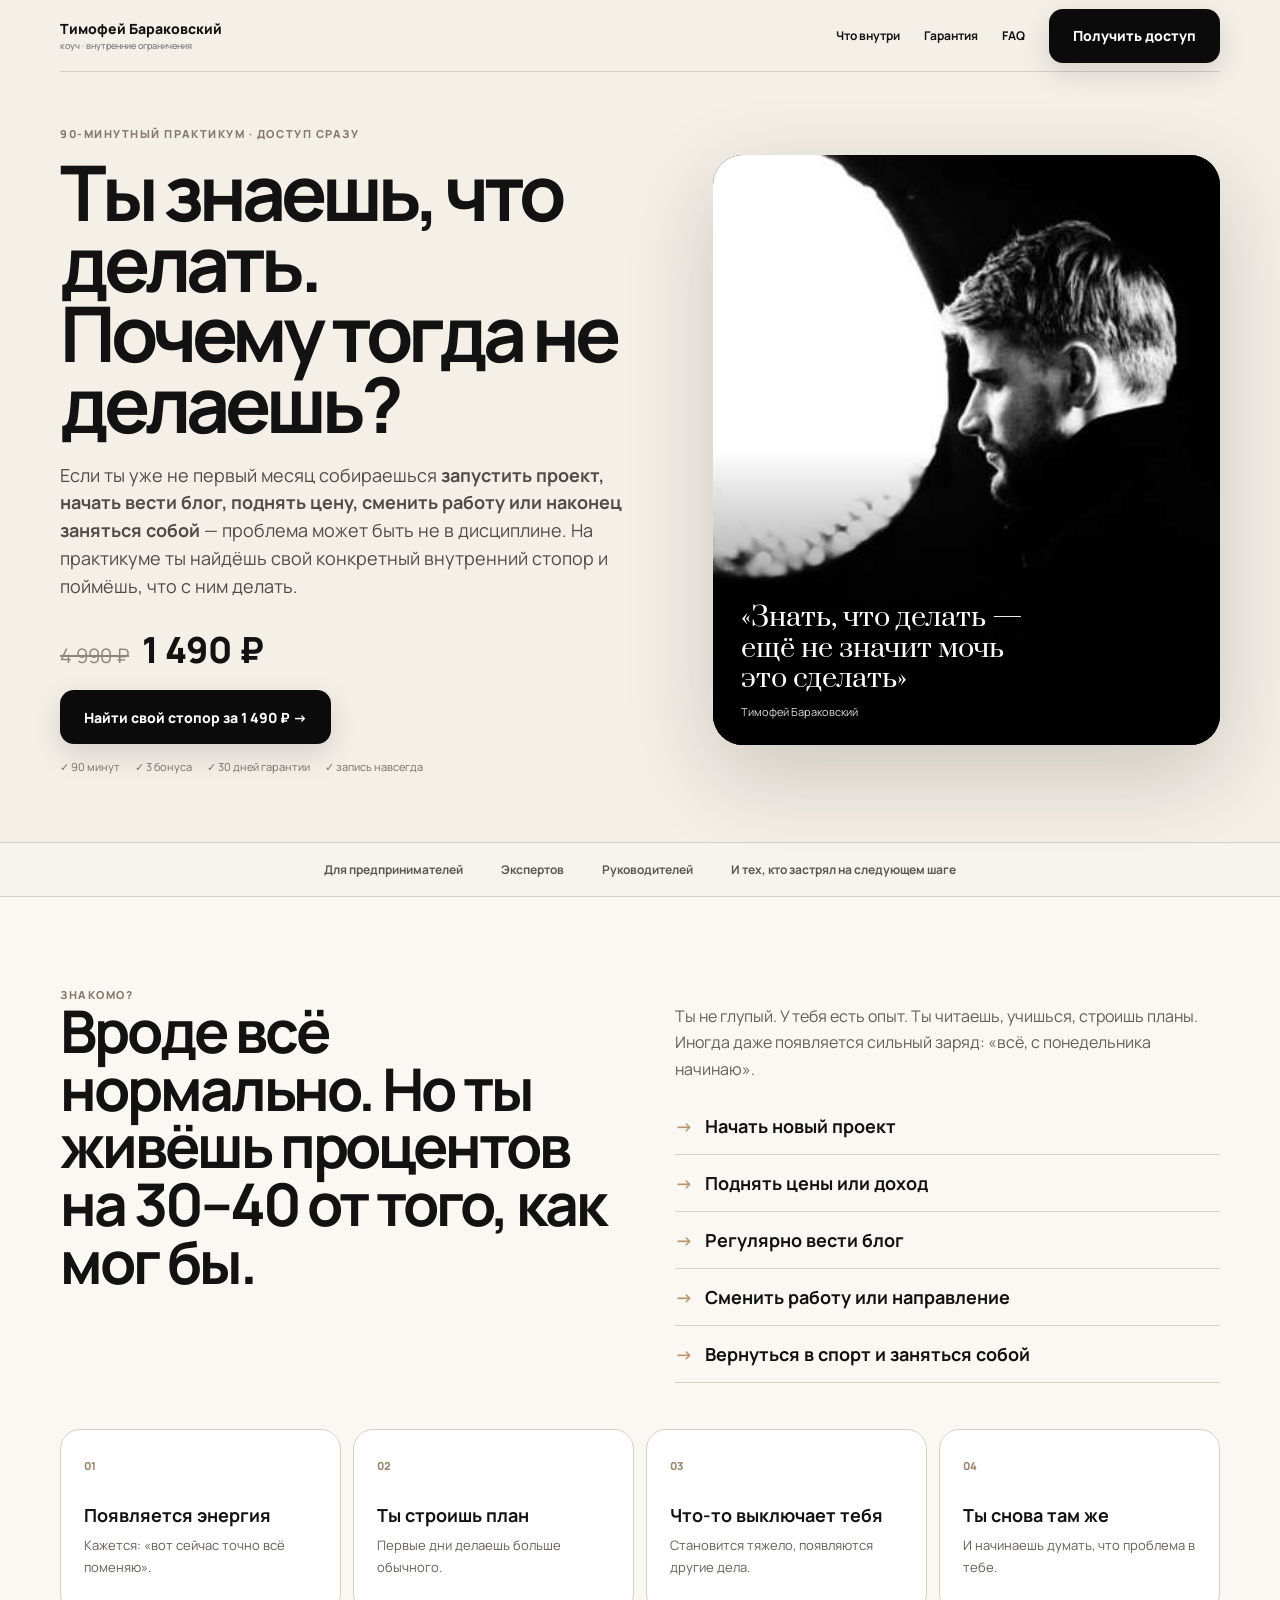
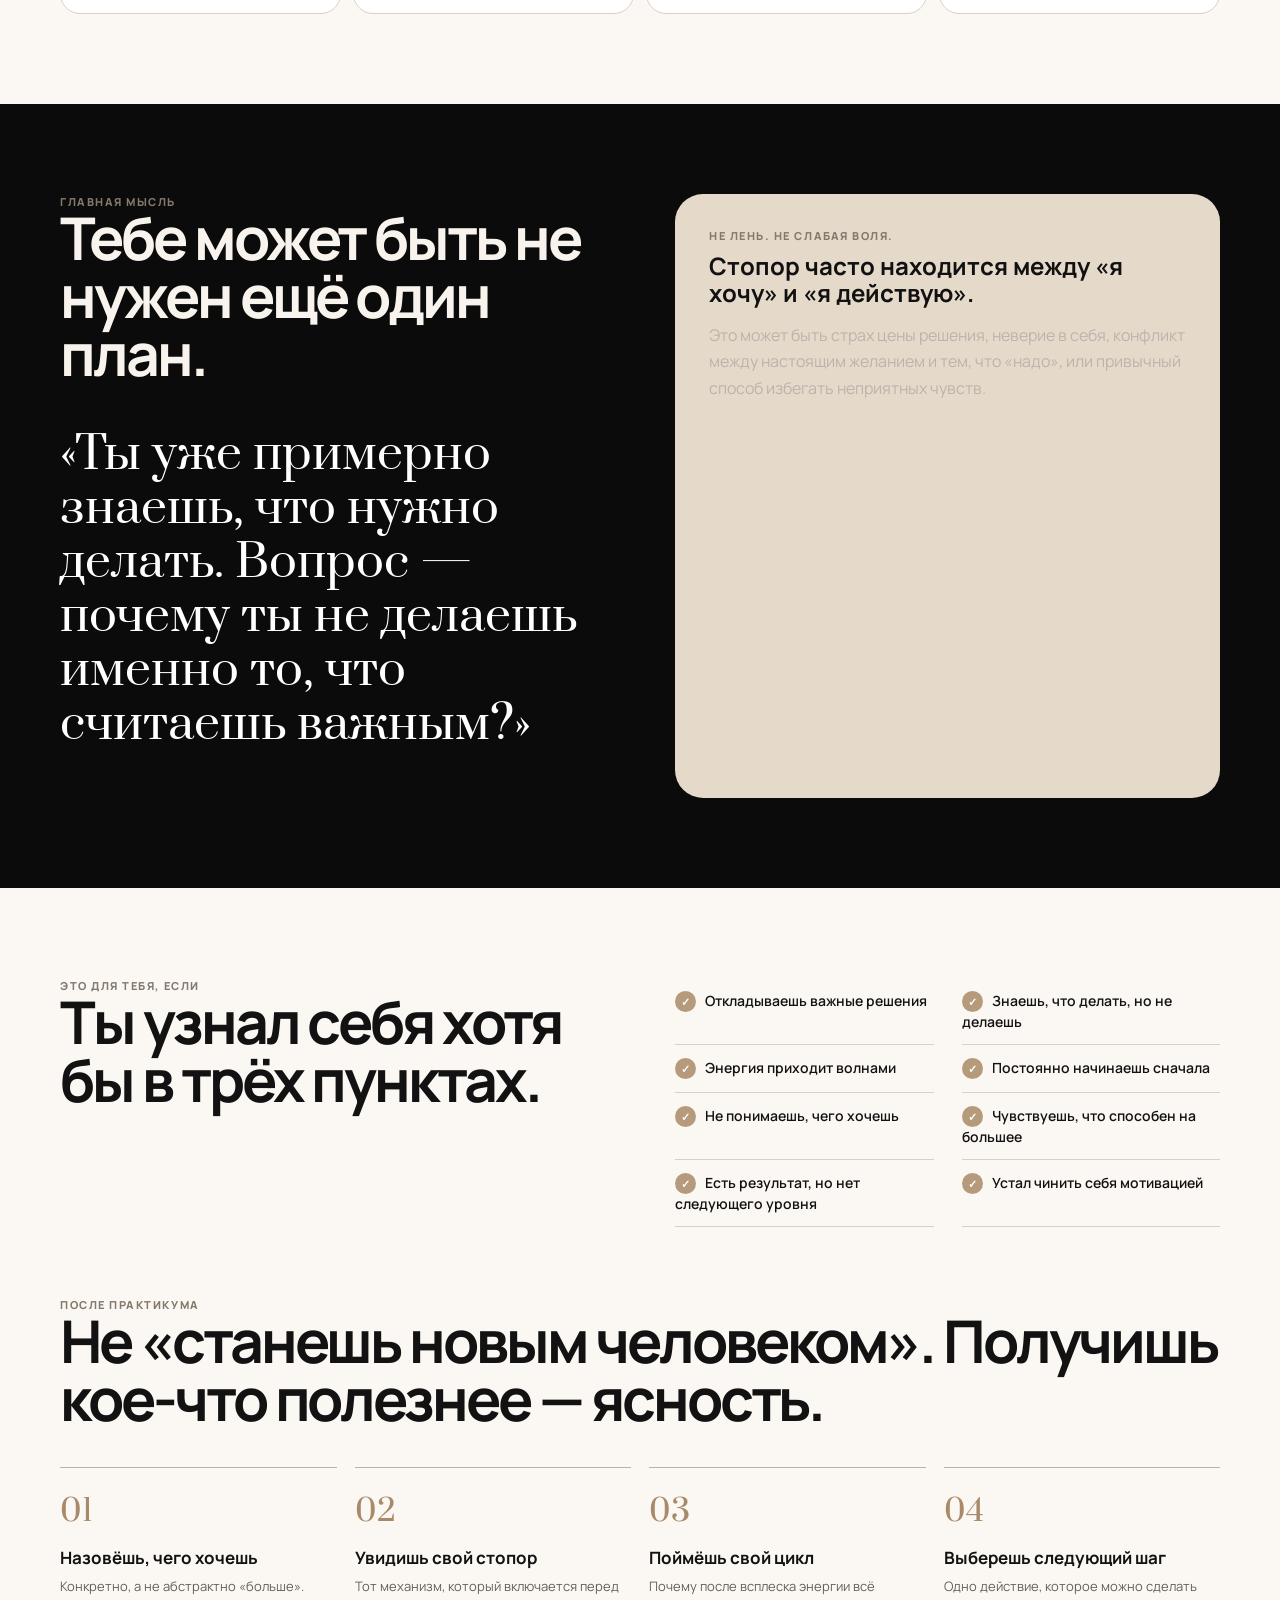
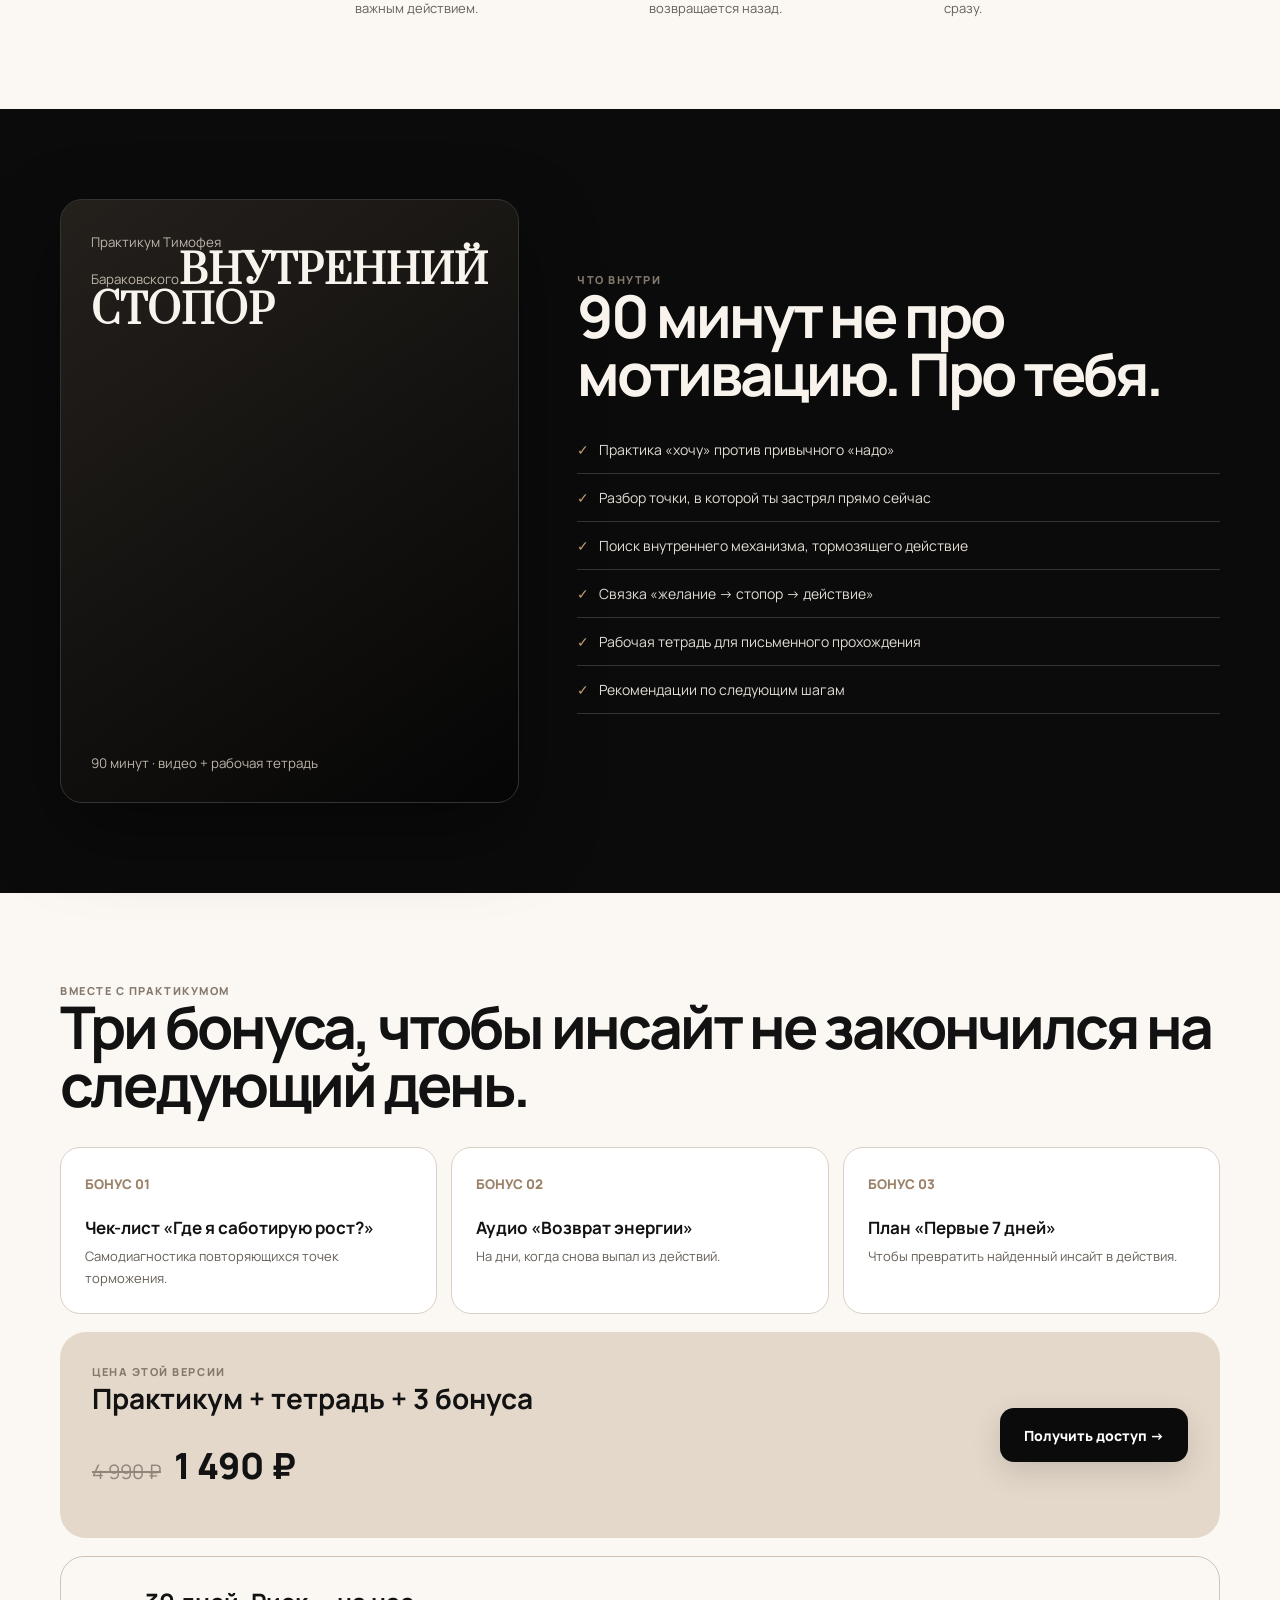
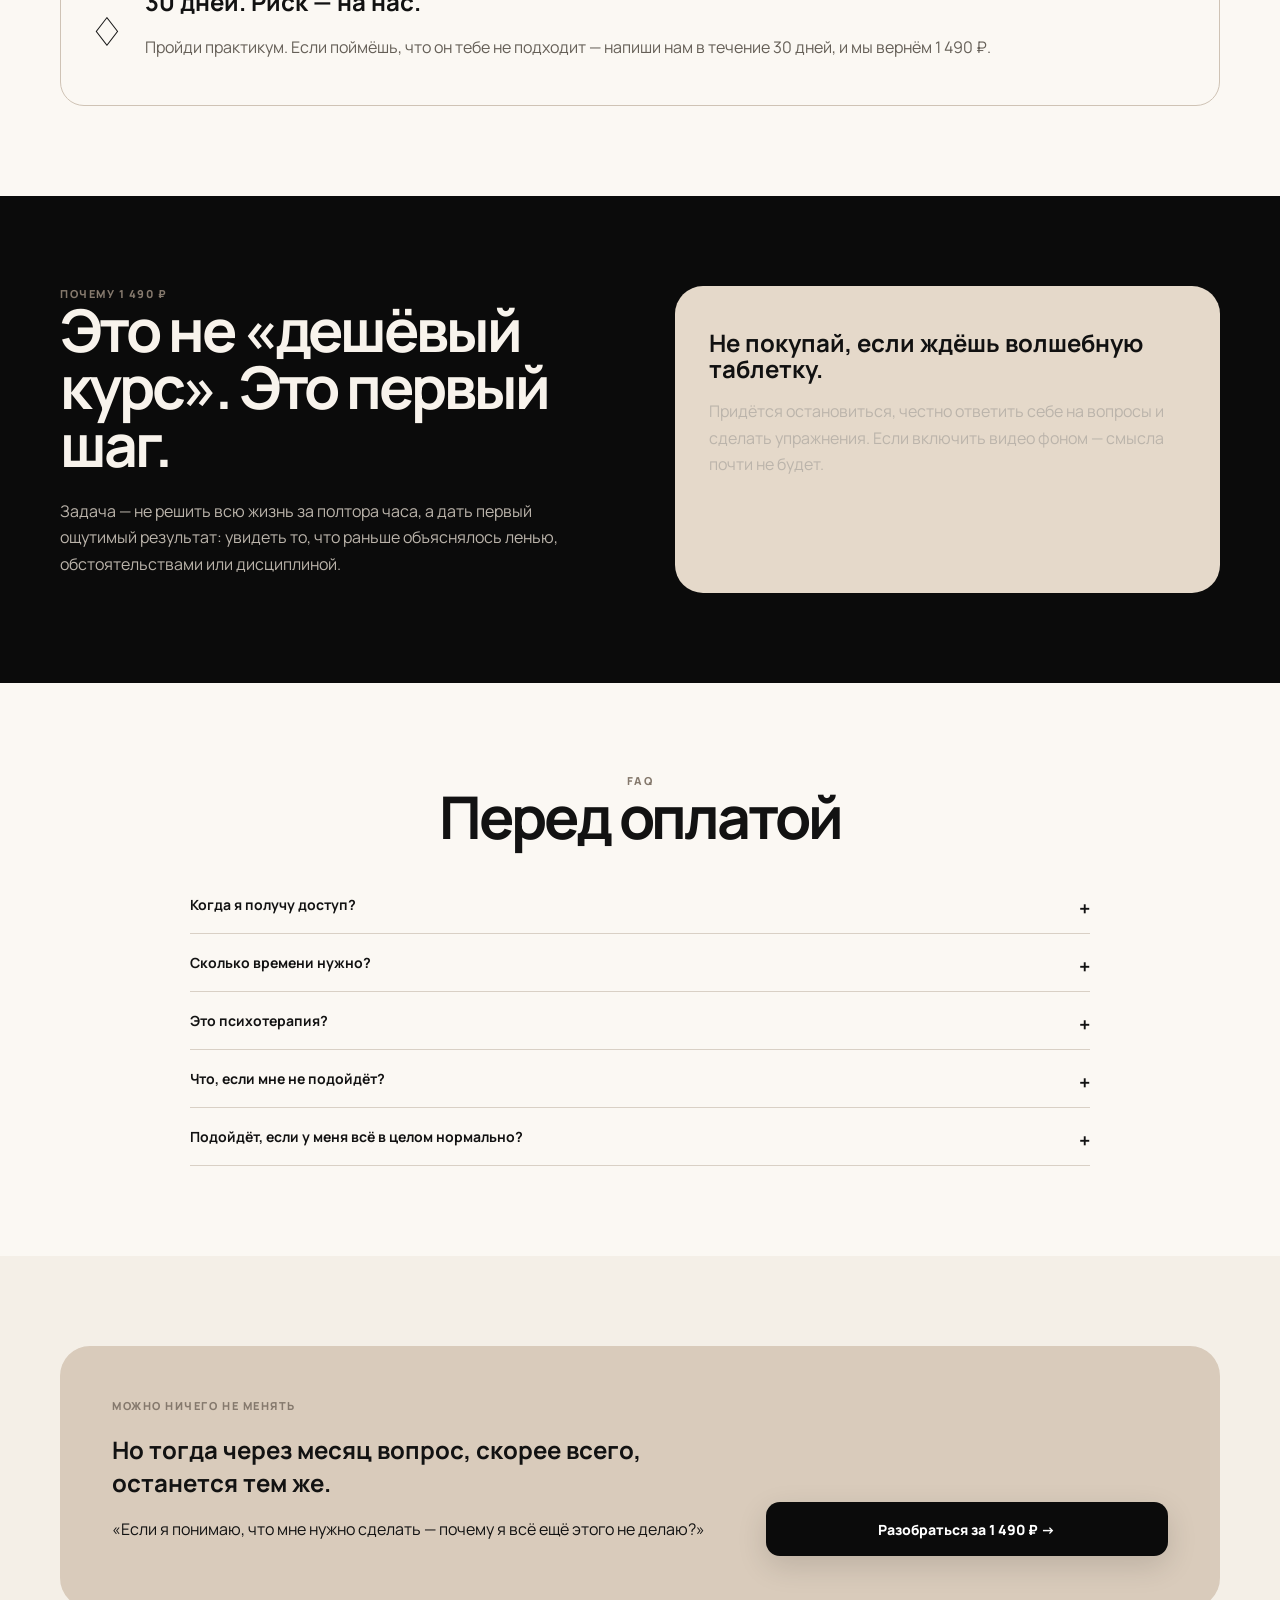
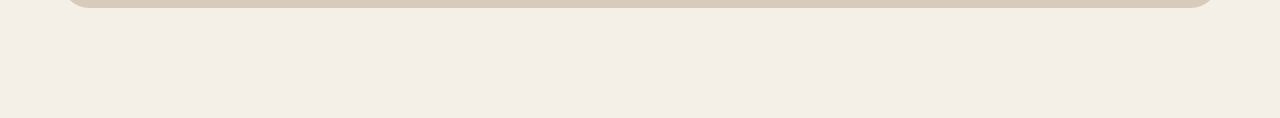
==== timofey_v1/index.html @ ac67e517 "Добавить отдельный путь timofey_v1" ====
<!doctype html><html lang="ru"><head><meta charset="utf-8"><meta name="viewport" content="width=device-width,initial-scale=1"><meta http-equiv="refresh" content="0; url=../../"><title>Тимофей V1</title></head><body><p>Загрузка...</p><script>location.replace('../../')</script></body></html>
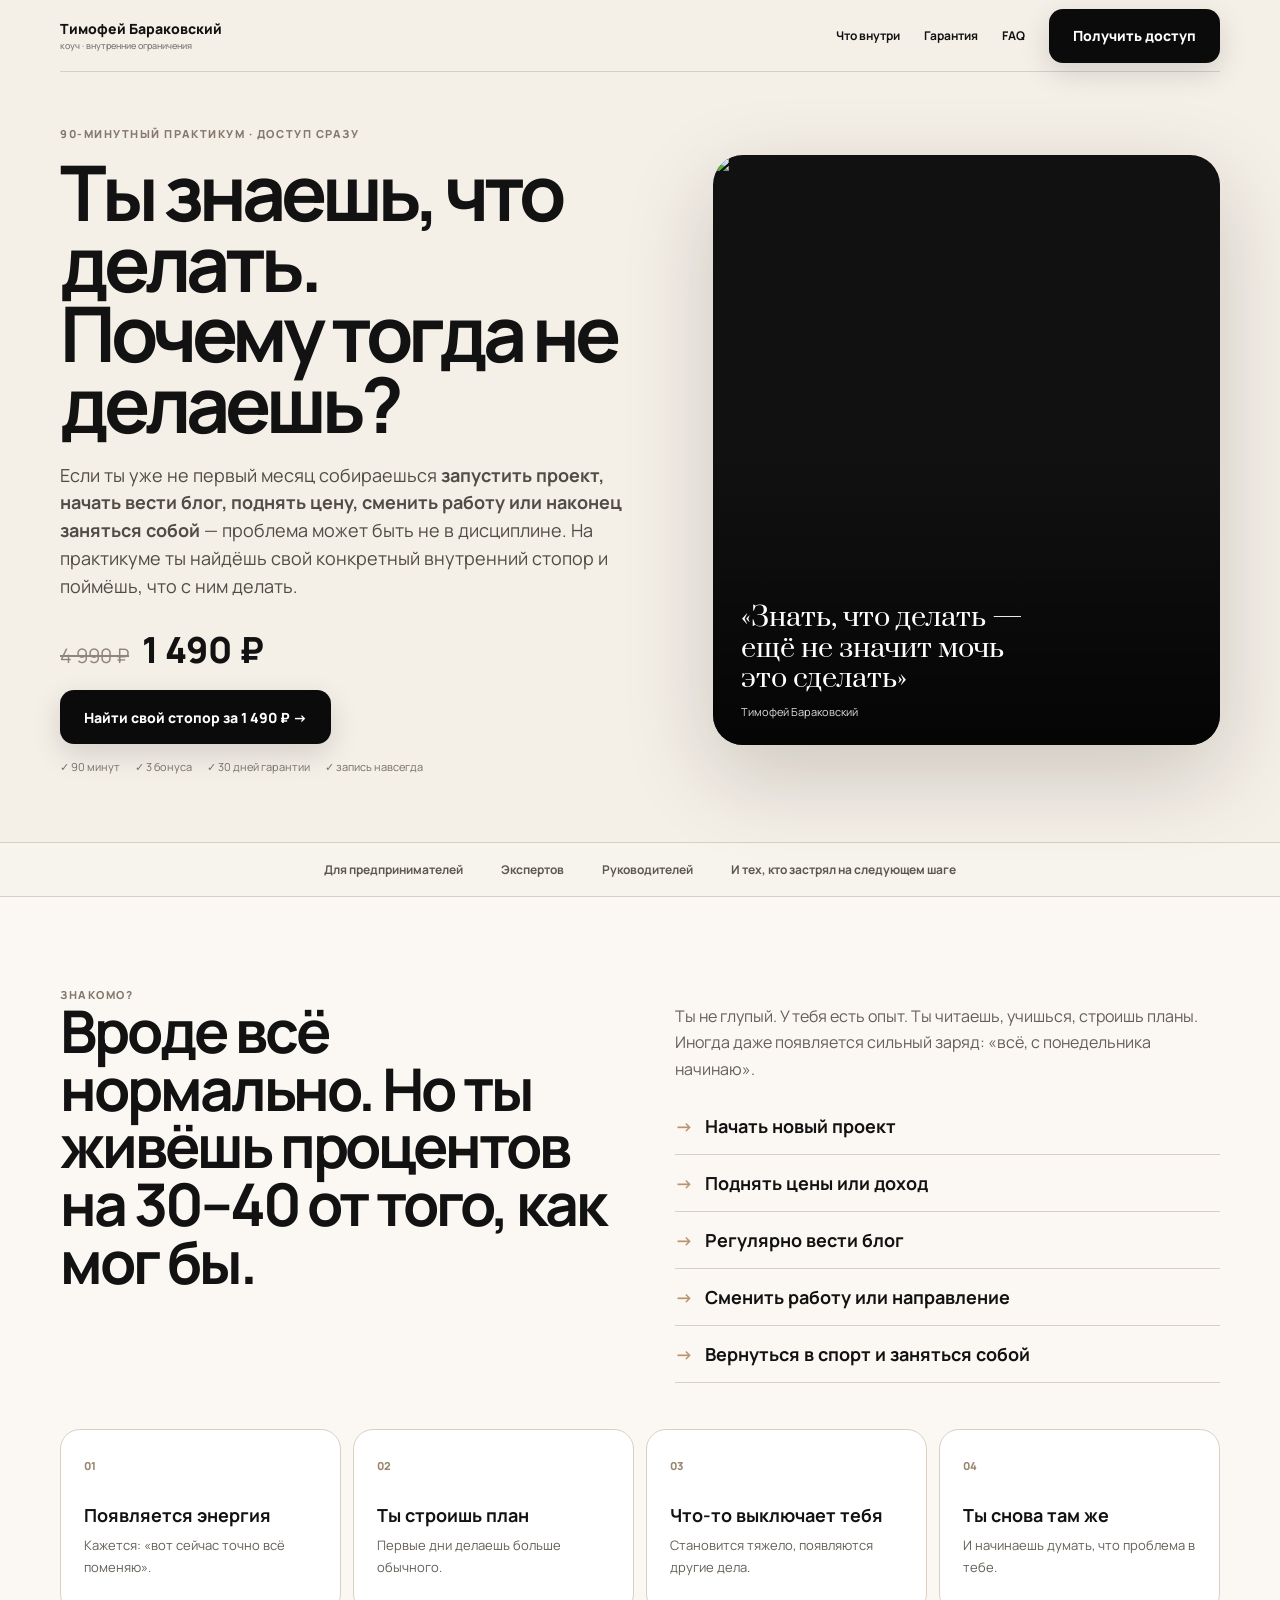
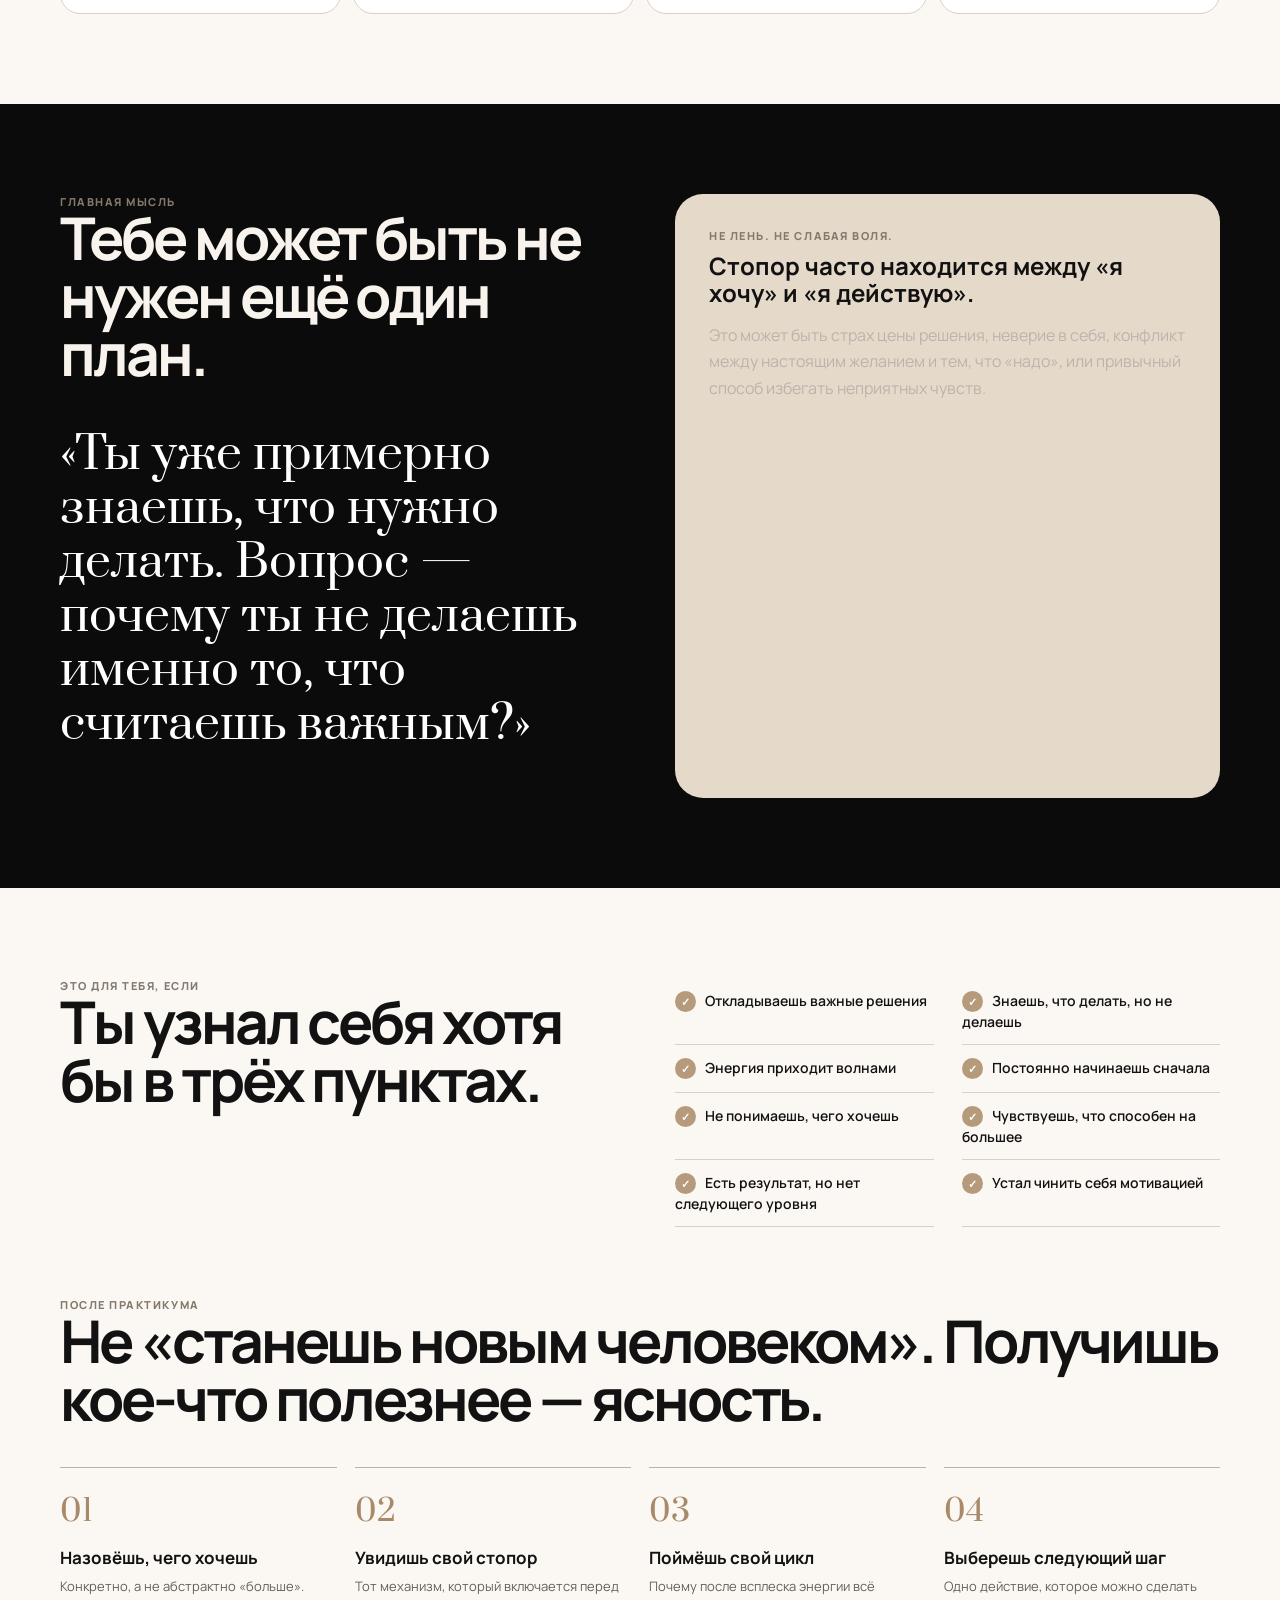
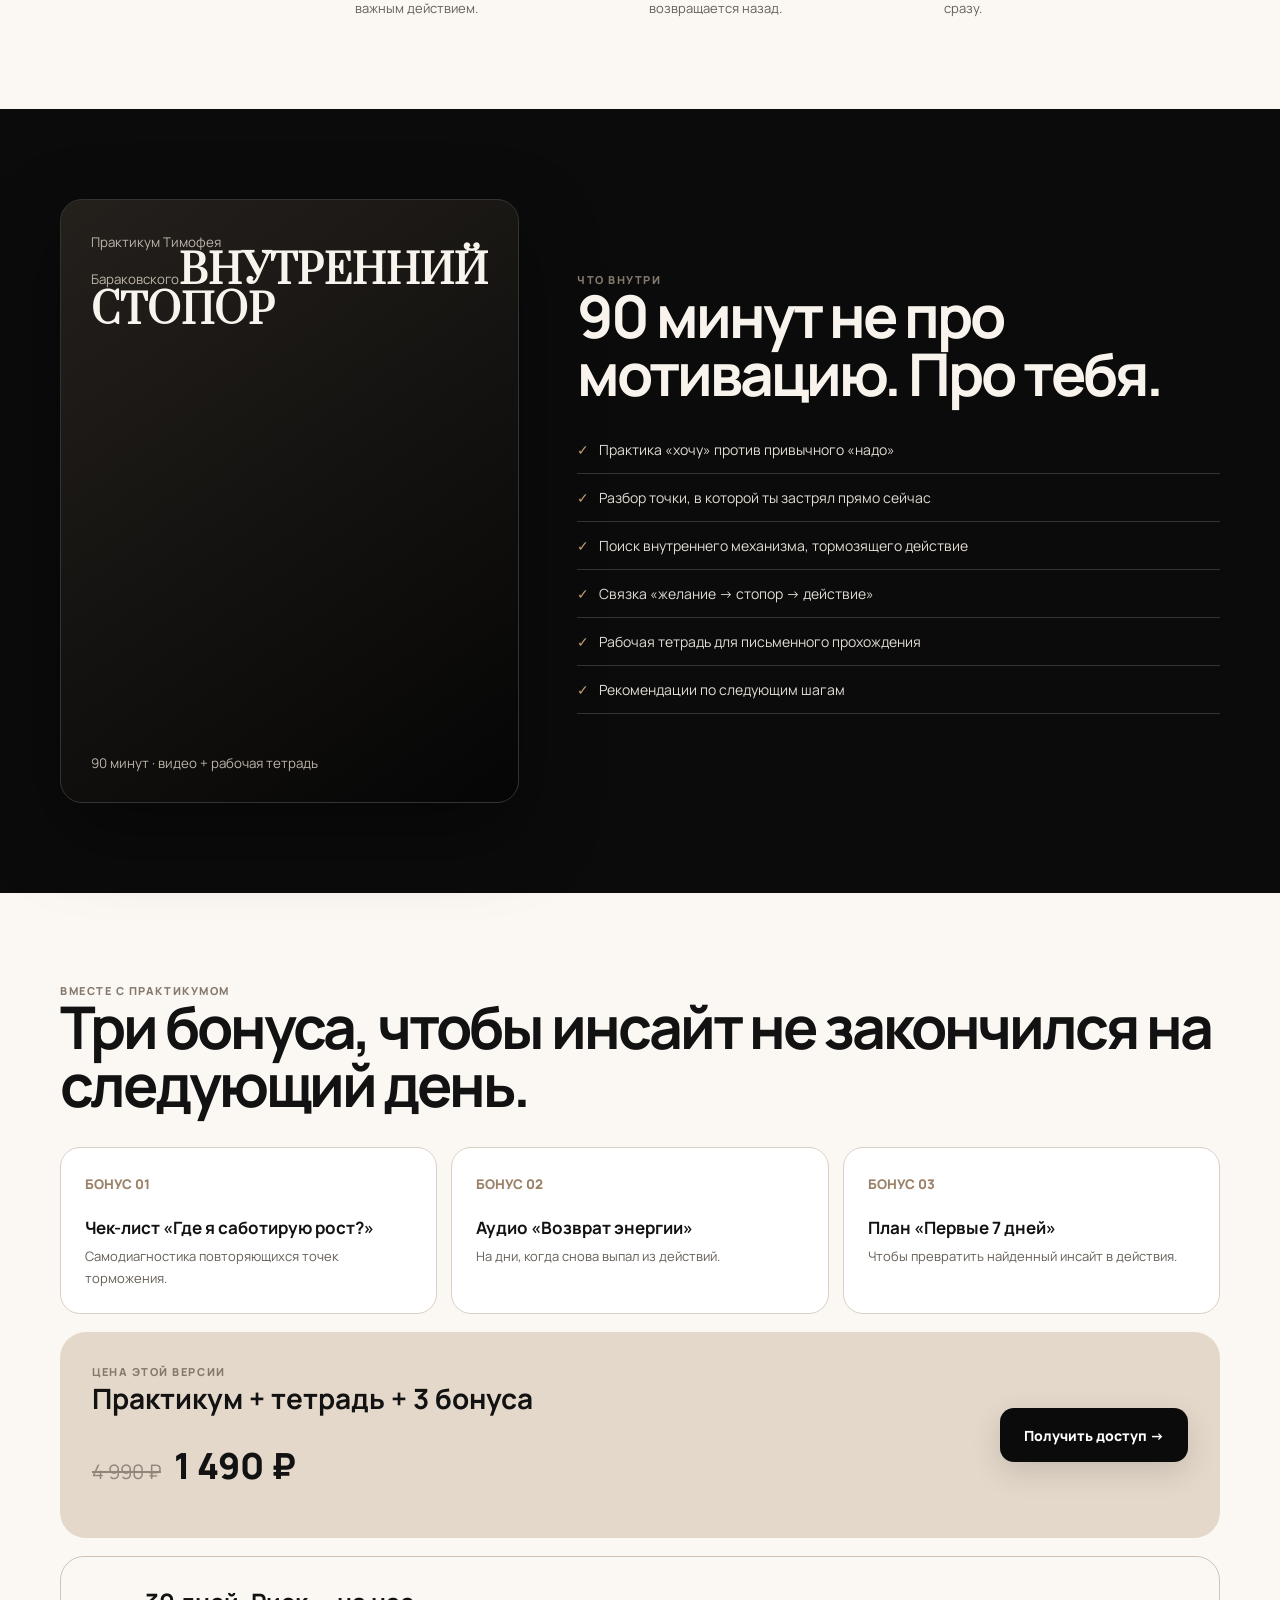
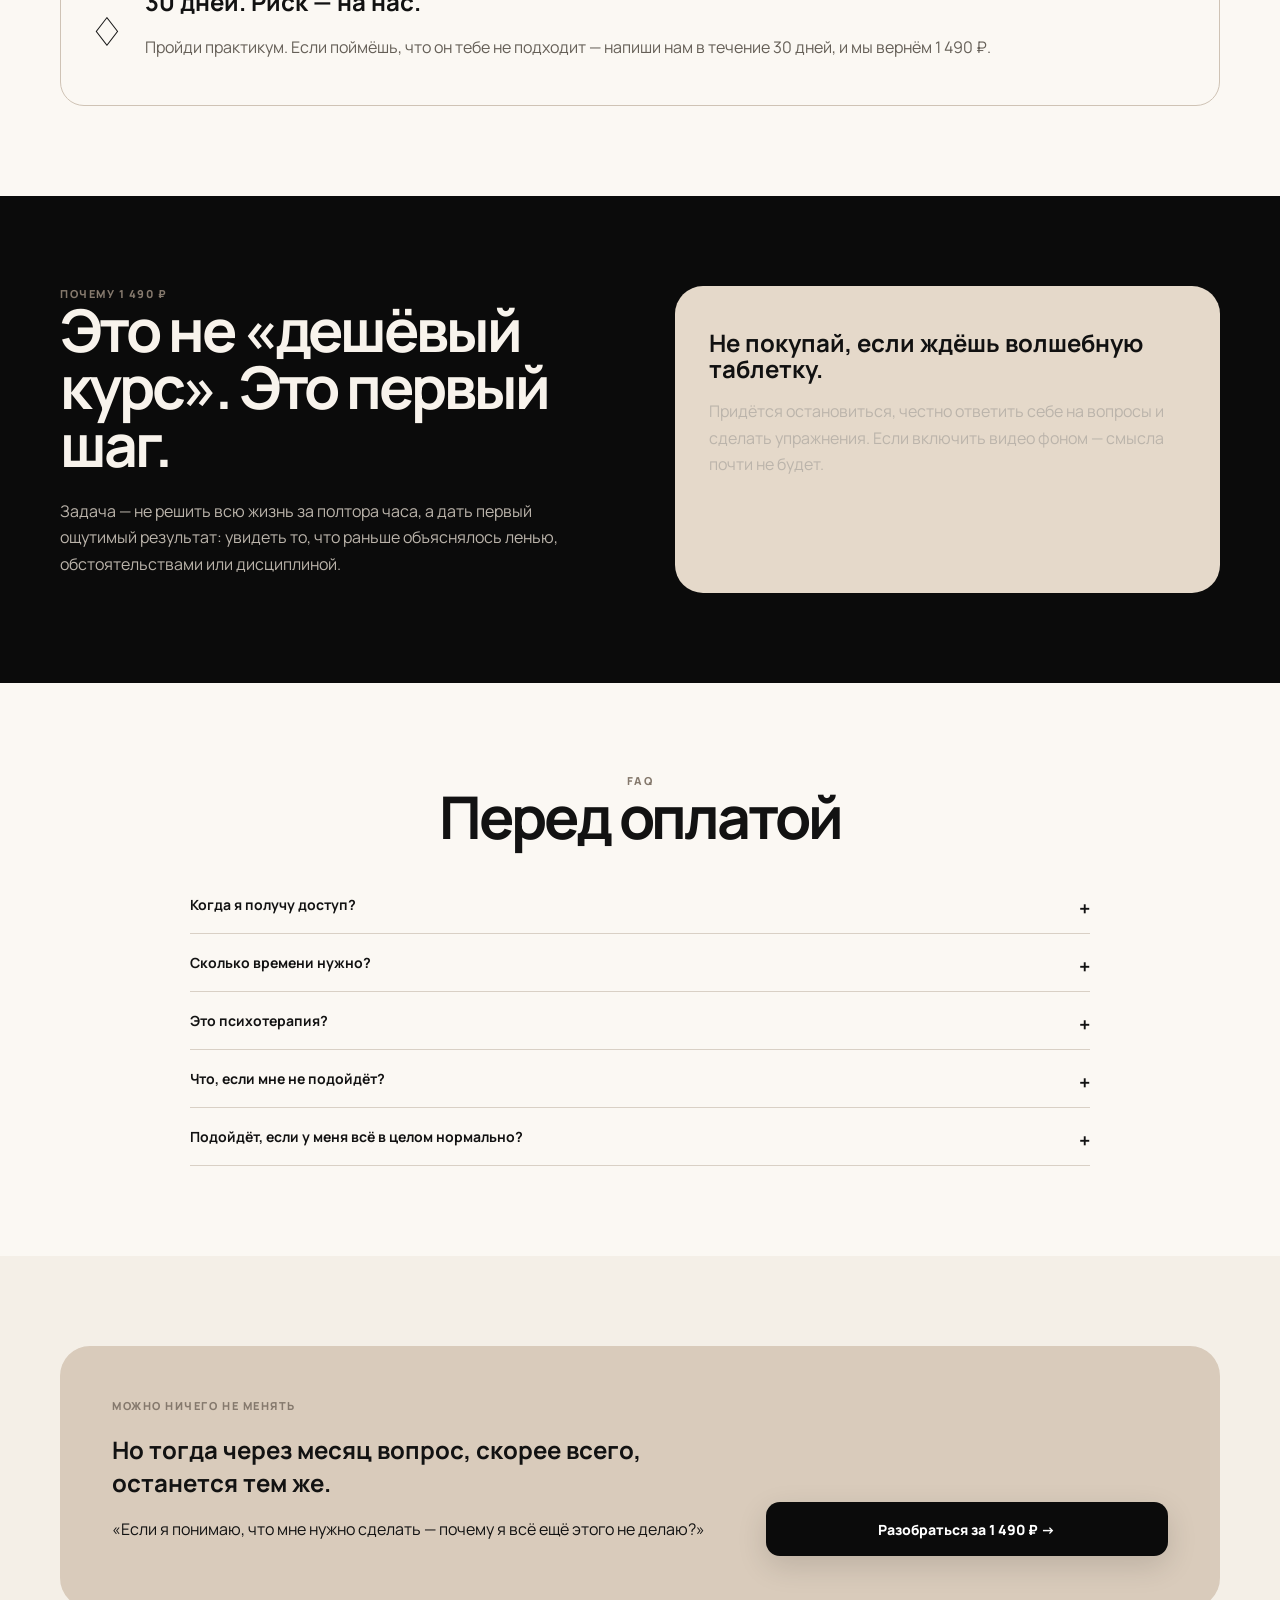
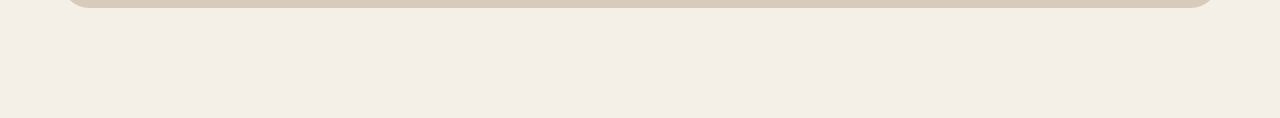
==== commit 30275d6d: "Опубликовать лендинг Тимофея V1 по отдельному пути" ====
--- a/timofey_v1/index.html
+++ b/timofey_v1/index.html
@@ -1 +1 @@
-<!doctype html><html lang="ru"><head><meta charset="utf-8"><meta name="viewport" content="width=device-width,initial-scale=1"><meta http-equiv="refresh" content="0; url=../../"><title>Тимофей V1</title></head><body><p>Загрузка...</p><script>location.replace('../../')</script></body></html>+<!doctype html><html lang="ru"><head><meta charset="utf-8"><meta name="viewport" content="width=device-width,initial-scale=1,viewport-fit=cover"><title>Внутренний стопор — Тимофей Бараковский</title><meta name="description" content="90-минутный практикум: почему ты знаешь, что делать, но снова откладываешь главное."><style>@import url('https://fonts.googleapis.com/css2?family=Manrope:wght@400;500;600;700;800&family=Prata&display=swap');:root{--b:#0b0b0b;--c:#f4efe7;--p:#fbf8f3;--l:#d9d0c5;--a:#b9956f}*{box-sizing:border-box}html{scroll-behavior:smooth}body{margin:0;background:var(--c);color:#121212;font-family:Manrope,Arial,sans-serif;-webkit-font-smoothing:antialiased}.w{width:min(1160px,calc(100% - 40px));margin:auto}.e{font-size:11px;letter-spacing:.14em;text-transform:uppercase;font-weight:800;color:#85796d}.nav{height:72px;display:flex;align-items:center;justify-content:space-between;border-bottom:1px solid #0002}.brand{font-size:14px;font-weight:800;line-height:1}.brand span{display:block;font-size:9px;color:#777;font-weight:500;margin-top:5px}.links{display:flex;gap:24px;align-items:center;font-size:12px;font-weight:700}.links a{text-decoration:none;color:inherit}.btn{display:inline-flex;align-items:center;justify-content:center;min-height:54px;padding:0 24px;border-radius:14px;background:var(--b);color:#fff!important;text-decoration:none;font-weight:800;font-size:14px;box-shadow:0 10px 30px #0002}.hero{display:grid;grid-template-columns:1.08fr .92fr;gap:58px;align-items:center;padding:54px 0 68px}h1{font-size:clamp(54px,6vw,86px);line-height:.92;letter-spacing:-.065em;margin:16px 0 22px}.lead{font-size:18px;line-height:1.55;color:#514c46}.price{display:flex;align-items:baseline;gap:13px;margin:24px 0 16px}.old{text-decoration:line-through;color:#8e857b;font-size:20px}.new{font-size:36px;font-weight:800}.micro{display:flex;gap:15px;flex-wrap:wrap;margin-top:15px;color:#756f67;font-size:11px}.photo{position:relative;overflow:hidden;border-radius:30px;background:#111;min-height:590px;box-shadow:0 30px 90px #221b1430}.photo img{position:absolute;inset:0;width:100%;height:100%;object-fit:cover}.photo:after{content:'';position:absolute;inset:0;background:linear-gradient(to top,#000b,transparent 50%)}.note{position:absolute;z-index:2;left:28px;bottom:26px;color:#fff;max-width:300px}.note b{font-family:Prata,serif;font-size:27px;font-weight:400;line-height:1.12}.note span{display:block;margin-top:10px;font-size:11px;color:#ddd}.trust{padding:18px 0;border-block:1px solid var(--l);background:#fff4}.trust .w{display:flex;justify-content:center;gap:38px;flex-wrap:wrap;font-size:12px;font-weight:700;color:#5d5750}.s{padding:90px 0}.paper{background:var(--p)}.dark{background:var(--b);color:#f8f3ec}.g2{display:grid;grid-template-columns:1fr 1fr;gap:70px}.s h2{font-size:clamp(38px,4.6vw,62px);line-height:.98;letter-spacing:-.052em;margin:0 0 24px}.s p{font-size:16px;line-height:1.65;color:#655f57}.dark p{color:#bbb4ab}.pain{font-size:18px;font-weight:700;padding:16px 0;border-bottom:1px solid var(--l)}.pain:before{content:'→';color:var(--a);margin-right:12px}.cycle{display:grid;grid-template-columns:repeat(4,1fr);gap:12px;margin-top:46px}.card{background:#fff;border:1px solid var(--l);border-radius:20px;padding:23px;min-height:185px}.card i{font-style:normal;font-size:11px;color:#9a856f;font-weight:800}.card h3{font-size:18px;margin:28px 0 8px}.card p{font-size:13px;margin:0}.quote{font-family:Prata,serif;font-size:clamp(28px,3.6vw,48px)!important;line-height:1.17!important;color:#fff!important}.box{background:#e5d9ca;color:#111;border-radius:28px;padding:34px}.box b{display:block;font-size:24px;line-height:1.1;margin:10px 0}.checks{display:grid;grid-template-columns:1fr 1fr;gap:0 28px}.check{padding:13px 0;border-bottom:1px solid var(--l);font-size:14px;font-weight:600}.check:before{content:'✓';display:inline-grid;place-items:center;width:21px;height:21px;border-radius:50%;background:#b59a7c;color:#fff;margin-right:9px;font-size:11px}.results{display:grid;grid-template-columns:repeat(4,1fr);gap:18px;margin-top:40px}.result{padding-top:22px;border-top:1px solid #bdb2a5}.result i{font-family:Prata,serif;font-style:normal;font-size:31px;color:#a88a69}.result b{display:block;font-size:17px;margin:14px 0 7px}.result p{font-size:13px;margin:0}.product{display:grid;grid-template-columns:.75fr 1.25fr;gap:58px;align-items:center}.cover{aspect-ratio:.76;background:linear-gradient(145deg,#24201c,#050505);border:1px solid #333;border-radius:22px;padding:30px;box-shadow:0 30px 80px #0006;display:flex;flex-direction:column;justify-content:space-between}.cover strong{font-family:Prata,serif;font-size:39px;line-height:1.02}.cover small{color:#bdb4a9}.inside{list-style:none;padding:0}.inside li{padding:14px 0;border-bottom:1px solid #333;color:#e2dbd2;font-size:14px}.inside li:before{content:'✓';color:#c2a17d;margin-right:10px}.bonusgrid{display:grid;grid-template-columns:repeat(3,1fr);gap:14px;margin-top:34px}.bonus{background:#fff;border:1px solid var(--l);border-radius:20px;padding:24px}.bonus small{font-weight:800;color:#9a8167}.bonus h3{font-size:17px;margin:22px 0 7px}.bonus p{font-size:13px;margin:0}.offer{display:grid;grid-template-columns:1fr auto;gap:30px;align-items:center;background:#e4d8ca;border-radius:26px;padding:32px;margin-top:18px}.offer h3{font-size:28px;margin:0}.guar{display:grid;grid-template-columns:auto 1fr;gap:20px;align-items:center;border:1px solid #cfc3b5;border-radius:24px;padding:28px;margin-top:18px}.guar strong{font-size:24px}.faq{max-width:900px;margin:30px auto 0}details{padding:19px 0;border-bottom:1px solid var(--l)}summary{font-weight:700;cursor:pointer;list-style:none;font-size:14px}summary:after{content:'+';float:right;font-size:20px}details[open] summary:after{content:'−'}details p{font-size:13px}.final{padding:90px 0 110px}.finalbox{background:#d9cbbb;border-radius:30px;padding:52px;display:grid;grid-template-columns:1.2fr .8fr;gap:50px;align-items:end}.sticky{display:none}@media(max-width:800px){.w{width:min(100% - 28px,620px)}.nav{height:62px}.links a:not(.btn){display:none}.links .btn{min-height:40px;padding:0 13px;font-size:10px}.hero{display:flex;flex-direction:column;padding:34px 0 48px;gap:28px}h1{font-size:46px}.lead{font-size:15px}.hero .btn{width:100%}.photo{width:100%;min-height:auto;aspect-ratio:1;border-radius:22px}.s{padding:62px 0}.g2,.product{grid-template-columns:1fr;gap:32px}.s h2{font-size:38px}.cycle{grid-template-columns:1fr 1fr}.card{min-height:165px}.checks{grid-template-columns:1fr}.results{grid-template-columns:1fr 1fr}.cover{width:min(76%,330px);margin:auto}.bonusgrid{grid-template-columns:1fr}.offer{grid-template-columns:1fr;padding:25px 20px}.offer .btn{width:100%}.finalbox{grid-template-columns:1fr;padding:32px 22px}.sticky{display:flex;position:fixed;z-index:99;left:10px;right:10px;bottom:calc(10px + env(safe-area-inset-bottom));background:#0b0b0bf5;color:#fff;border-radius:16px;padding:10px 10px 10px 14px;align-items:center;justify-content:space-between;box-shadow:0 16px 50px #0005}.sticky small{display:block;color:#bbb}.sticky b{font-size:17px}.sticky a{background:#fff;color:#111;text-decoration:none;font-weight:800;font-size:11px;padding:12px 14px;border-radius:10px}body{padding-bottom:78px}}@media(max-width:430px){h1{font-size:41px}.s h2{font-size:35px}.cycle,.results{grid-template-columns:1fr}.card{min-height:0}}</style></head><body><div class="w nav"><div class="brand">Тимофей Бараковский<span>коуч · внутренние ограничения</span></div><div class="links"><a href="#inside">Что внутри</a><a href="#guarantee">Гарантия</a><a href="#faq">FAQ</a><a class="btn" href="#buy">Получить доступ</a></div></div><main><section class="w hero"><div><div class="e">90-минутный практикум · доступ сразу</div><h1>Ты знаешь, что делать.<br>Почему тогда не делаешь?</h1><p class="lead">Если ты уже не первый месяц собираешься <b>запустить проект, начать вести блог, поднять цену, сменить работу или наконец заняться собой</b> — проблема может быть не в дисциплине. На практикуме ты найдёшь свой конкретный внутренний стопор и поймёшь, что с ним делать.</p><div class="price"><span class="old">4 990 ₽</span><span class="new">1 490 ₽</span></div><a class="btn" href="#buy">Найти свой стопор за 1 490 ₽ →</a><div class="micro"><span>✓ 90 минут</span><span>✓ 3 бонуса</span><span>✓ 30 дней гарантии</span><span>✓ запись навсегда</span></div></div><div class="photo"><img src="timofey.jpg" alt="Тимофей Бараковский"><div class="note"><b>«Знать, что делать — ещё не значит мочь это сделать»</b><span>Тимофей Бараковский</span></div></div></section><div class="trust"><div class="w"><span>Для предпринимателей</span><span>Экспертов</span><span>Руководителей</span><span>И тех, кто застрял на следующем шаге</span></div></div><section class="s paper"><div class="w"><div class="g2"><div><div class="e">Знакомо?</div><h2>Вроде всё нормально. Но ты живёшь процентов на 30–40 от того, как мог бы.</h2></div><div><p>Ты не глупый. У тебя есть опыт. Ты читаешь, учишься, строишь планы. Иногда даже появляется сильный заряд: «всё, с понедельника начинаю».</p><div class="pain">Начать новый проект</div><div class="pain">Поднять цены или доход</div><div class="pain">Регулярно вести блог</div><div class="pain">Сменить работу или направление</div><div class="pain">Вернуться в спорт и заняться собой</div></div></div><div class="cycle"><div class="card"><i>01</i><h3>Появляется энергия</h3><p>Кажется: «вот сейчас точно всё поменяю».</p></div><div class="card"><i>02</i><h3>Ты строишь план</h3><p>Первые дни делаешь больше обычного.</p></div><div class="card"><i>03</i><h3>Что-то выключает тебя</h3><p>Становится тяжело, появляются другие дела.</p></div><div class="card"><i>04</i><h3>Ты снова там же</h3><p>И начинаешь думать, что проблема в тебе.</p></div></div></div></section><section class="s dark"><div class="w g2"><div><div class="e">Главная мысль</div><h2>Тебе может быть не нужен ещё один план.</h2><p class="quote">«Ты уже примерно знаешь, что нужно делать. Вопрос — почему ты не делаешь именно то, что считаешь важным?»</p></div><div class="box"><div class="e">Не лень. Не слабая воля.</div><b>Стопор часто находится между «я хочу» и «я действую».</b><p>Это может быть страх цены решения, неверие в себя, конфликт между настоящим желанием и тем, что «надо», или привычный способ избегать неприятных чувств.</p></div></div></section><section class="s paper"><div class="w"><div class="g2"><div><div class="e">Это для тебя, если</div><h2>Ты узнал себя хотя бы в трёх пунктах.</h2></div><div class="checks"><div class="check">Откладываешь важные решения</div><div class="check">Знаешь, что делать, но не делаешь</div><div class="check">Энергия приходит волнами</div><div class="check">Постоянно начинаешь сначала</div><div class="check">Не понимаешь, чего хочешь</div><div class="check">Чувствуешь, что способен на большее</div><div class="check">Есть результат, но нет следующего уровня</div><div class="check">Устал чинить себя мотивацией</div></div></div><div style="margin-top:70px"><div class="e">После практикума</div><h2>Не «станешь новым человеком». Получишь кое-что полезнее — ясность.</h2><div class="results"><div class="result"><i>01</i><b>Назовёшь, чего хочешь</b><p>Конкретно, а не абстрактно «больше».</p></div><div class="result"><i>02</i><b>Увидишь свой стопор</b><p>Тот механизм, который включается перед важным действием.</p></div><div class="result"><i>03</i><b>Поймёшь свой цикл</b><p>Почему после всплеска энергии всё возвращается назад.</p></div><div class="result"><i>04</i><b>Выберешь следующий шаг</b><p>Одно действие, которое можно сделать сразу.</p></div></div></div></div></section><section id="inside" class="s dark"><div class="w product"><div class="cover"><div><small>Практикум Тимофея Бараковского</small><strong>ВНУТРЕННИЙ<br>СТОПОР</strong></div><small>90 минут · видео + рабочая тетрадь</small></div><div><div class="e">Что внутри</div><h2>90 минут не про мотивацию. Про тебя.</h2><ul class="inside"><li>Практика «хочу» против привычного «надо»</li><li>Разбор точки, в которой ты застрял прямо сейчас</li><li>Поиск внутреннего механизма, тормозящего действие</li><li>Связка «желание → стопор → действие»</li><li>Рабочая тетрадь для письменного прохождения</li><li>Рекомендации по следующим шагам</li></ul></div></div></section><section class="s paper"><div class="w"><div class="e">Вместе с практикумом</div><h2>Три бонуса, чтобы инсайт не закончился на следующий день.</h2><div class="bonusgrid"><div class="bonus"><small>БОНУС 01</small><h3>Чек-лист «Где я саботирую рост?»</h3><p>Самодиагностика повторяющихся точек торможения.</p></div><div class="bonus"><small>БОНУС 02</small><h3>Аудио «Возврат энергии»</h3><p>На дни, когда снова выпал из действий.</p></div><div class="bonus"><small>БОНУС 03</small><h3>План «Первые 7 дней»</h3><p>Чтобы превратить найденный инсайт в действия.</p></div></div><div id="buy" class="offer"><div><div class="e">Цена этой версии</div><h3>Практикум + тетрадь + 3 бонуса</h3><div class="price"><span class="old">4 990 ₽</span><span class="new">1 490 ₽</span></div></div><a class="btn" href="#checkout">Получить доступ →</a></div><div id="guarantee" class="guar"><div style="font-size:40px">♢</div><div><strong>30 дней. Риск — на нас.</strong><p>Пройди практикум. Если поймёшь, что он тебе не подходит — напиши нам в течение 30 дней, и мы вернём 1 490 ₽.</p></div></div></div></section><section class="s dark"><div class="w g2"><div><div class="e">Почему 1 490 ₽</div><h2>Это не «дешёвый курс». Это первый шаг.</h2><p>Задача — не решить всю жизнь за полтора часа, а дать первый ощутимый результат: увидеть то, что раньше объяснялось ленью, обстоятельствами или дисциплиной.</p></div><div class="box"><b>Не покупай, если ждёшь волшебную таблетку.</b><p>Придётся остановиться, честно ответить себе на вопросы и сделать упражнения. Если включить видео фоном — смысла почти не будет.</p></div></div></section><section id="faq" class="s paper"><div class="w"><div style="text-align:center"><div class="e">FAQ</div><h2>Перед оплатой</h2></div><div class="faq"><details><summary>Когда я получу доступ?</summary><p>Сразу после оплаты. Можно проходить с телефона или компьютера.</p></details><details><summary>Сколько времени нужно?</summary><p>Около 90 минут. Лучше выделить время без отвлечений и взять ручку с тетрадью.</p></details><details><summary>Это психотерапия?</summary><p>Нет. Это образовательный практикум для саморефлексии и не замена медицинской или психотерапевтической помощи.</p></details><details><summary>Что, если мне не подойдёт?</summary><p>Действует 30-дневная гарантия возврата стоимости практикума.</p></details><details><summary>Подойдёт, если у меня всё в целом нормально?</summary><p>Да. В том числе для ситуации «всё нормально, но я чувствую, что давно могу больше».</p></details></div></div></section><section class="final"><div class="w finalbox"><div><div class="e">Можно ничего не менять</div><h2>Но тогда через месяц вопрос, скорее всего, останется тем же.</h2><p>«Если я понимаю, что мне нужно сделать — почему я всё ещё этого не делаю?»</p></div><div><a id="checkout" class="btn" style="width:100%" href="#buy">Разобраться за 1 490 ₽ →</a></div></div></section></main><div class="sticky"><div><small>Практикум + 3 бонуса</small><b>1 490 ₽</b></div><a href="#buy">Получить доступ →</a></div></body></html>
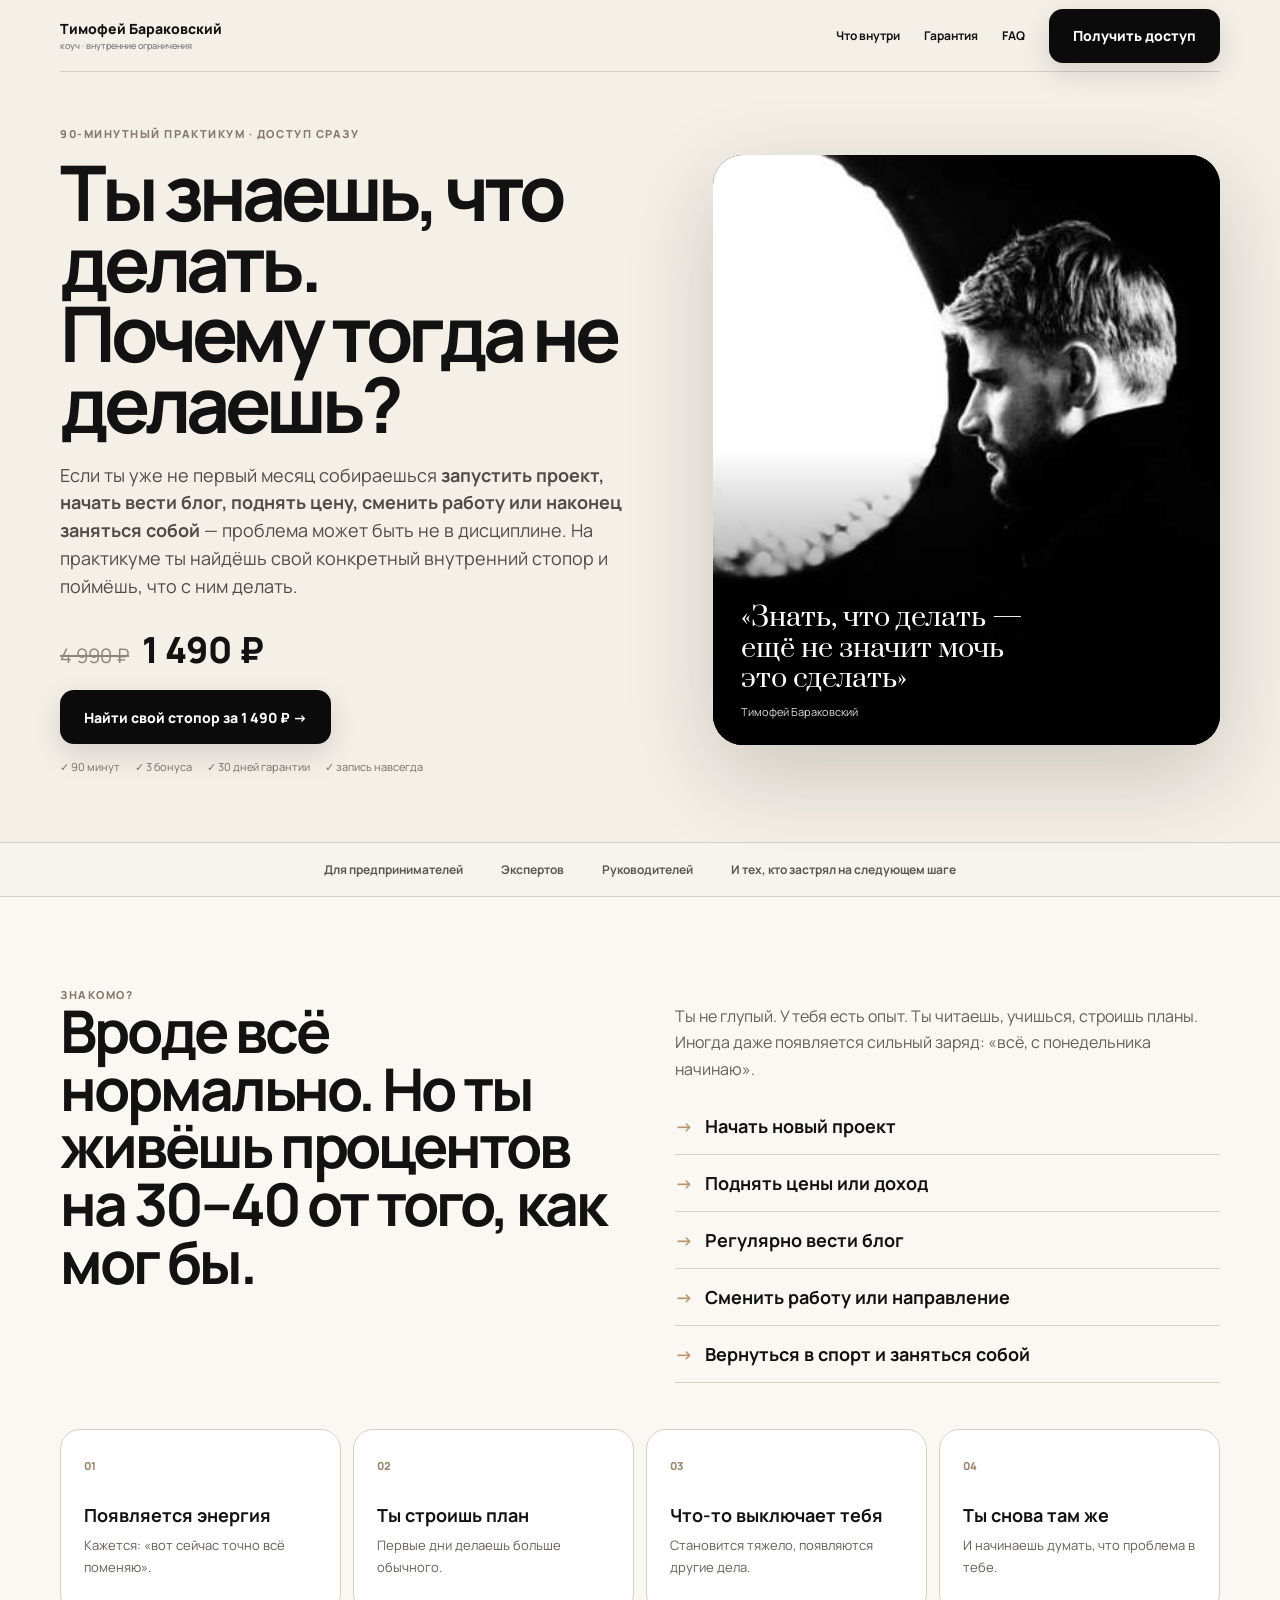
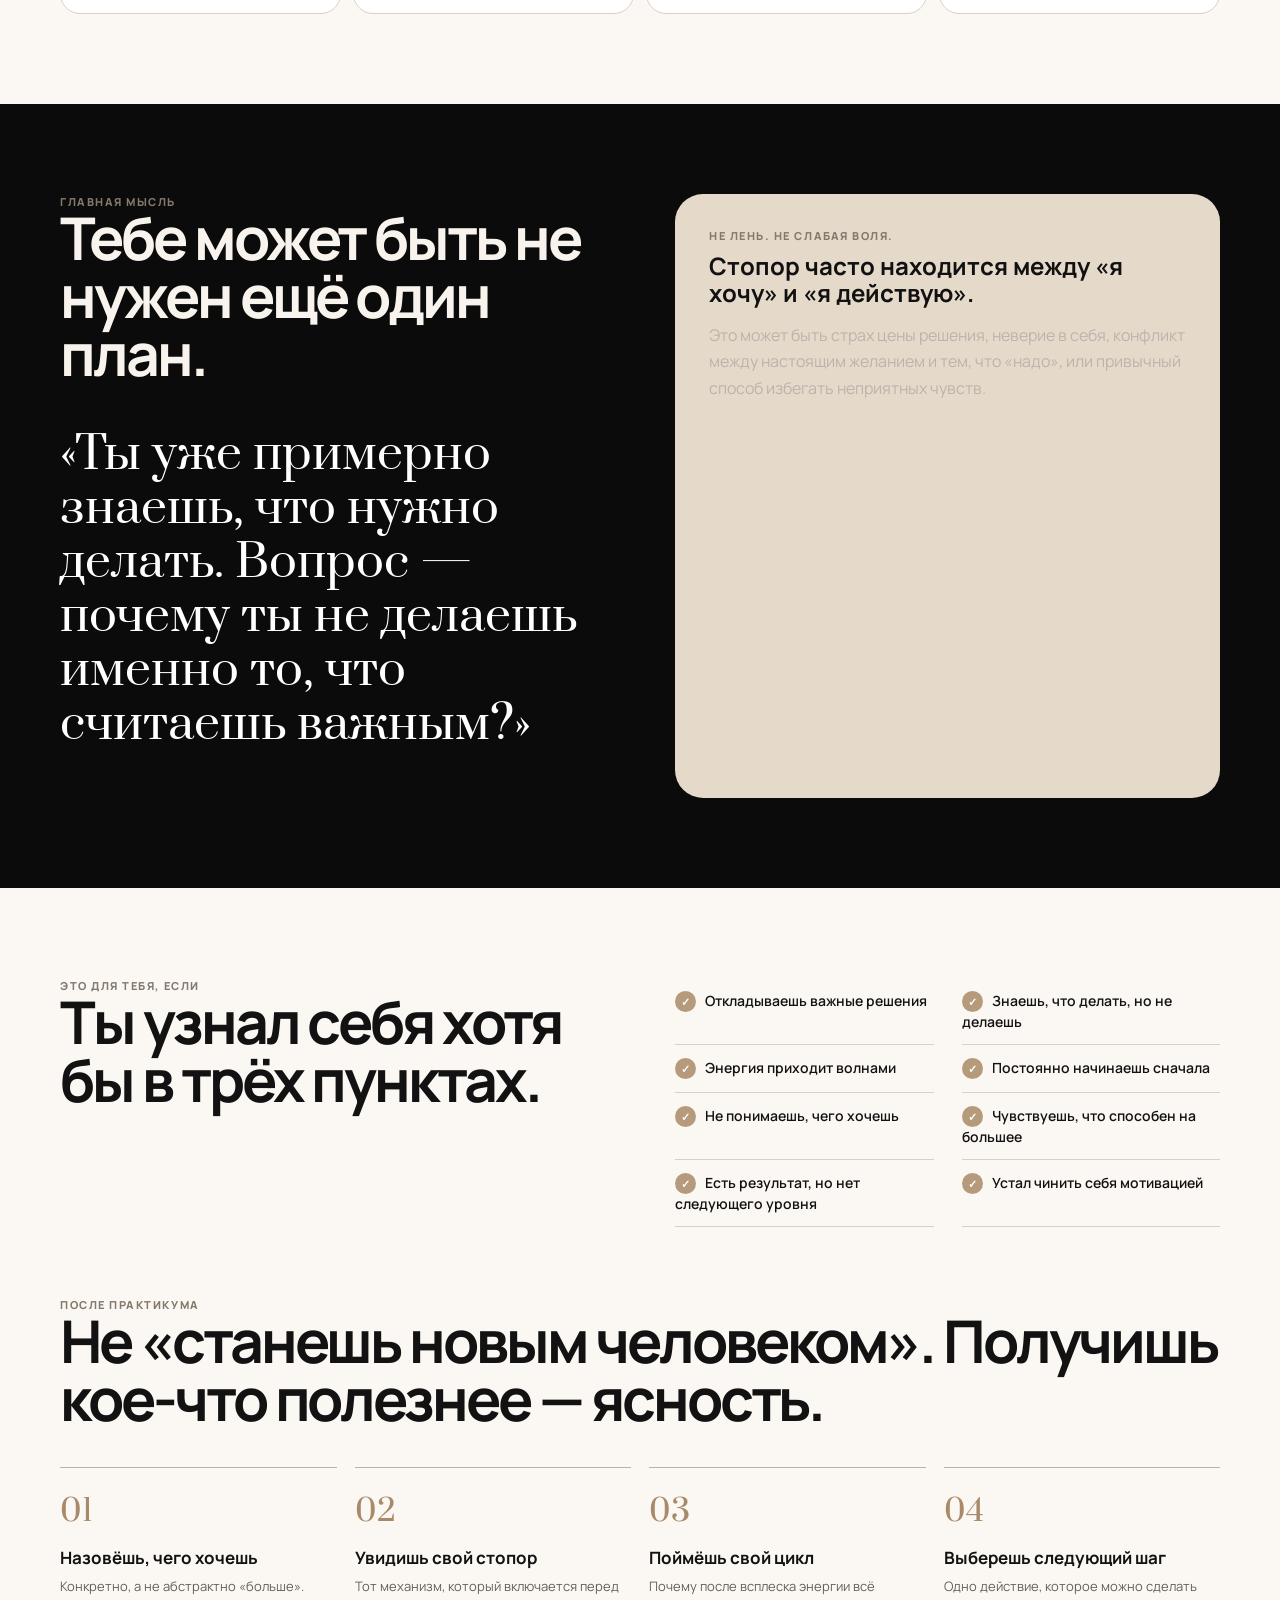
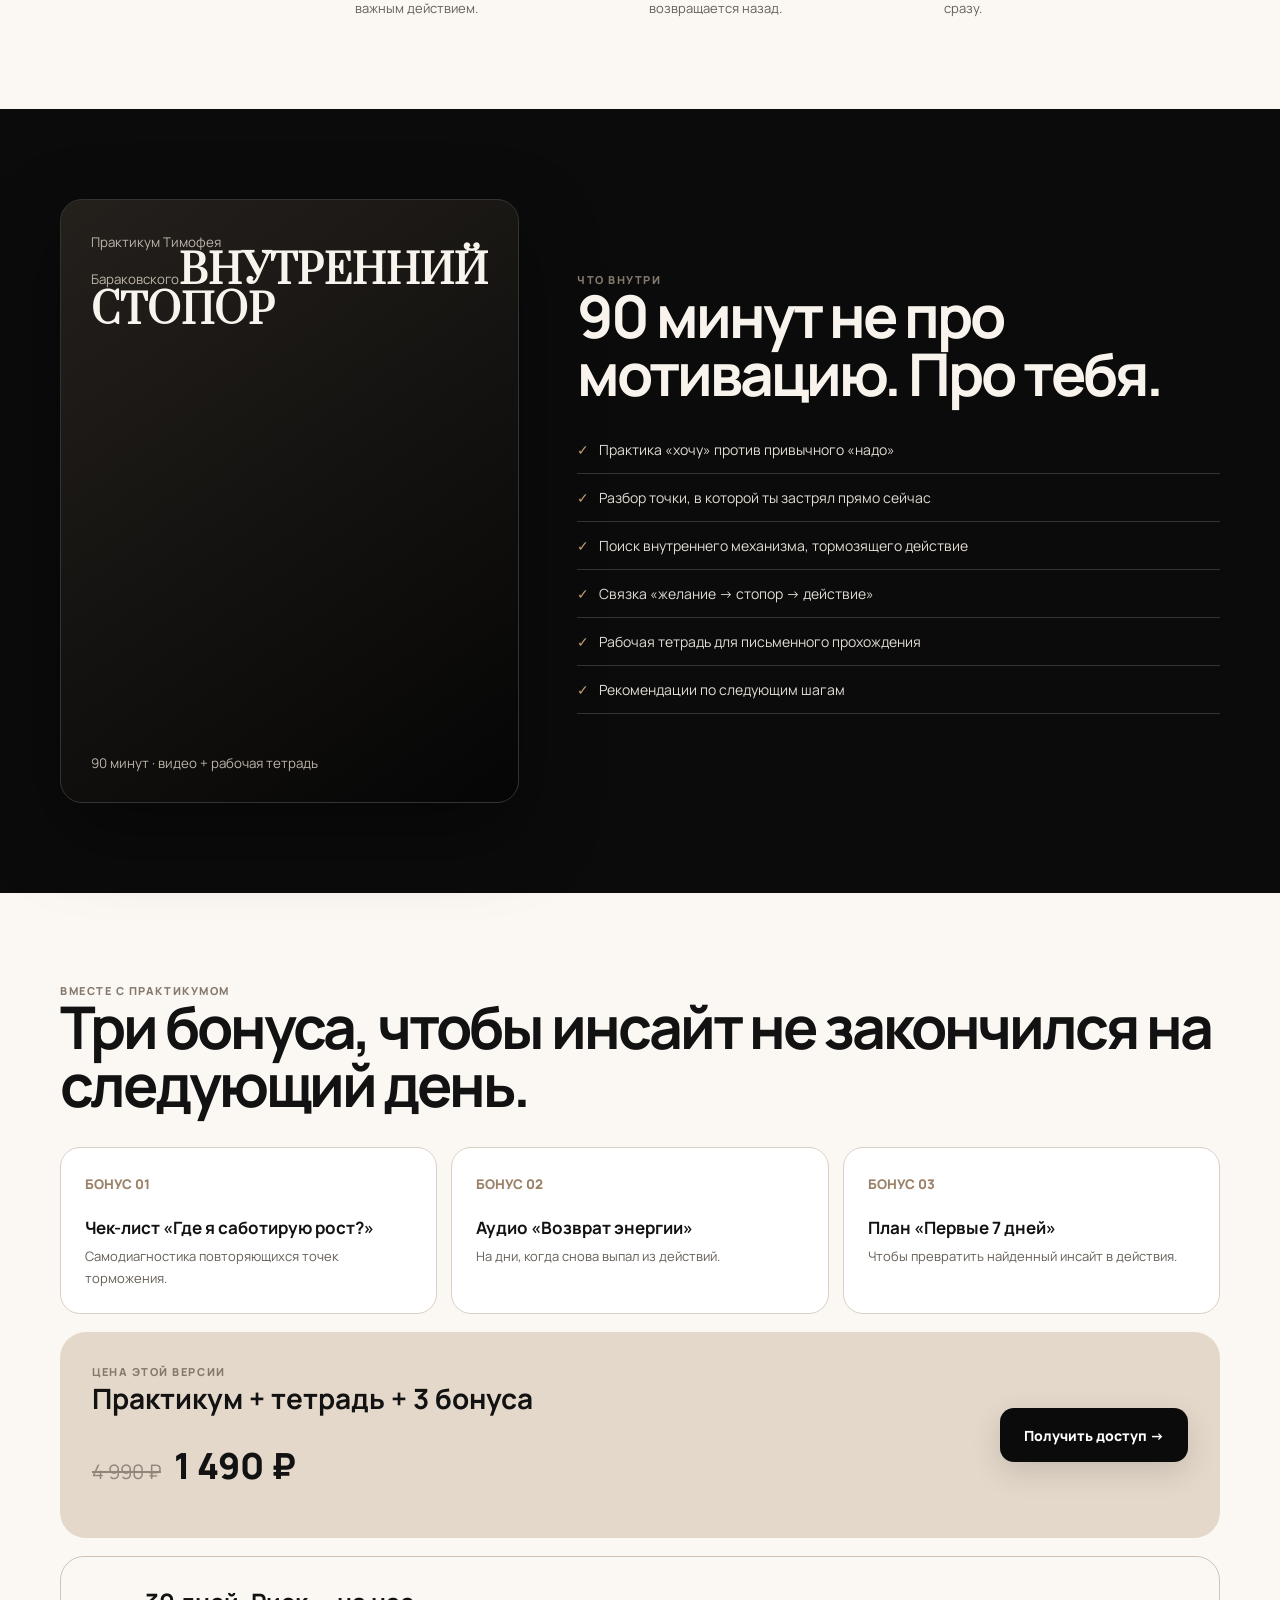
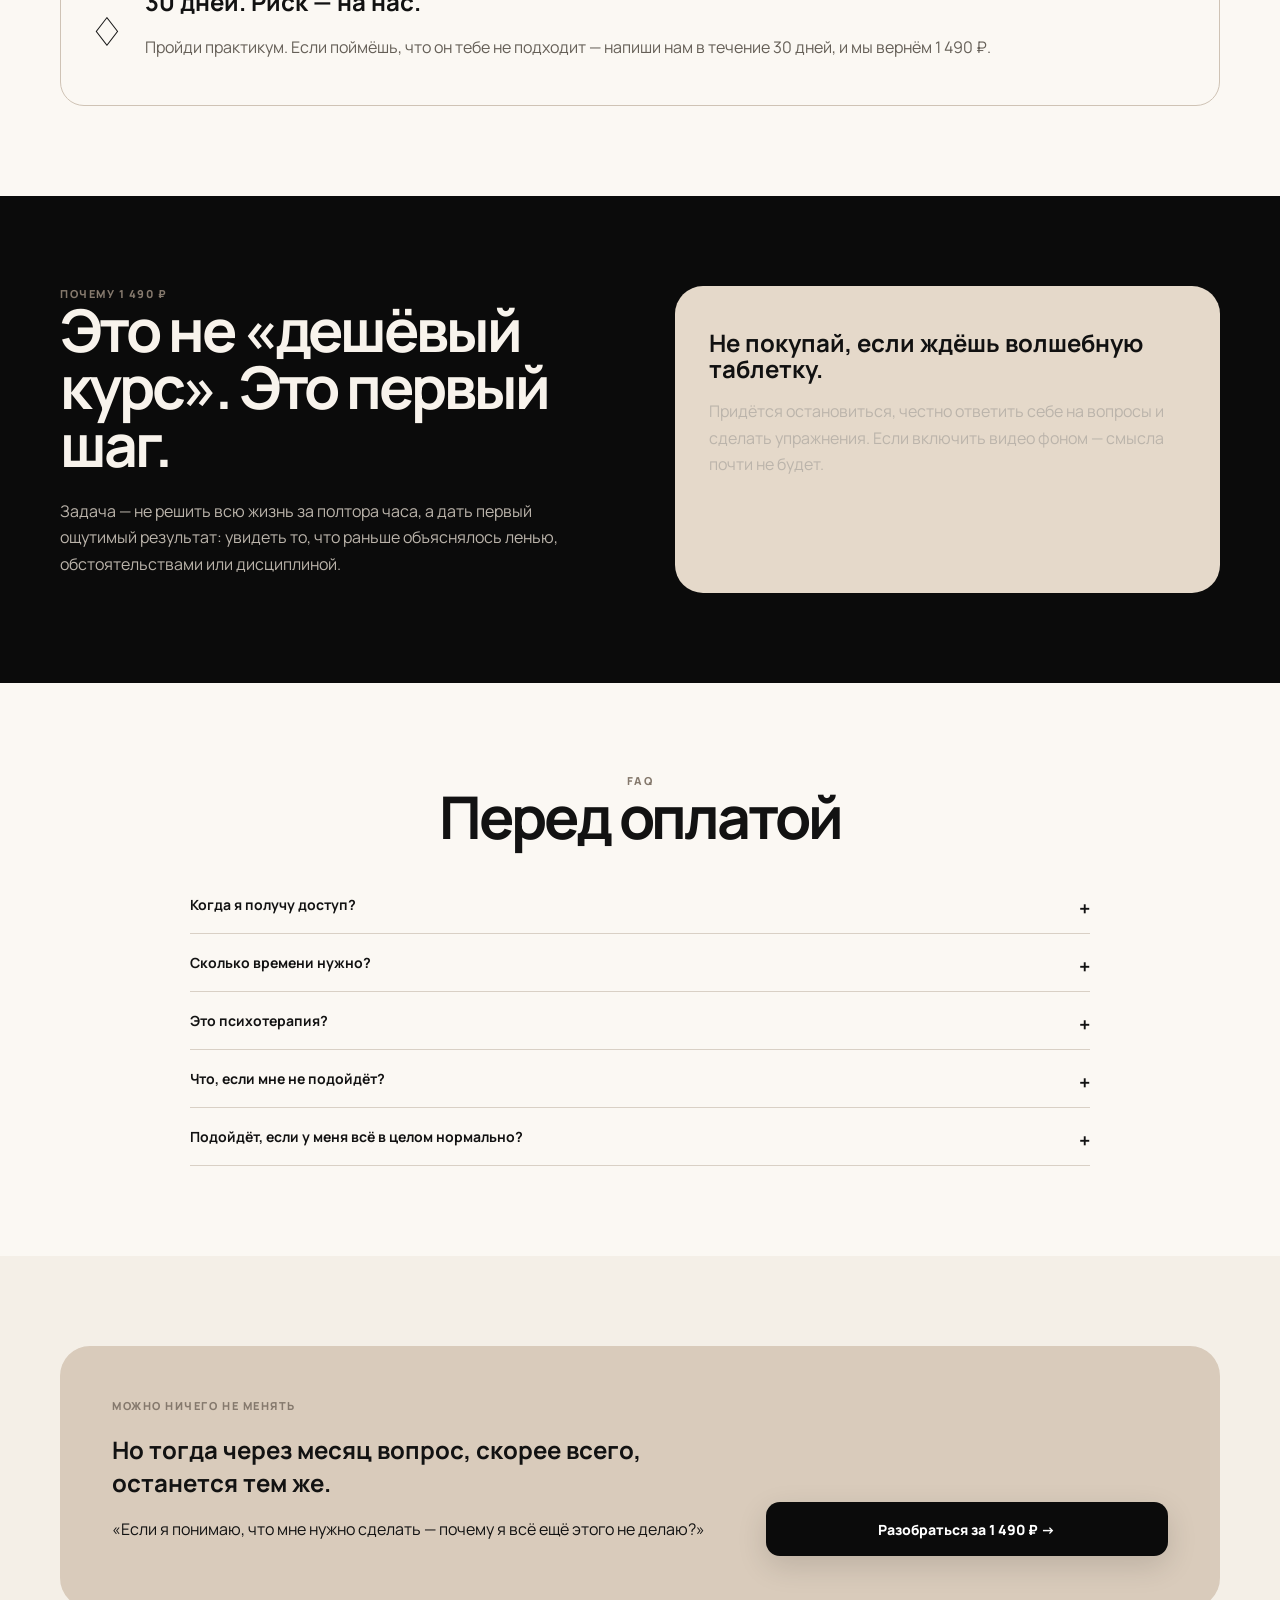
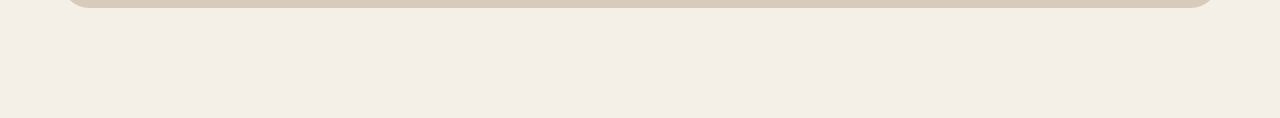
==== commit 18d1a421: "Исправить фото Тимофея на странице V1" ====
--- a/timofey_v1/index.html
+++ b/timofey_v1/index.html
@@ -1 +1 @@
-<!doctype html><html lang="ru"><head><meta charset="utf-8"><meta name="viewport" content="width=device-width,initial-scale=1,viewport-fit=cover"><title>Внутренний стопор — Тимофей Бараковский</title><meta name="description" content="90-минутный практикум: почему ты знаешь, что делать, но снова откладываешь главное."><style>@import url('https://fonts.googleapis.com/css2?family=Manrope:wght@400;500;600;700;800&family=Prata&display=swap');:root{--b:#0b0b0b;--c:#f4efe7;--p:#fbf8f3;--l:#d9d0c5;--a:#b9956f}*{box-sizing:border-box}html{scroll-behavior:smooth}body{margin:0;background:var(--c);color:#121212;font-family:Manrope,Arial,sans-serif;-webkit-font-smoothing:antialiased}.w{width:min(1160px,calc(100% - 40px));margin:auto}.e{font-size:11px;letter-spacing:.14em;text-transform:uppercase;font-weight:800;color:#85796d}.nav{height:72px;display:flex;align-items:center;justify-content:space-between;border-bottom:1px solid #0002}.brand{font-size:14px;font-weight:800;line-height:1}.brand span{display:block;font-size:9px;color:#777;font-weight:500;margin-top:5px}.links{display:flex;gap:24px;align-items:center;font-size:12px;font-weight:700}.links a{text-decoration:none;color:inherit}.btn{display:inline-flex;align-items:center;justify-content:center;min-height:54px;padding:0 24px;border-radius:14px;background:var(--b);color:#fff!important;text-decoration:none;font-weight:800;font-size:14px;box-shadow:0 10px 30px #0002}.hero{display:grid;grid-template-columns:1.08fr .92fr;gap:58px;align-items:center;padding:54px 0 68px}h1{font-size:clamp(54px,6vw,86px);line-height:.92;letter-spacing:-.065em;margin:16px 0 22px}.lead{font-size:18px;line-height:1.55;color:#514c46}.price{display:flex;align-items:baseline;gap:13px;margin:24px 0 16px}.old{text-decoration:line-through;color:#8e857b;font-size:20px}.new{font-size:36px;font-weight:800}.micro{display:flex;gap:15px;flex-wrap:wrap;margin-top:15px;color:#756f67;font-size:11px}.photo{position:relative;overflow:hidden;border-radius:30px;background:#111;min-height:590px;box-shadow:0 30px 90px #221b1430}.photo img{position:absolute;inset:0;width:100%;height:100%;object-fit:cover}.photo:after{content:'';position:absolute;inset:0;background:linear-gradient(to top,#000b,transparent 50%)}.note{position:absolute;z-index:2;left:28px;bottom:26px;color:#fff;max-width:300px}.note b{font-family:Prata,serif;font-size:27px;font-weight:400;line-height:1.12}.note span{display:block;margin-top:10px;font-size:11px;color:#ddd}.trust{padding:18px 0;border-block:1px solid var(--l);background:#fff4}.trust .w{display:flex;justify-content:center;gap:38px;flex-wrap:wrap;font-size:12px;font-weight:700;color:#5d5750}.s{padding:90px 0}.paper{background:var(--p)}.dark{background:var(--b);color:#f8f3ec}.g2{display:grid;grid-template-columns:1fr 1fr;gap:70px}.s h2{font-size:clamp(38px,4.6vw,62px);line-height:.98;letter-spacing:-.052em;margin:0 0 24px}.s p{font-size:16px;line-height:1.65;color:#655f57}.dark p{color:#bbb4ab}.pain{font-size:18px;font-weight:700;padding:16px 0;border-bottom:1px solid var(--l)}.pain:before{content:'→';color:var(--a);margin-right:12px}.cycle{display:grid;grid-template-columns:repeat(4,1fr);gap:12px;margin-top:46px}.card{background:#fff;border:1px solid var(--l);border-radius:20px;padding:23px;min-height:185px}.card i{font-style:normal;font-size:11px;color:#9a856f;font-weight:800}.card h3{font-size:18px;margin:28px 0 8px}.card p{font-size:13px;margin:0}.quote{font-family:Prata,serif;font-size:clamp(28px,3.6vw,48px)!important;line-height:1.17!important;color:#fff!important}.box{background:#e5d9ca;color:#111;border-radius:28px;padding:34px}.box b{display:block;font-size:24px;line-height:1.1;margin:10px 0}.checks{display:grid;grid-template-columns:1fr 1fr;gap:0 28px}.check{padding:13px 0;border-bottom:1px solid var(--l);font-size:14px;font-weight:600}.check:before{content:'✓';display:inline-grid;place-items:center;width:21px;height:21px;border-radius:50%;background:#b59a7c;color:#fff;margin-right:9px;font-size:11px}.results{display:grid;grid-template-columns:repeat(4,1fr);gap:18px;margin-top:40px}.result{padding-top:22px;border-top:1px solid #bdb2a5}.result i{font-family:Prata,serif;font-style:normal;font-size:31px;color:#a88a69}.result b{display:block;font-size:17px;margin:14px 0 7px}.result p{font-size:13px;margin:0}.product{display:grid;grid-template-columns:.75fr 1.25fr;gap:58px;align-items:center}.cover{aspect-ratio:.76;background:linear-gradient(145deg,#24201c,#050505);border:1px solid #333;border-radius:22px;padding:30px;box-shadow:0 30px 80px #0006;display:flex;flex-direction:column;justify-content:space-between}.cover strong{font-family:Prata,serif;font-size:39px;line-height:1.02}.cover small{color:#bdb4a9}.inside{list-style:none;padding:0}.inside li{padding:14px 0;border-bottom:1px solid #333;color:#e2dbd2;font-size:14px}.inside li:before{content:'✓';color:#c2a17d;margin-right:10px}.bonusgrid{display:grid;grid-template-columns:repeat(3,1fr);gap:14px;margin-top:34px}.bonus{background:#fff;border:1px solid var(--l);border-radius:20px;padding:24px}.bonus small{font-weight:800;color:#9a8167}.bonus h3{font-size:17px;margin:22px 0 7px}.bonus p{font-size:13px;margin:0}.offer{display:grid;grid-template-columns:1fr auto;gap:30px;align-items:center;background:#e4d8ca;border-radius:26px;padding:32px;margin-top:18px}.offer h3{font-size:28px;margin:0}.guar{display:grid;grid-template-columns:auto 1fr;gap:20px;align-items:center;border:1px solid #cfc3b5;border-radius:24px;padding:28px;margin-top:18px}.guar strong{font-size:24px}.faq{max-width:900px;margin:30px auto 0}details{padding:19px 0;border-bottom:1px solid var(--l)}summary{font-weight:700;cursor:pointer;list-style:none;font-size:14px}summary:after{content:'+';float:right;font-size:20px}details[open] summary:after{content:'−'}details p{font-size:13px}.final{padding:90px 0 110px}.finalbox{background:#d9cbbb;border-radius:30px;padding:52px;display:grid;grid-template-columns:1.2fr .8fr;gap:50px;align-items:end}.sticky{display:none}@media(max-width:800px){.w{width:min(100% - 28px,620px)}.nav{height:62px}.links a:not(.btn){display:none}.links .btn{min-height:40px;padding:0 13px;font-size:10px}.hero{display:flex;flex-direction:column;padding:34px 0 48px;gap:28px}h1{font-size:46px}.lead{font-size:15px}.hero .btn{width:100%}.photo{width:100%;min-height:auto;aspect-ratio:1;border-radius:22px}.s{padding:62px 0}.g2,.product{grid-template-columns:1fr;gap:32px}.s h2{font-size:38px}.cycle{grid-template-columns:1fr 1fr}.card{min-height:165px}.checks{grid-template-columns:1fr}.results{grid-template-columns:1fr 1fr}.cover{width:min(76%,330px);margin:auto}.bonusgrid{grid-template-columns:1fr}.offer{grid-template-columns:1fr;padding:25px 20px}.offer .btn{width:100%}.finalbox{grid-template-columns:1fr;padding:32px 22px}.sticky{display:flex;position:fixed;z-index:99;left:10px;right:10px;bottom:calc(10px + env(safe-area-inset-bottom));background:#0b0b0bf5;color:#fff;border-radius:16px;padding:10px 10px 10px 14px;align-items:center;justify-content:space-between;box-shadow:0 16px 50px #0005}.sticky small{display:block;color:#bbb}.sticky b{font-size:17px}.sticky a{background:#fff;color:#111;text-decoration:none;font-weight:800;font-size:11px;padding:12px 14px;border-radius:10px}body{padding-bottom:78px}}@media(max-width:430px){h1{font-size:41px}.s h2{font-size:35px}.cycle,.results{grid-template-columns:1fr}.card{min-height:0}}</style></head><body><div class="w nav"><div class="brand">Тимофей Бараковский<span>коуч · внутренние ограничения</span></div><div class="links"><a href="#inside">Что внутри</a><a href="#guarantee">Гарантия</a><a href="#faq">FAQ</a><a class="btn" href="#buy">Получить доступ</a></div></div><main><section class="w hero"><div><div class="e">90-минутный практикум · доступ сразу</div><h1>Ты знаешь, что делать.<br>Почему тогда не делаешь?</h1><p class="lead">Если ты уже не первый месяц собираешься <b>запустить проект, начать вести блог, поднять цену, сменить работу или наконец заняться собой</b> — проблема может быть не в дисциплине. На практикуме ты найдёшь свой конкретный внутренний стопор и поймёшь, что с ним делать.</p><div class="price"><span class="old">4 990 ₽</span><span class="new">1 490 ₽</span></div><a class="btn" href="#buy">Найти свой стопор за 1 490 ₽ →</a><div class="micro"><span>✓ 90 минут</span><span>✓ 3 бонуса</span><span>✓ 30 дней гарантии</span><span>✓ запись навсегда</span></div></div><div class="photo"><img src="timofey.jpg" alt="Тимофей Бараковский"><div class="note"><b>«Знать, что делать — ещё не значит мочь это сделать»</b><span>Тимофей Бараковский</span></div></div></section><div class="trust"><div class="w"><span>Для предпринимателей</span><span>Экспертов</span><span>Руководителей</span><span>И тех, кто застрял на следующем шаге</span></div></div><section class="s paper"><div class="w"><div class="g2"><div><div class="e">Знакомо?</div><h2>Вроде всё нормально. Но ты живёшь процентов на 30–40 от того, как мог бы.</h2></div><div><p>Ты не глупый. У тебя есть опыт. Ты читаешь, учишься, строишь планы. Иногда даже появляется сильный заряд: «всё, с понедельника начинаю».</p><div class="pain">Начать новый проект</div><div class="pain">Поднять цены или доход</div><div class="pain">Регулярно вести блог</div><div class="pain">Сменить работу или направление</div><div class="pain">Вернуться в спорт и заняться собой</div></div></div><div class="cycle"><div class="card"><i>01</i><h3>Появляется энергия</h3><p>Кажется: «вот сейчас точно всё поменяю».</p></div><div class="card"><i>02</i><h3>Ты строишь план</h3><p>Первые дни делаешь больше обычного.</p></div><div class="card"><i>03</i><h3>Что-то выключает тебя</h3><p>Становится тяжело, появляются другие дела.</p></div><div class="card"><i>04</i><h3>Ты снова там же</h3><p>И начинаешь думать, что проблема в тебе.</p></div></div></div></section><section class="s dark"><div class="w g2"><div><div class="e">Главная мысль</div><h2>Тебе может быть не нужен ещё один план.</h2><p class="quote">«Ты уже примерно знаешь, что нужно делать. Вопрос — почему ты не делаешь именно то, что считаешь важным?»</p></div><div class="box"><div class="e">Не лень. Не слабая воля.</div><b>Стопор часто находится между «я хочу» и «я действую».</b><p>Это может быть страх цены решения, неверие в себя, конфликт между настоящим желанием и тем, что «надо», или привычный способ избегать неприятных чувств.</p></div></div></section><section class="s paper"><div class="w"><div class="g2"><div><div class="e">Это для тебя, если</div><h2>Ты узнал себя хотя бы в трёх пунктах.</h2></div><div class="checks"><div class="check">Откладываешь важные решения</div><div class="check">Знаешь, что делать, но не делаешь</div><div class="check">Энергия приходит волнами</div><div class="check">Постоянно начинаешь сначала</div><div class="check">Не понимаешь, чего хочешь</div><div class="check">Чувствуешь, что способен на большее</div><div class="check">Есть результат, но нет следующего уровня</div><div class="check">Устал чинить себя мотивацией</div></div></div><div style="margin-top:70px"><div class="e">После практикума</div><h2>Не «станешь новым человеком». Получишь кое-что полезнее — ясность.</h2><div class="results"><div class="result"><i>01</i><b>Назовёшь, чего хочешь</b><p>Конкретно, а не абстрактно «больше».</p></div><div class="result"><i>02</i><b>Увидишь свой стопор</b><p>Тот механизм, который включается перед важным действием.</p></div><div class="result"><i>03</i><b>Поймёшь свой цикл</b><p>Почему после всплеска энергии всё возвращается назад.</p></div><div class="result"><i>04</i><b>Выберешь следующий шаг</b><p>Одно действие, которое можно сделать сразу.</p></div></div></div></div></section><section id="inside" class="s dark"><div class="w product"><div class="cover"><div><small>Практикум Тимофея Бараковского</small><strong>ВНУТРЕННИЙ<br>СТОПОР</strong></div><small>90 минут · видео + рабочая тетрадь</small></div><div><div class="e">Что внутри</div><h2>90 минут не про мотивацию. Про тебя.</h2><ul class="inside"><li>Практика «хочу» против привычного «надо»</li><li>Разбор точки, в которой ты застрял прямо сейчас</li><li>Поиск внутреннего механизма, тормозящего действие</li><li>Связка «желание → стопор → действие»</li><li>Рабочая тетрадь для письменного прохождения</li><li>Рекомендации по следующим шагам</li></ul></div></div></section><section class="s paper"><div class="w"><div class="e">Вместе с практикумом</div><h2>Три бонуса, чтобы инсайт не закончился на следующий день.</h2><div class="bonusgrid"><div class="bonus"><small>БОНУС 01</small><h3>Чек-лист «Где я саботирую рост?»</h3><p>Самодиагностика повторяющихся точек торможения.</p></div><div class="bonus"><small>БОНУС 02</small><h3>Аудио «Возврат энергии»</h3><p>На дни, когда снова выпал из действий.</p></div><div class="bonus"><small>БОНУС 03</small><h3>План «Первые 7 дней»</h3><p>Чтобы превратить найденный инсайт в действия.</p></div></div><div id="buy" class="offer"><div><div class="e">Цена этой версии</div><h3>Практикум + тетрадь + 3 бонуса</h3><div class="price"><span class="old">4 990 ₽</span><span class="new">1 490 ₽</span></div></div><a class="btn" href="#checkout">Получить доступ →</a></div><div id="guarantee" class="guar"><div style="font-size:40px">♢</div><div><strong>30 дней. Риск — на нас.</strong><p>Пройди практикум. Если поймёшь, что он тебе не подходит — напиши нам в течение 30 дней, и мы вернём 1 490 ₽.</p></div></div></div></section><section class="s dark"><div class="w g2"><div><div class="e">Почему 1 490 ₽</div><h2>Это не «дешёвый курс». Это первый шаг.</h2><p>Задача — не решить всю жизнь за полтора часа, а дать первый ощутимый результат: увидеть то, что раньше объяснялось ленью, обстоятельствами или дисциплиной.</p></div><div class="box"><b>Не покупай, если ждёшь волшебную таблетку.</b><p>Придётся остановиться, честно ответить себе на вопросы и сделать упражнения. Если включить видео фоном — смысла почти не будет.</p></div></div></section><section id="faq" class="s paper"><div class="w"><div style="text-align:center"><div class="e">FAQ</div><h2>Перед оплатой</h2></div><div class="faq"><details><summary>Когда я получу доступ?</summary><p>Сразу после оплаты. Можно проходить с телефона или компьютера.</p></details><details><summary>Сколько времени нужно?</summary><p>Около 90 минут. Лучше выделить время без отвлечений и взять ручку с тетрадью.</p></details><details><summary>Это психотерапия?</summary><p>Нет. Это образовательный практикум для саморефлексии и не замена медицинской или психотерапевтической помощи.</p></details><details><summary>Что, если мне не подойдёт?</summary><p>Действует 30-дневная гарантия возврата стоимости практикума.</p></details><details><summary>Подойдёт, если у меня всё в целом нормально?</summary><p>Да. В том числе для ситуации «всё нормально, но я чувствую, что давно могу больше».</p></details></div></div></section><section class="final"><div class="w finalbox"><div><div class="e">Можно ничего не менять</div><h2>Но тогда через месяц вопрос, скорее всего, останется тем же.</h2><p>«Если я понимаю, что мне нужно сделать — почему я всё ещё этого не делаю?»</p></div><div><a id="checkout" class="btn" style="width:100%" href="#buy">Разобраться за 1 490 ₽ →</a></div></div></section></main><div class="sticky"><div><small>Практикум + 3 бонуса</small><b>1 490 ₽</b></div><a href="#buy">Получить доступ →</a></div></body></html>+<!doctype html><html lang="ru"><head><meta charset="utf-8"><meta name="viewport" content="width=device-width,initial-scale=1,viewport-fit=cover"><title>Внутренний стопор — Тимофей Бараковский</title><meta name="description" content="90-минутный практикум: почему ты знаешь, что делать, но снова откладываешь главное."><style>@import url('https://fonts.googleapis.com/css2?family=Manrope:wght@400;500;600;700;800&family=Prata&display=swap');:root{--b:#0b0b0b;--c:#f4efe7;--p:#fbf8f3;--l:#d9d0c5;--a:#b9956f}*{box-sizing:border-box}html{scroll-behavior:smooth}body{margin:0;background:var(--c);color:#121212;font-family:Manrope,Arial,sans-serif;-webkit-font-smoothing:antialiased}.w{width:min(1160px,calc(100% - 40px));margin:auto}.e{font-size:11px;letter-spacing:.14em;text-transform:uppercase;font-weight:800;color:#85796d}.nav{height:72px;display:flex;align-items:center;justify-content:space-between;border-bottom:1px solid #0002}.brand{font-size:14px;font-weight:800;line-height:1}.brand span{display:block;font-size:9px;color:#777;font-weight:500;margin-top:5px}.links{display:flex;gap:24px;align-items:center;font-size:12px;font-weight:700}.links a{text-decoration:none;color:inherit}.btn{display:inline-flex;align-items:center;justify-content:center;min-height:54px;padding:0 24px;border-radius:14px;background:var(--b);color:#fff!important;text-decoration:none;font-weight:800;font-size:14px;box-shadow:0 10px 30px #0002}.hero{display:grid;grid-template-columns:1.08fr .92fr;gap:58px;align-items:center;padding:54px 0 68px}h1{font-size:clamp(54px,6vw,86px);line-height:.92;letter-spacing:-.065em;margin:16px 0 22px}.lead{font-size:18px;line-height:1.55;color:#514c46}.price{display:flex;align-items:baseline;gap:13px;margin:24px 0 16px}.old{text-decoration:line-through;color:#8e857b;font-size:20px}.new{font-size:36px;font-weight:800}.micro{display:flex;gap:15px;flex-wrap:wrap;margin-top:15px;color:#756f67;font-size:11px}.photo{position:relative;overflow:hidden;border-radius:30px;background:#111;min-height:590px;box-shadow:0 30px 90px #221b1430}.photo img{position:absolute;inset:0;width:100%;height:100%;object-fit:cover}.photo:after{content:'';position:absolute;inset:0;background:linear-gradient(to top,#000b,transparent 50%)}.note{position:absolute;z-index:2;left:28px;bottom:26px;color:#fff;max-width:300px}.note b{font-family:Prata,serif;font-size:27px;font-weight:400;line-height:1.12}.note span{display:block;margin-top:10px;font-size:11px;color:#ddd}.trust{padding:18px 0;border-block:1px solid var(--l);background:#fff4}.trust .w{display:flex;justify-content:center;gap:38px;flex-wrap:wrap;font-size:12px;font-weight:700;color:#5d5750}.s{padding:90px 0}.paper{background:var(--p)}.dark{background:var(--b);color:#f8f3ec}.g2{display:grid;grid-template-columns:1fr 1fr;gap:70px}.s h2{font-size:clamp(38px,4.6vw,62px);line-height:.98;letter-spacing:-.052em;margin:0 0 24px}.s p{font-size:16px;line-height:1.65;color:#655f57}.dark p{color:#bbb4ab}.pain{font-size:18px;font-weight:700;padding:16px 0;border-bottom:1px solid var(--l)}.pain:before{content:'→';color:var(--a);margin-right:12px}.cycle{display:grid;grid-template-columns:repeat(4,1fr);gap:12px;margin-top:46px}.card{background:#fff;border:1px solid var(--l);border-radius:20px;padding:23px;min-height:185px}.card i{font-style:normal;font-size:11px;color:#9a856f;font-weight:800}.card h3{font-size:18px;margin:28px 0 8px}.card p{font-size:13px;margin:0}.quote{font-family:Prata,serif;font-size:clamp(28px,3.6vw,48px)!important;line-height:1.17!important;color:#fff!important}.box{background:#e5d9ca;color:#111;border-radius:28px;padding:34px}.box b{display:block;font-size:24px;line-height:1.1;margin:10px 0}.checks{display:grid;grid-template-columns:1fr 1fr;gap:0 28px}.check{padding:13px 0;border-bottom:1px solid var(--l);font-size:14px;font-weight:600}.check:before{content:'✓';display:inline-grid;place-items:center;width:21px;height:21px;border-radius:50%;background:#b59a7c;color:#fff;margin-right:9px;font-size:11px}.results{display:grid;grid-template-columns:repeat(4,1fr);gap:18px;margin-top:40px}.result{padding-top:22px;border-top:1px solid #bdb2a5}.result i{font-family:Prata,serif;font-style:normal;font-size:31px;color:#a88a69}.result b{display:block;font-size:17px;margin:14px 0 7px}.result p{font-size:13px;margin:0}.product{display:grid;grid-template-columns:.75fr 1.25fr;gap:58px;align-items:center}.cover{aspect-ratio:.76;background:linear-gradient(145deg,#24201c,#050505);border:1px solid #333;border-radius:22px;padding:30px;box-shadow:0 30px 80px #0006;display:flex;flex-direction:column;justify-content:space-between}.cover strong{font-family:Prata,serif;font-size:39px;line-height:1.02}.cover small{color:#bdb4a9}.inside{list-style:none;padding:0}.inside li{padding:14px 0;border-bottom:1px solid #333;color:#e2dbd2;font-size:14px}.inside li:before{content:'✓';color:#c2a17d;margin-right:10px}.bonusgrid{display:grid;grid-template-columns:repeat(3,1fr);gap:14px;margin-top:34px}.bonus{background:#fff;border:1px solid var(--l);border-radius:20px;padding:24px}.bonus small{font-weight:800;color:#9a8167}.bonus h3{font-size:17px;margin:22px 0 7px}.bonus p{font-size:13px;margin:0}.offer{display:grid;grid-template-columns:1fr auto;gap:30px;align-items:center;background:#e4d8ca;border-radius:26px;padding:32px;margin-top:18px}.offer h3{font-size:28px;margin:0}.guar{display:grid;grid-template-columns:auto 1fr;gap:20px;align-items:center;border:1px solid #cfc3b5;border-radius:24px;padding:28px;margin-top:18px}.guar strong{font-size:24px}.faq{max-width:900px;margin:30px auto 0}details{padding:19px 0;border-bottom:1px solid var(--l)}summary{font-weight:700;cursor:pointer;list-style:none;font-size:14px}summary:after{content:'+';float:right;font-size:20px}details[open] summary:after{content:'−'}details p{font-size:13px}.final{padding:90px 0 110px}.finalbox{background:#d9cbbb;border-radius:30px;padding:52px;display:grid;grid-template-columns:1.2fr .8fr;gap:50px;align-items:end}.sticky{display:none}@media(max-width:800px){.w{width:min(100% - 28px,620px)}.nav{height:62px}.links a:not(.btn){display:none}.links .btn{min-height:40px;padding:0 13px;font-size:10px}.hero{display:flex;flex-direction:column;padding:34px 0 48px;gap:28px}h1{font-size:46px}.lead{font-size:15px}.hero .btn{width:100%}.photo{width:100%;min-height:auto;aspect-ratio:1;border-radius:22px}.s{padding:62px 0}.g2,.product{grid-template-columns:1fr;gap:32px}.s h2{font-size:38px}.cycle{grid-template-columns:1fr 1fr}.card{min-height:165px}.checks{grid-template-columns:1fr}.results{grid-template-columns:1fr 1fr}.cover{width:min(76%,330px);margin:auto}.bonusgrid{grid-template-columns:1fr}.offer{grid-template-columns:1fr;padding:25px 20px}.offer .btn{width:100%}.finalbox{grid-template-columns:1fr;padding:32px 22px}.sticky{display:flex;position:fixed;z-index:99;left:10px;right:10px;bottom:calc(10px + env(safe-area-inset-bottom));background:#0b0b0bf5;color:#fff;border-radius:16px;padding:10px 10px 10px 14px;align-items:center;justify-content:space-between;box-shadow:0 16px 50px #0005}.sticky small{display:block;color:#bbb}.sticky b{font-size:17px}.sticky a{background:#fff;color:#111;text-decoration:none;font-weight:800;font-size:11px;padding:12px 14px;border-radius:10px}body{padding-bottom:78px}}@media(max-width:430px){h1{font-size:41px}.s h2{font-size:35px}.cycle,.results{grid-template-columns:1fr}.card{min-height:0}}</style></head><body><div class="w nav"><div class="brand">Тимофей Бараковский<span>коуч · внутренние ограничения</span></div><div class="links"><a href="#inside">Что внутри</a><a href="#guarantee">Гарантия</a><a href="#faq">FAQ</a><a class="btn" href="#buy">Получить доступ</a></div></div><main><section class="w hero"><div><div class="e">90-минутный практикум · доступ сразу</div><h1>Ты знаешь, что делать.<br>Почему тогда не делаешь?</h1><p class="lead">Если ты уже не первый месяц собираешься <b>запустить проект, начать вести блог, поднять цену, сменить работу или наконец заняться собой</b> — проблема может быть не в дисциплине. На практикуме ты найдёшь свой конкретный внутренний стопор и поймёшь, что с ним делать.</p><div class="price"><span class="old">4 990 ₽</span><span class="new">1 490 ₽</span></div><a class="btn" href="#buy">Найти свой стопор за 1 490 ₽ →</a><div class="micro"><span>✓ 90 минут</span><span>✓ 3 бонуса</span><span>✓ 30 дней гарантии</span><span>✓ запись навсегда</span></div></div><div class="photo"><img src="../timofey.jpg" alt="Тимофей Бараковский"><div class="note"><b>«Знать, что делать — ещё не значит мочь это сделать»</b><span>Тимофей Бараковский</span></div></div></section><div class="trust"><div class="w"><span>Для предпринимателей</span><span>Экспертов</span><span>Руководителей</span><span>И тех, кто застрял на следующем шаге</span></div></div><section class="s paper"><div class="w"><div class="g2"><div><div class="e">Знакомо?</div><h2>Вроде всё нормально. Но ты живёшь процентов на 30–40 от того, как мог бы.</h2></div><div><p>Ты не глупый. У тебя есть опыт. Ты читаешь, учишься, строишь планы. Иногда даже появляется сильный заряд: «всё, с понедельника начинаю».</p><div class="pain">Начать новый проект</div><div class="pain">Поднять цены или доход</div><div class="pain">Регулярно вести блог</div><div class="pain">Сменить работу или направление</div><div class="pain">Вернуться в спорт и заняться собой</div></div></div><div class="cycle"><div class="card"><i>01</i><h3>Появляется энергия</h3><p>Кажется: «вот сейчас точно всё поменяю».</p></div><div class="card"><i>02</i><h3>Ты строишь план</h3><p>Первые дни делаешь больше обычного.</p></div><div class="card"><i>03</i><h3>Что-то выключает тебя</h3><p>Становится тяжело, появляются другие дела.</p></div><div class="card"><i>04</i><h3>Ты снова там же</h3><p>И начинаешь думать, что проблема в тебе.</p></div></div></div></section><section class="s dark"><div class="w g2"><div><div class="e">Главная мысль</div><h2>Тебе может быть не нужен ещё один план.</h2><p class="quote">«Ты уже примерно знаешь, что нужно делать. Вопрос — почему ты не делаешь именно то, что считаешь важным?»</p></div><div class="box"><div class="e">Не лень. Не слабая воля.</div><b>Стопор часто находится между «я хочу» и «я действую».</b><p>Это может быть страх цены решения, неверие в себя, конфликт между настоящим желанием и тем, что «надо», или привычный способ избегать неприятных чувств.</p></div></div></section><section class="s paper"><div class="w"><div class="g2"><div><div class="e">Это для тебя, если</div><h2>Ты узнал себя хотя бы в трёх пунктах.</h2></div><div class="checks"><div class="check">Откладываешь важные решения</div><div class="check">Знаешь, что делать, но не делаешь</div><div class="check">Энергия приходит волнами</div><div class="check">Постоянно начинаешь сначала</div><div class="check">Не понимаешь, чего хочешь</div><div class="check">Чувствуешь, что способен на большее</div><div class="check">Есть результат, но нет следующего уровня</div><div class="check">Устал чинить себя мотивацией</div></div></div><div style="margin-top:70px"><div class="e">После практикума</div><h2>Не «станешь новым человеком». Получишь кое-что полезнее — ясность.</h2><div class="results"><div class="result"><i>01</i><b>Назовёшь, чего хочешь</b><p>Конкретно, а не абстрактно «больше».</p></div><div class="result"><i>02</i><b>Увидишь свой стопор</b><p>Тот механизм, который включается перед важным действием.</p></div><div class="result"><i>03</i><b>Поймёшь свой цикл</b><p>Почему после всплеска энергии всё возвращается назад.</p></div><div class="result"><i>04</i><b>Выберешь следующий шаг</b><p>Одно действие, которое можно сделать сразу.</p></div></div></div></div></section><section id="inside" class="s dark"><div class="w product"><div class="cover"><div><small>Практикум Тимофея Бараковского</small><strong>ВНУТРЕННИЙ<br>СТОПОР</strong></div><small>90 минут · видео + рабочая тетрадь</small></div><div><div class="e">Что внутри</div><h2>90 минут не про мотивацию. Про тебя.</h2><ul class="inside"><li>Практика «хочу» против привычного «надо»</li><li>Разбор точки, в которой ты застрял прямо сейчас</li><li>Поиск внутреннего механизма, тормозящего действие</li><li>Связка «желание → стопор → действие»</li><li>Рабочая тетрадь для письменного прохождения</li><li>Рекомендации по следующим шагам</li></ul></div></div></section><section class="s paper"><div class="w"><div class="e">Вместе с практикумом</div><h2>Три бонуса, чтобы инсайт не закончился на следующий день.</h2><div class="bonusgrid"><div class="bonus"><small>БОНУС 01</small><h3>Чек-лист «Где я саботирую рост?»</h3><p>Самодиагностика повторяющихся точек торможения.</p></div><div class="bonus"><small>БОНУС 02</small><h3>Аудио «Возврат энергии»</h3><p>На дни, когда снова выпал из действий.</p></div><div class="bonus"><small>БОНУС 03</small><h3>План «Первые 7 дней»</h3><p>Чтобы превратить найденный инсайт в действия.</p></div></div><div id="buy" class="offer"><div><div class="e">Цена этой версии</div><h3>Практикум + тетрадь + 3 бонуса</h3><div class="price"><span class="old">4 990 ₽</span><span class="new">1 490 ₽</span></div></div><a class="btn" href="#checkout">Получить доступ →</a></div><div id="guarantee" class="guar"><div style="font-size:40px">♢</div><div><strong>30 дней. Риск — на нас.</strong><p>Пройди практикум. Если поймёшь, что он тебе не подходит — напиши нам в течение 30 дней, и мы вернём 1 490 ₽.</p></div></div></div></section><section class="s dark"><div class="w g2"><div><div class="e">Почему 1 490 ₽</div><h2>Это не «дешёвый курс». Это первый шаг.</h2><p>Задача — не решить всю жизнь за полтора часа, а дать первый ощутимый результат: увидеть то, что раньше объяснялось ленью, обстоятельствами или дисциплиной.</p></div><div class="box"><b>Не покупай, если ждёшь волшебную таблетку.</b><p>Придётся остановиться, честно ответить себе на вопросы и сделать упражнения. Если включить видео фоном — смысла почти не будет.</p></div></div></section><section id="faq" class="s paper"><div class="w"><div style="text-align:center"><div class="e">FAQ</div><h2>Перед оплатой</h2></div><div class="faq"><details><summary>Когда я получу доступ?</summary><p>Сразу после оплаты. Можно проходить с телефона или компьютера.</p></details><details><summary>Сколько времени нужно?</summary><p>Около 90 минут. Лучше выделить время без отвлечений и взять ручку с тетрадью.</p></details><details><summary>Это психотерапия?</summary><p>Нет. Это образовательный практикум для саморефлексии и не замена медицинской или психотерапевтической помощи.</p></details><details><summary>Что, если мне не подойдёт?</summary><p>Действует 30-дневная гарантия возврата стоимости практикума.</p></details><details><summary>Подойдёт, если у меня всё в целом нормально?</summary><p>Да. В том числе для ситуации «всё нормально, но я чувствую, что давно могу больше».</p></details></div></div></section><section class="final"><div class="w finalbox"><div><div class="e">Можно ничего не менять</div><h2>Но тогда через месяц вопрос, скорее всего, останется тем же.</h2><p>«Если я понимаю, что мне нужно сделать — почему я всё ещё этого не делаю?»</p></div><div><a id="checkout" class="btn" style="width:100%" href="#buy">Разобраться за 1 490 ₽ →</a></div></div></section></main><div class="sticky"><div><small>Практикум + 3 бонуса</small><b>1 490 ₽</b></div><a href="#buy">Получить доступ →</a></div></body></html>
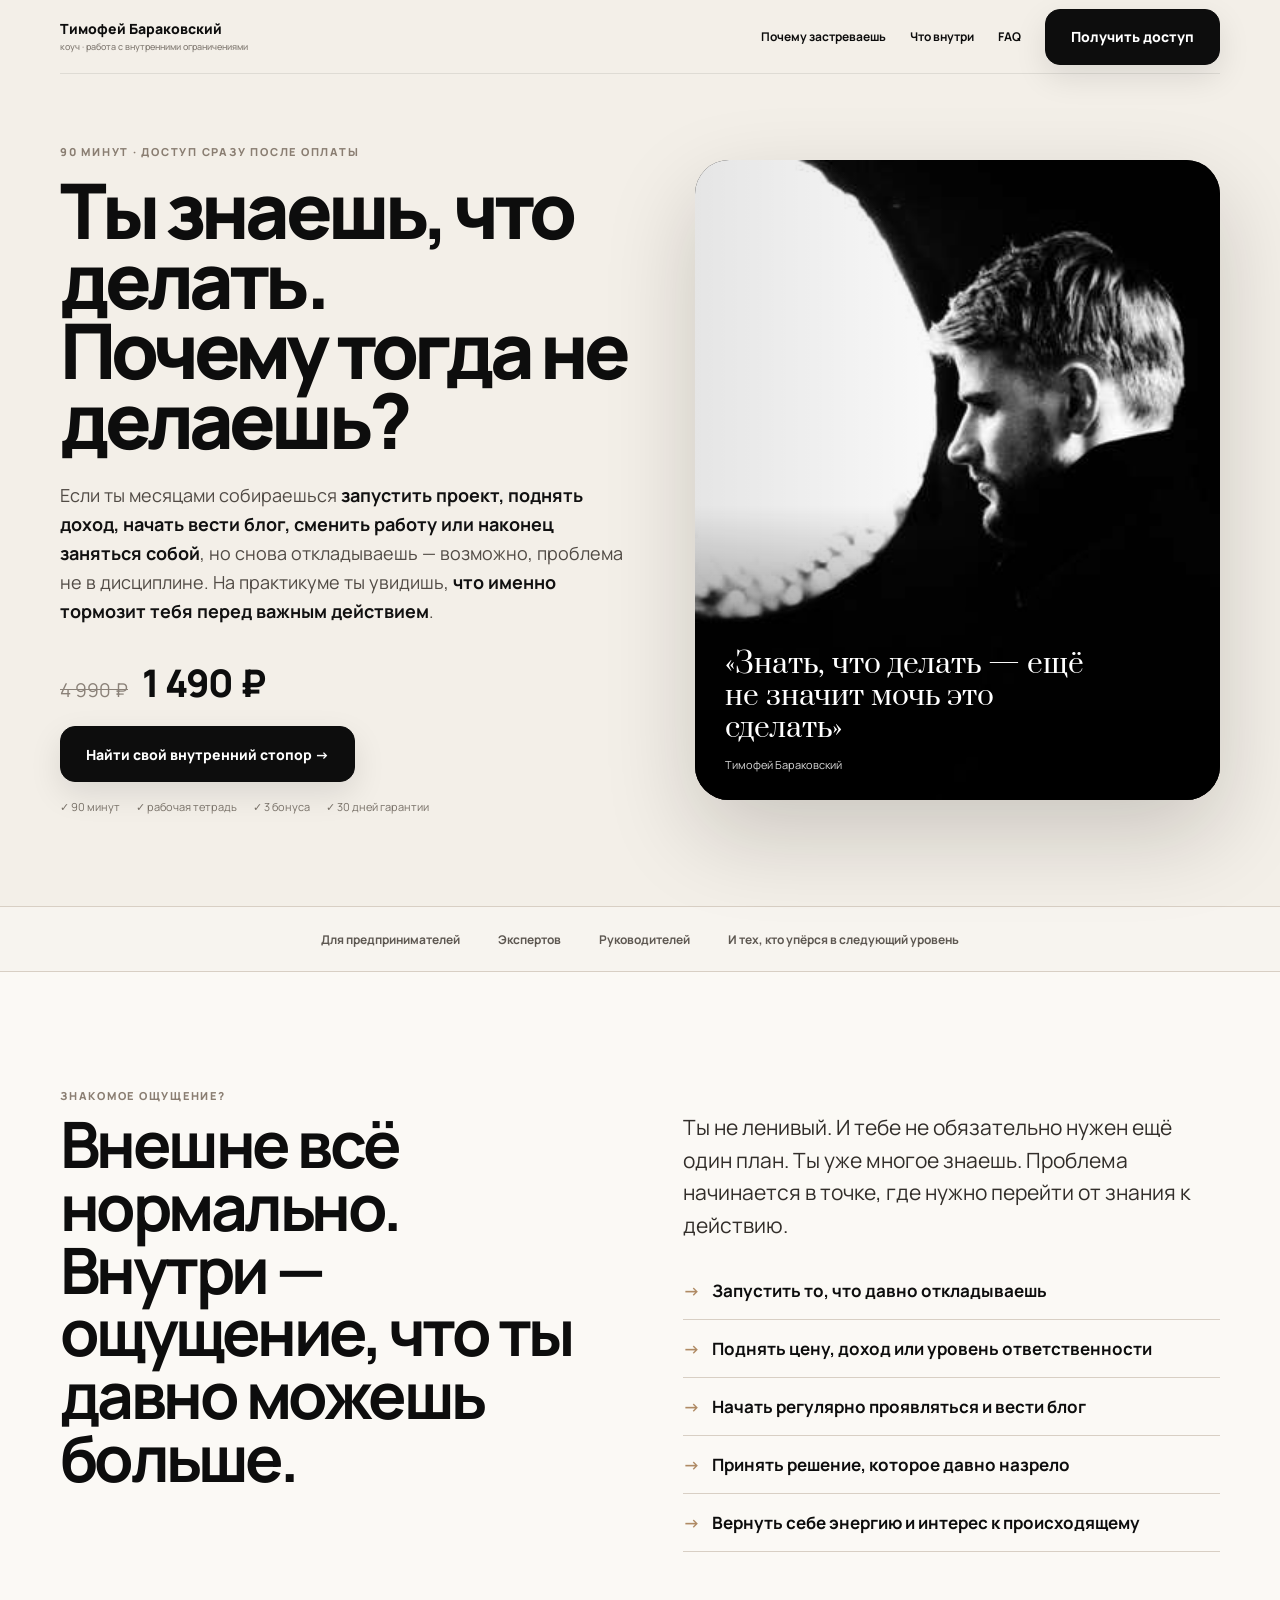
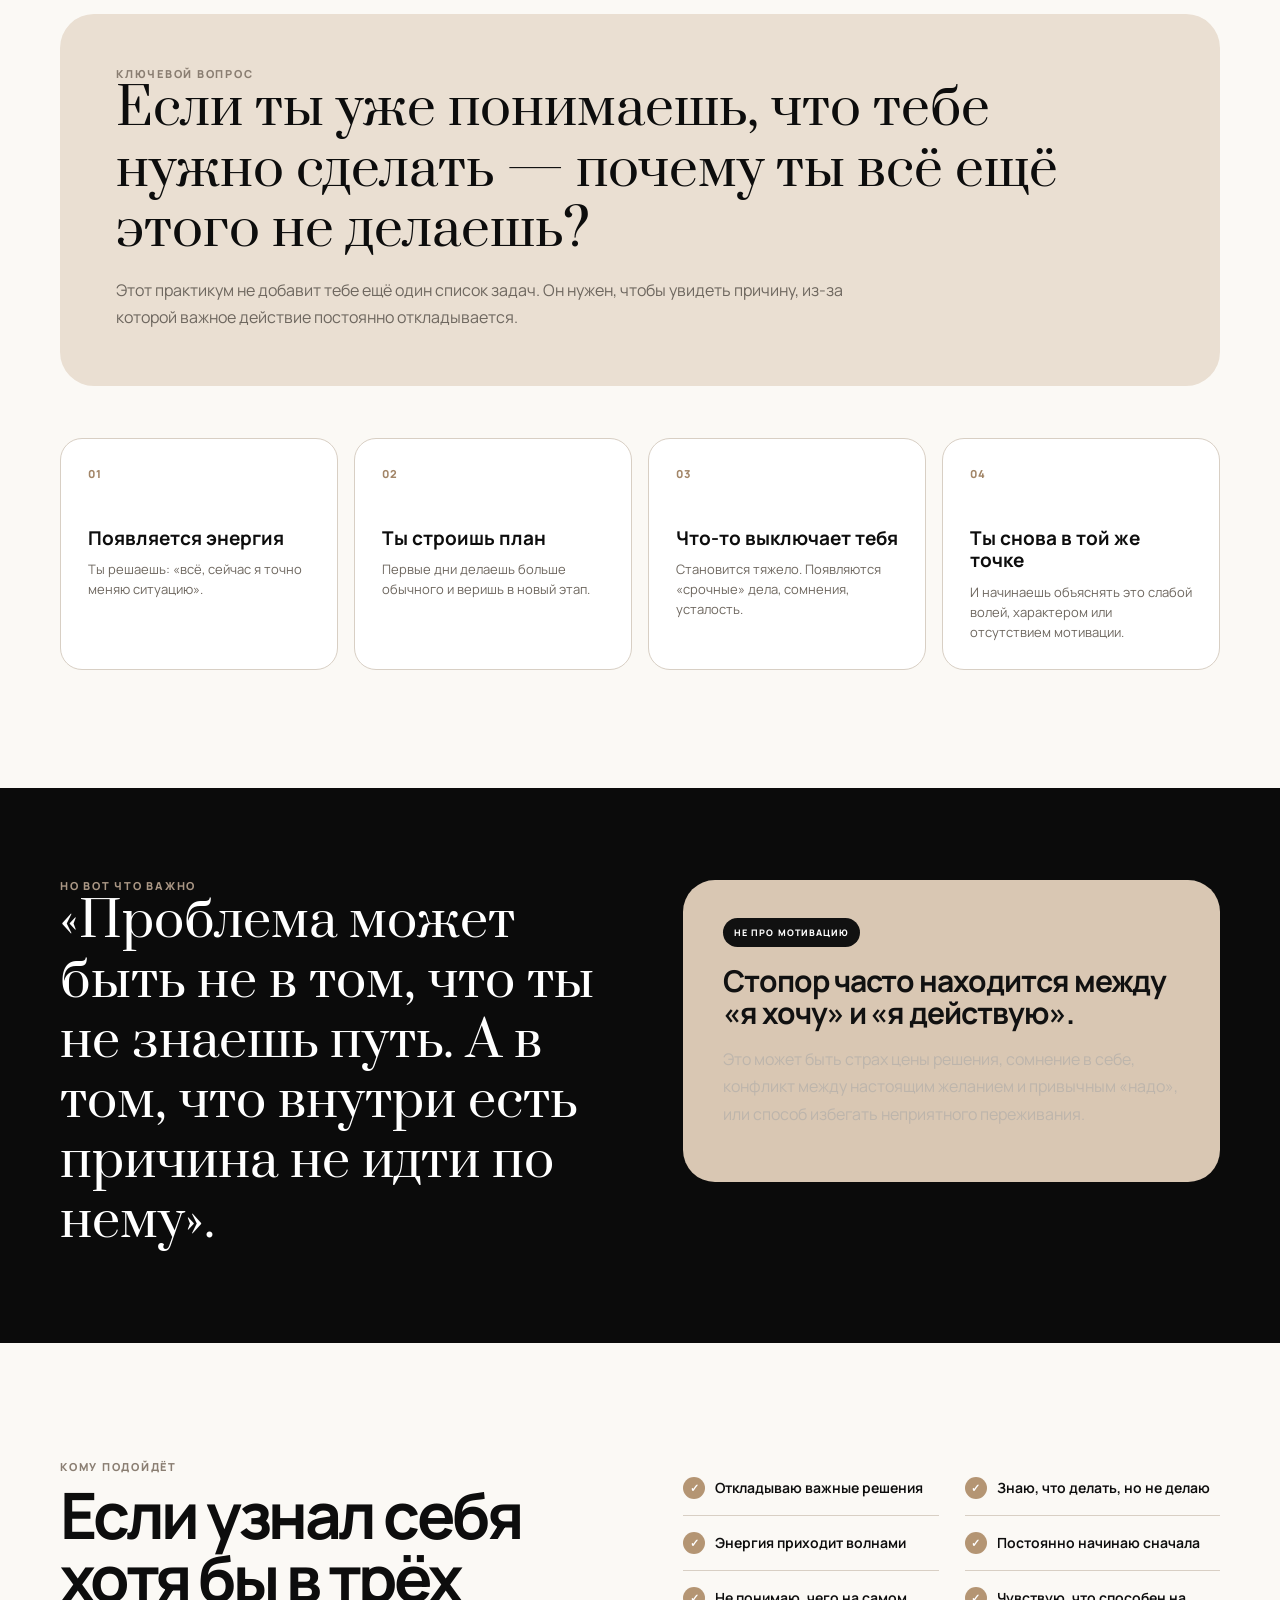
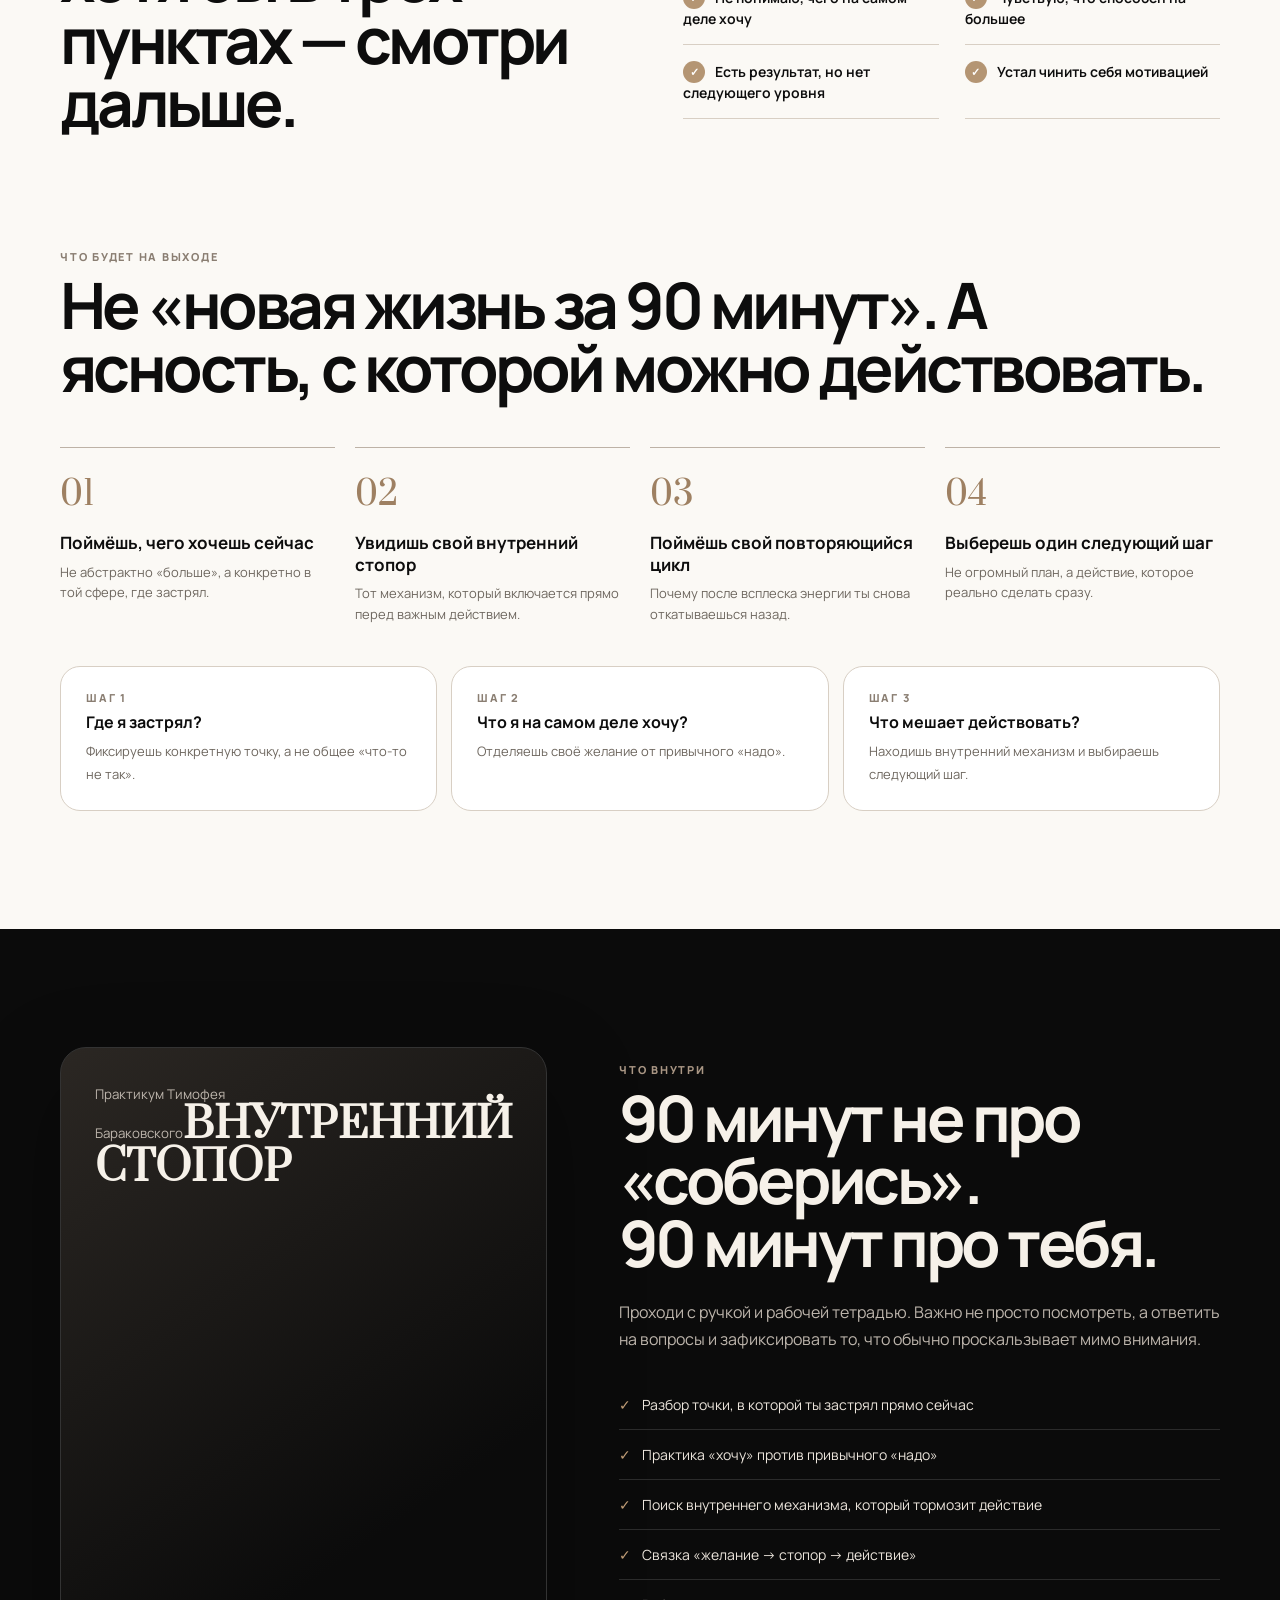
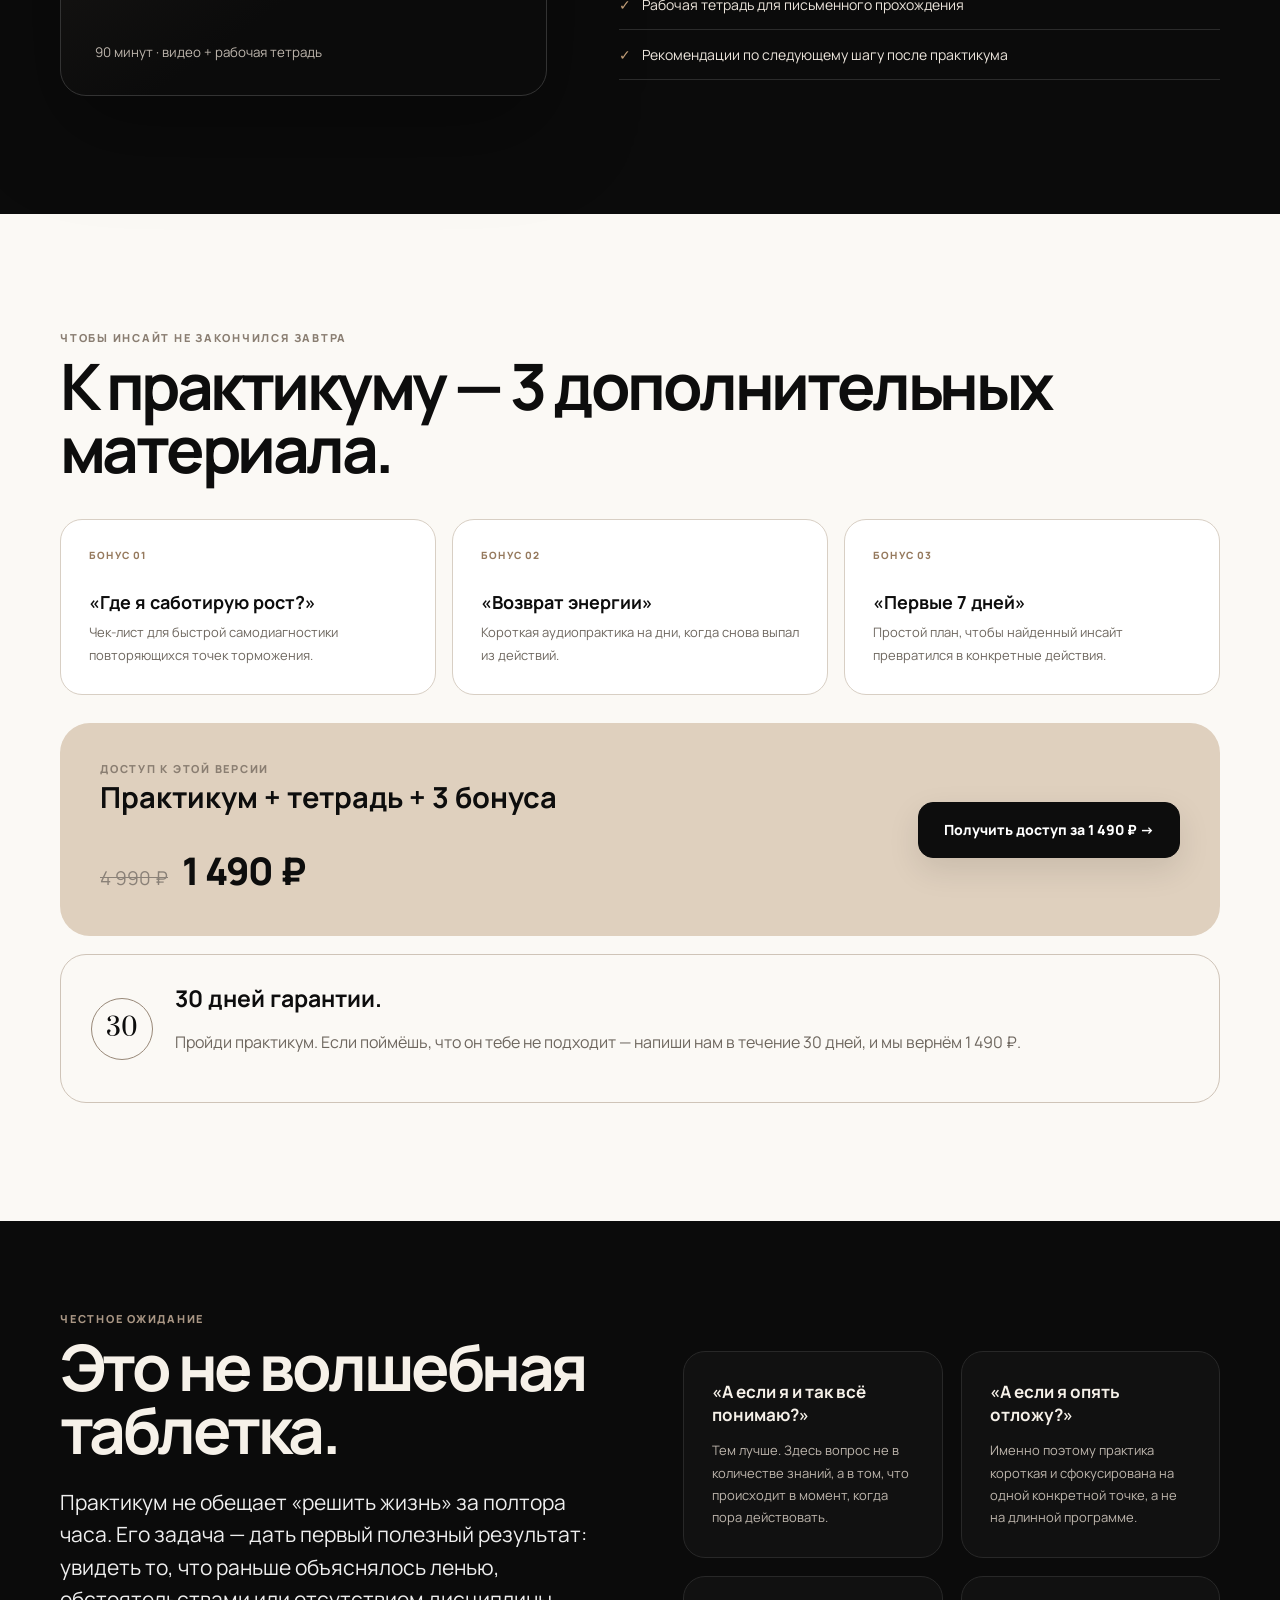
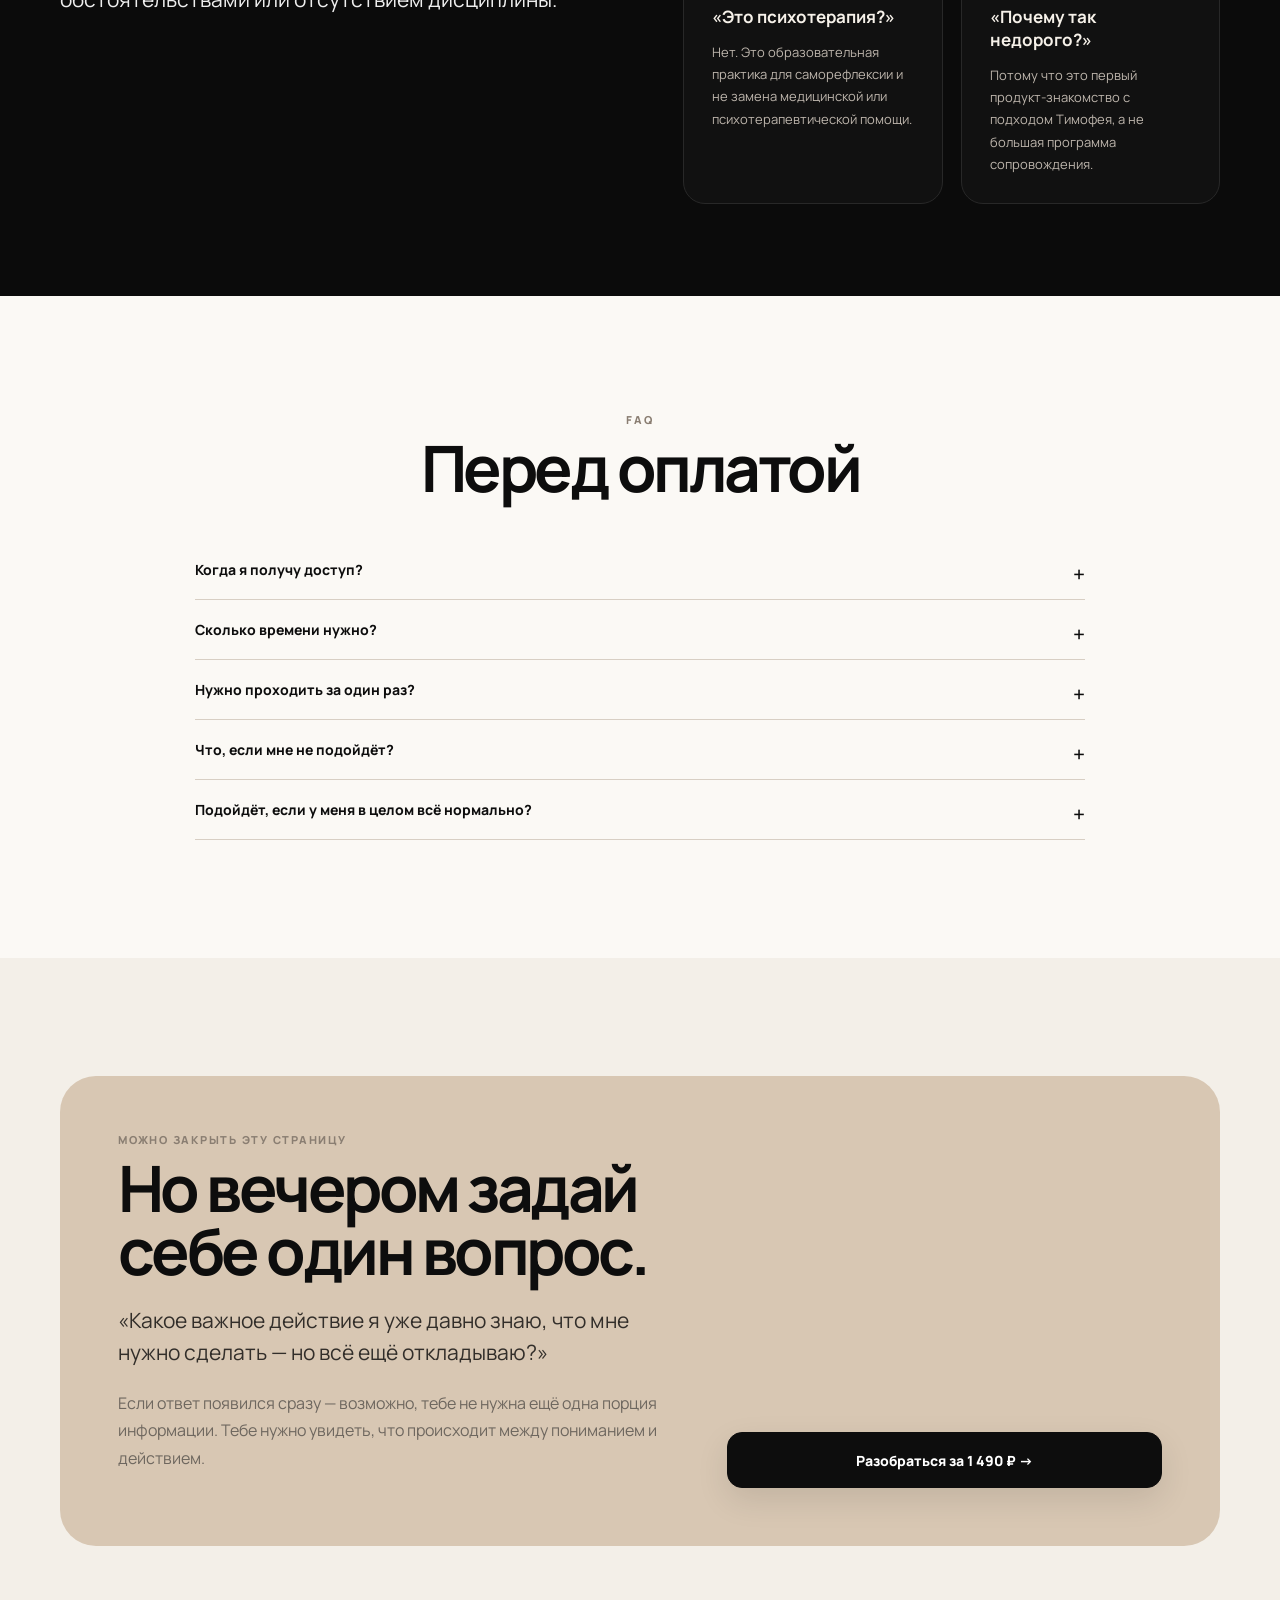
==== commit 7ef70385: "Полностью переработать Timofey V1: mobile-first, больше воздуха и фокус на ключевых смыслах" ====
--- a/timofey_v1/index.html
+++ b/timofey_v1/index.html
@@ -1 +1,502 @@
-<!doctype html><html lang="ru"><head><meta charset="utf-8"><meta name="viewport" content="width=device-width,initial-scale=1,viewport-fit=cover"><title>Внутренний стопор — Тимофей Бараковский</title><meta name="description" content="90-минутный практикум: почему ты знаешь, что делать, но снова откладываешь главное."><style>@import url('https://fonts.googleapis.com/css2?family=Manrope:wght@400;500;600;700;800&family=Prata&display=swap');:root{--b:#0b0b0b;--c:#f4efe7;--p:#fbf8f3;--l:#d9d0c5;--a:#b9956f}*{box-sizing:border-box}html{scroll-behavior:smooth}body{margin:0;background:var(--c);color:#121212;font-family:Manrope,Arial,sans-serif;-webkit-font-smoothing:antialiased}.w{width:min(1160px,calc(100% - 40px));margin:auto}.e{font-size:11px;letter-spacing:.14em;text-transform:uppercase;font-weight:800;color:#85796d}.nav{height:72px;display:flex;align-items:center;justify-content:space-between;border-bottom:1px solid #0002}.brand{font-size:14px;font-weight:800;line-height:1}.brand span{display:block;font-size:9px;color:#777;font-weight:500;margin-top:5px}.links{display:flex;gap:24px;align-items:center;font-size:12px;font-weight:700}.links a{text-decoration:none;color:inherit}.btn{display:inline-flex;align-items:center;justify-content:center;min-height:54px;padding:0 24px;border-radius:14px;background:var(--b);color:#fff!important;text-decoration:none;font-weight:800;font-size:14px;box-shadow:0 10px 30px #0002}.hero{display:grid;grid-template-columns:1.08fr .92fr;gap:58px;align-items:center;padding:54px 0 68px}h1{font-size:clamp(54px,6vw,86px);line-height:.92;letter-spacing:-.065em;margin:16px 0 22px}.lead{font-size:18px;line-height:1.55;color:#514c46}.price{display:flex;align-items:baseline;gap:13px;margin:24px 0 16px}.old{text-decoration:line-through;color:#8e857b;font-size:20px}.new{font-size:36px;font-weight:800}.micro{display:flex;gap:15px;flex-wrap:wrap;margin-top:15px;color:#756f67;font-size:11px}.photo{position:relative;overflow:hidden;border-radius:30px;background:#111;min-height:590px;box-shadow:0 30px 90px #221b1430}.photo img{position:absolute;inset:0;width:100%;height:100%;object-fit:cover}.photo:after{content:'';position:absolute;inset:0;background:linear-gradient(to top,#000b,transparent 50%)}.note{position:absolute;z-index:2;left:28px;bottom:26px;color:#fff;max-width:300px}.note b{font-family:Prata,serif;font-size:27px;font-weight:400;line-height:1.12}.note span{display:block;margin-top:10px;font-size:11px;color:#ddd}.trust{padding:18px 0;border-block:1px solid var(--l);background:#fff4}.trust .w{display:flex;justify-content:center;gap:38px;flex-wrap:wrap;font-size:12px;font-weight:700;color:#5d5750}.s{padding:90px 0}.paper{background:var(--p)}.dark{background:var(--b);color:#f8f3ec}.g2{display:grid;grid-template-columns:1fr 1fr;gap:70px}.s h2{font-size:clamp(38px,4.6vw,62px);line-height:.98;letter-spacing:-.052em;margin:0 0 24px}.s p{font-size:16px;line-height:1.65;color:#655f57}.dark p{color:#bbb4ab}.pain{font-size:18px;font-weight:700;padding:16px 0;border-bottom:1px solid var(--l)}.pain:before{content:'→';color:var(--a);margin-right:12px}.cycle{display:grid;grid-template-columns:repeat(4,1fr);gap:12px;margin-top:46px}.card{background:#fff;border:1px solid var(--l);border-radius:20px;padding:23px;min-height:185px}.card i{font-style:normal;font-size:11px;color:#9a856f;font-weight:800}.card h3{font-size:18px;margin:28px 0 8px}.card p{font-size:13px;margin:0}.quote{font-family:Prata,serif;font-size:clamp(28px,3.6vw,48px)!important;line-height:1.17!important;color:#fff!important}.box{background:#e5d9ca;color:#111;border-radius:28px;padding:34px}.box b{display:block;font-size:24px;line-height:1.1;margin:10px 0}.checks{display:grid;grid-template-columns:1fr 1fr;gap:0 28px}.check{padding:13px 0;border-bottom:1px solid var(--l);font-size:14px;font-weight:600}.check:before{content:'✓';display:inline-grid;place-items:center;width:21px;height:21px;border-radius:50%;background:#b59a7c;color:#fff;margin-right:9px;font-size:11px}.results{display:grid;grid-template-columns:repeat(4,1fr);gap:18px;margin-top:40px}.result{padding-top:22px;border-top:1px solid #bdb2a5}.result i{font-family:Prata,serif;font-style:normal;font-size:31px;color:#a88a69}.result b{display:block;font-size:17px;margin:14px 0 7px}.result p{font-size:13px;margin:0}.product{display:grid;grid-template-columns:.75fr 1.25fr;gap:58px;align-items:center}.cover{aspect-ratio:.76;background:linear-gradient(145deg,#24201c,#050505);border:1px solid #333;border-radius:22px;padding:30px;box-shadow:0 30px 80px #0006;display:flex;flex-direction:column;justify-content:space-between}.cover strong{font-family:Prata,serif;font-size:39px;line-height:1.02}.cover small{color:#bdb4a9}.inside{list-style:none;padding:0}.inside li{padding:14px 0;border-bottom:1px solid #333;color:#e2dbd2;font-size:14px}.inside li:before{content:'✓';color:#c2a17d;margin-right:10px}.bonusgrid{display:grid;grid-template-columns:repeat(3,1fr);gap:14px;margin-top:34px}.bonus{background:#fff;border:1px solid var(--l);border-radius:20px;padding:24px}.bonus small{font-weight:800;color:#9a8167}.bonus h3{font-size:17px;margin:22px 0 7px}.bonus p{font-size:13px;margin:0}.offer{display:grid;grid-template-columns:1fr auto;gap:30px;align-items:center;background:#e4d8ca;border-radius:26px;padding:32px;margin-top:18px}.offer h3{font-size:28px;margin:0}.guar{display:grid;grid-template-columns:auto 1fr;gap:20px;align-items:center;border:1px solid #cfc3b5;border-radius:24px;padding:28px;margin-top:18px}.guar strong{font-size:24px}.faq{max-width:900px;margin:30px auto 0}details{padding:19px 0;border-bottom:1px solid var(--l)}summary{font-weight:700;cursor:pointer;list-style:none;font-size:14px}summary:after{content:'+';float:right;font-size:20px}details[open] summary:after{content:'−'}details p{font-size:13px}.final{padding:90px 0 110px}.finalbox{background:#d9cbbb;border-radius:30px;padding:52px;display:grid;grid-template-columns:1.2fr .8fr;gap:50px;align-items:end}.sticky{display:none}@media(max-width:800px){.w{width:min(100% - 28px,620px)}.nav{height:62px}.links a:not(.btn){display:none}.links .btn{min-height:40px;padding:0 13px;font-size:10px}.hero{display:flex;flex-direction:column;padding:34px 0 48px;gap:28px}h1{font-size:46px}.lead{font-size:15px}.hero .btn{width:100%}.photo{width:100%;min-height:auto;aspect-ratio:1;border-radius:22px}.s{padding:62px 0}.g2,.product{grid-template-columns:1fr;gap:32px}.s h2{font-size:38px}.cycle{grid-template-columns:1fr 1fr}.card{min-height:165px}.checks{grid-template-columns:1fr}.results{grid-template-columns:1fr 1fr}.cover{width:min(76%,330px);margin:auto}.bonusgrid{grid-template-columns:1fr}.offer{grid-template-columns:1fr;padding:25px 20px}.offer .btn{width:100%}.finalbox{grid-template-columns:1fr;padding:32px 22px}.sticky{display:flex;position:fixed;z-index:99;left:10px;right:10px;bottom:calc(10px + env(safe-area-inset-bottom));background:#0b0b0bf5;color:#fff;border-radius:16px;padding:10px 10px 10px 14px;align-items:center;justify-content:space-between;box-shadow:0 16px 50px #0005}.sticky small{display:block;color:#bbb}.sticky b{font-size:17px}.sticky a{background:#fff;color:#111;text-decoration:none;font-weight:800;font-size:11px;padding:12px 14px;border-radius:10px}body{padding-bottom:78px}}@media(max-width:430px){h1{font-size:41px}.s h2{font-size:35px}.cycle,.results{grid-template-columns:1fr}.card{min-height:0}}</style></head><body><div class="w nav"><div class="brand">Тимофей Бараковский<span>коуч · внутренние ограничения</span></div><div class="links"><a href="#inside">Что внутри</a><a href="#guarantee">Гарантия</a><a href="#faq">FAQ</a><a class="btn" href="#buy">Получить доступ</a></div></div><main><section class="w hero"><div><div class="e">90-минутный практикум · доступ сразу</div><h1>Ты знаешь, что делать.<br>Почему тогда не делаешь?</h1><p class="lead">Если ты уже не первый месяц собираешься <b>запустить проект, начать вести блог, поднять цену, сменить работу или наконец заняться собой</b> — проблема может быть не в дисциплине. На практикуме ты найдёшь свой конкретный внутренний стопор и поймёшь, что с ним делать.</p><div class="price"><span class="old">4 990 ₽</span><span class="new">1 490 ₽</span></div><a class="btn" href="#buy">Найти свой стопор за 1 490 ₽ →</a><div class="micro"><span>✓ 90 минут</span><span>✓ 3 бонуса</span><span>✓ 30 дней гарантии</span><span>✓ запись навсегда</span></div></div><div class="photo"><img src="../timofey.jpg" alt="Тимофей Бараковский"><div class="note"><b>«Знать, что делать — ещё не значит мочь это сделать»</b><span>Тимофей Бараковский</span></div></div></section><div class="trust"><div class="w"><span>Для предпринимателей</span><span>Экспертов</span><span>Руководителей</span><span>И тех, кто застрял на следующем шаге</span></div></div><section class="s paper"><div class="w"><div class="g2"><div><div class="e">Знакомо?</div><h2>Вроде всё нормально. Но ты живёшь процентов на 30–40 от того, как мог бы.</h2></div><div><p>Ты не глупый. У тебя есть опыт. Ты читаешь, учишься, строишь планы. Иногда даже появляется сильный заряд: «всё, с понедельника начинаю».</p><div class="pain">Начать новый проект</div><div class="pain">Поднять цены или доход</div><div class="pain">Регулярно вести блог</div><div class="pain">Сменить работу или направление</div><div class="pain">Вернуться в спорт и заняться собой</div></div></div><div class="cycle"><div class="card"><i>01</i><h3>Появляется энергия</h3><p>Кажется: «вот сейчас точно всё поменяю».</p></div><div class="card"><i>02</i><h3>Ты строишь план</h3><p>Первые дни делаешь больше обычного.</p></div><div class="card"><i>03</i><h3>Что-то выключает тебя</h3><p>Становится тяжело, появляются другие дела.</p></div><div class="card"><i>04</i><h3>Ты снова там же</h3><p>И начинаешь думать, что проблема в тебе.</p></div></div></div></section><section class="s dark"><div class="w g2"><div><div class="e">Главная мысль</div><h2>Тебе может быть не нужен ещё один план.</h2><p class="quote">«Ты уже примерно знаешь, что нужно делать. Вопрос — почему ты не делаешь именно то, что считаешь важным?»</p></div><div class="box"><div class="e">Не лень. Не слабая воля.</div><b>Стопор часто находится между «я хочу» и «я действую».</b><p>Это может быть страх цены решения, неверие в себя, конфликт между настоящим желанием и тем, что «надо», или привычный способ избегать неприятных чувств.</p></div></div></section><section class="s paper"><div class="w"><div class="g2"><div><div class="e">Это для тебя, если</div><h2>Ты узнал себя хотя бы в трёх пунктах.</h2></div><div class="checks"><div class="check">Откладываешь важные решения</div><div class="check">Знаешь, что делать, но не делаешь</div><div class="check">Энергия приходит волнами</div><div class="check">Постоянно начинаешь сначала</div><div class="check">Не понимаешь, чего хочешь</div><div class="check">Чувствуешь, что способен на большее</div><div class="check">Есть результат, но нет следующего уровня</div><div class="check">Устал чинить себя мотивацией</div></div></div><div style="margin-top:70px"><div class="e">После практикума</div><h2>Не «станешь новым человеком». Получишь кое-что полезнее — ясность.</h2><div class="results"><div class="result"><i>01</i><b>Назовёшь, чего хочешь</b><p>Конкретно, а не абстрактно «больше».</p></div><div class="result"><i>02</i><b>Увидишь свой стопор</b><p>Тот механизм, который включается перед важным действием.</p></div><div class="result"><i>03</i><b>Поймёшь свой цикл</b><p>Почему после всплеска энергии всё возвращается назад.</p></div><div class="result"><i>04</i><b>Выберешь следующий шаг</b><p>Одно действие, которое можно сделать сразу.</p></div></div></div></div></section><section id="inside" class="s dark"><div class="w product"><div class="cover"><div><small>Практикум Тимофея Бараковского</small><strong>ВНУТРЕННИЙ<br>СТОПОР</strong></div><small>90 минут · видео + рабочая тетрадь</small></div><div><div class="e">Что внутри</div><h2>90 минут не про мотивацию. Про тебя.</h2><ul class="inside"><li>Практика «хочу» против привычного «надо»</li><li>Разбор точки, в которой ты застрял прямо сейчас</li><li>Поиск внутреннего механизма, тормозящего действие</li><li>Связка «желание → стопор → действие»</li><li>Рабочая тетрадь для письменного прохождения</li><li>Рекомендации по следующим шагам</li></ul></div></div></section><section class="s paper"><div class="w"><div class="e">Вместе с практикумом</div><h2>Три бонуса, чтобы инсайт не закончился на следующий день.</h2><div class="bonusgrid"><div class="bonus"><small>БОНУС 01</small><h3>Чек-лист «Где я саботирую рост?»</h3><p>Самодиагностика повторяющихся точек торможения.</p></div><div class="bonus"><small>БОНУС 02</small><h3>Аудио «Возврат энергии»</h3><p>На дни, когда снова выпал из действий.</p></div><div class="bonus"><small>БОНУС 03</small><h3>План «Первые 7 дней»</h3><p>Чтобы превратить найденный инсайт в действия.</p></div></div><div id="buy" class="offer"><div><div class="e">Цена этой версии</div><h3>Практикум + тетрадь + 3 бонуса</h3><div class="price"><span class="old">4 990 ₽</span><span class="new">1 490 ₽</span></div></div><a class="btn" href="#checkout">Получить доступ →</a></div><div id="guarantee" class="guar"><div style="font-size:40px">♢</div><div><strong>30 дней. Риск — на нас.</strong><p>Пройди практикум. Если поймёшь, что он тебе не подходит — напиши нам в течение 30 дней, и мы вернём 1 490 ₽.</p></div></div></div></section><section class="s dark"><div class="w g2"><div><div class="e">Почему 1 490 ₽</div><h2>Это не «дешёвый курс». Это первый шаг.</h2><p>Задача — не решить всю жизнь за полтора часа, а дать первый ощутимый результат: увидеть то, что раньше объяснялось ленью, обстоятельствами или дисциплиной.</p></div><div class="box"><b>Не покупай, если ждёшь волшебную таблетку.</b><p>Придётся остановиться, честно ответить себе на вопросы и сделать упражнения. Если включить видео фоном — смысла почти не будет.</p></div></div></section><section id="faq" class="s paper"><div class="w"><div style="text-align:center"><div class="e">FAQ</div><h2>Перед оплатой</h2></div><div class="faq"><details><summary>Когда я получу доступ?</summary><p>Сразу после оплаты. Можно проходить с телефона или компьютера.</p></details><details><summary>Сколько времени нужно?</summary><p>Около 90 минут. Лучше выделить время без отвлечений и взять ручку с тетрадью.</p></details><details><summary>Это психотерапия?</summary><p>Нет. Это образовательный практикум для саморефлексии и не замена медицинской или психотерапевтической помощи.</p></details><details><summary>Что, если мне не подойдёт?</summary><p>Действует 30-дневная гарантия возврата стоимости практикума.</p></details><details><summary>Подойдёт, если у меня всё в целом нормально?</summary><p>Да. В том числе для ситуации «всё нормально, но я чувствую, что давно могу больше».</p></details></div></div></section><section class="final"><div class="w finalbox"><div><div class="e">Можно ничего не менять</div><h2>Но тогда через месяц вопрос, скорее всего, останется тем же.</h2><p>«Если я понимаю, что мне нужно сделать — почему я всё ещё этого не делаю?»</p></div><div><a id="checkout" class="btn" style="width:100%" href="#buy">Разобраться за 1 490 ₽ →</a></div></div></section></main><div class="sticky"><div><small>Практикум + 3 бонуса</small><b>1 490 ₽</b></div><a href="#buy">Получить доступ →</a></div></body></html>+<!doctype html>
+<html lang="ru">
+<head>
+<meta charset="utf-8">
+<meta name="viewport" content="width=device-width,initial-scale=1,viewport-fit=cover">
+<meta name="theme-color" content="#f3efe8">
+<title>Внутренний стопор — Тимофей Бараковский</title>
+<meta name="description" content="90-минутный практикум Тимофея Бараковского: почему ты понимаешь, что делать, но снова откладываешь главное.">
+<link rel="preconnect" href="https://fonts.googleapis.com">
+<link rel="preconnect" href="https://fonts.gstatic.com" crossorigin>
+<link href="https://fonts.googleapis.com/css2?family=Manrope:wght@400;500;600;700;800&family=Prata&display=swap" rel="stylesheet">
+<style>
+:root{
+  --ink:#0d0d0d;--muted:#6e675f;--paper:#f3efe8;--paper2:#fbf9f5;
+  --line:#d8cfc4;--sand:#dfd0be;--sand2:#eadfd2;--white:#fff;--accent:#af8a64;
+  --radius:28px;--shadow:0 22px 70px rgba(34,25,17,.10);
+}
+*{box-sizing:border-box}
+html{scroll-behavior:smooth}
+body{
+  margin:0;background:var(--paper);color:var(--ink);
+  font-family:Manrope,Arial,sans-serif;-webkit-font-smoothing:antialiased;
+  overflow-x:hidden
+}
+img{max-width:100%;display:block}
+a{color:inherit}
+.wrap{width:min(1160px,calc(100% - 48px));margin:0 auto}
+.kicker{
+  font-size:11px;line-height:1;letter-spacing:.16em;text-transform:uppercase;
+  font-weight:800;color:#8a7e72
+}
+.serif{font-family:Prata,serif}
+.nav{
+  height:74px;display:flex;align-items:center;justify-content:space-between;
+  border-bottom:1px solid rgba(13,13,13,.09)
+}
+.brand{font-weight:800;font-size:14px;line-height:1.1}
+.brand small{display:block;font-weight:500;color:#817a72;font-size:9px;margin-top:6px}
+.navlinks{display:flex;align-items:center;gap:24px;font-size:12px;font-weight:700}
+.navlinks a{text-decoration:none}
+.btn{
+  display:inline-flex;align-items:center;justify-content:center;gap:8px;
+  min-height:56px;padding:0 25px;border-radius:15px;background:var(--ink);color:#fff;
+  text-decoration:none;font-weight:800;font-size:14px;border:1px solid var(--ink);
+  transition:.2s ease;box-shadow:0 12px 32px rgba(0,0,0,.10)
+}
+.btn:hover{transform:translateY(-1px)}
+.btn.light{background:#fff;color:var(--ink);border-color:#fff}
+.btn.ghost{background:transparent;color:var(--ink);box-shadow:none}
+.hero{
+  display:grid;grid-template-columns:1.04fr .96fr;gap:66px;align-items:center;
+  padding:72px 0 92px
+}
+.hero h1{
+  margin:18px 0 26px;font-size:clamp(58px,6vw,88px);line-height:.91;
+  letter-spacing:-.064em;font-weight:800
+}
+.hero .sub{
+  max-width:680px;font-size:18px;line-height:1.62;color:#514b45;margin:0
+}
+.hero .sub strong{color:#111}
+.offerline{display:flex;align-items:baseline;gap:14px;margin:30px 0 18px}
+.old{font-size:19px;color:#8a8178;text-decoration:line-through}
+.new{font-size:38px;font-weight:800;letter-spacing:-.03em}
+.trustline{display:flex;gap:16px;flex-wrap:wrap;margin-top:17px;color:#777067;font-size:11px}
+.hero-photo{
+  position:relative;min-height:640px;border-radius:34px;overflow:hidden;background:#111;
+  box-shadow:0 35px 90px rgba(24,18,13,.18)
+}
+.hero-photo img{position:absolute;inset:0;width:100%;height:100%;object-fit:cover}
+.hero-photo:after{
+  content:"";position:absolute;inset:0;background:
+  linear-gradient(to top,rgba(0,0,0,.72),rgba(0,0,0,0) 46%),
+  linear-gradient(to right,rgba(0,0,0,.10),transparent 60%)
+}
+.photo-copy{
+  position:absolute;z-index:2;left:30px;right:30px;bottom:28px;color:#fff
+}
+.photo-copy div:first-child{font-family:Prata,serif;font-size:28px;line-height:1.14;max-width:390px}
+.photo-copy small{display:block;color:#d9d9d9;margin-top:12px;font-size:11px}
+.socialbar{border-block:1px solid var(--line);background:rgba(255,255,255,.28)}
+.socialbar .wrap{min-height:64px;display:flex;align-items:center;justify-content:center;gap:38px;flex-wrap:wrap}
+.socialbar span{font-size:12px;color:#5d5751;font-weight:700}
+section{padding:118px 0}
+section.tight{padding:92px 0}
+.white{background:var(--paper2)}
+.dark{background:#0b0b0b;color:#f6f1e9}
+.dark .kicker{color:#a99684}
+.dark p{color:#bdb5ac}
+.grid2{display:grid;grid-template-columns:1fr 1fr;gap:86px;align-items:start}
+h2{
+  margin:12px 0 24px;font-size:clamp(40px,5vw,66px);line-height:.98;
+  letter-spacing:-.055em
+}
+p{font-size:16px;line-height:1.72;color:var(--muted)}
+.biglead{font-size:21px!important;line-height:1.55!important;color:#322e2a!important}
+.signal{
+  padding:17px 0;border-bottom:1px solid var(--line);font-size:17px;font-weight:700;
+  display:flex;gap:12px
+}
+.signal:before{content:"→";color:var(--accent)}
+.air-card{
+  background:#fff;border:1px solid var(--line);border-radius:var(--radius);
+  padding:40px;box-shadow:var(--shadow)
+}
+.statement{
+  margin-top:62px;background:var(--sand2);border-radius:34px;padding:54px 56px
+}
+.statement .serif{font-size:clamp(31px,4vw,52px);line-height:1.18}
+.statement p{max-width:760px;margin-bottom:0}
+.loop{
+  margin-top:52px;display:grid;grid-template-columns:repeat(4,1fr);gap:16px
+}
+.loop-card{
+  min-height:210px;background:#fff;border:1px solid var(--line);border-radius:22px;padding:27px
+}
+.loop-card .n{font-size:11px;font-weight:800;color:#a28567;letter-spacing:.1em}
+.loop-card h3{font-size:19px;line-height:1.18;margin:46px 0 10px}
+.loop-card p{font-size:13px;line-height:1.55;margin:0}
+.focus{
+  background:#d9c7b3;color:#111;border-radius:32px;padding:38px 40px
+}
+.focus .tag{
+  display:inline-block;background:#111;color:#fff;border-radius:999px;
+  padding:8px 11px;font-size:9px;font-weight:800;letter-spacing:.12em;text-transform:uppercase
+}
+.focus h3{font-size:30px;line-height:1.08;margin:18px 0 12px;letter-spacing:-.035em}
+.quote{
+  font-family:Prata,serif;font-size:clamp(30px,4vw,50px)!important;line-height:1.2!important;
+  color:#fff!important;margin:0
+}
+.checks{display:grid;grid-template-columns:1fr 1fr;gap:0 26px}
+.check{
+  border-bottom:1px solid var(--line);padding:16px 0;font-size:14px;font-weight:650
+}
+.check:before{
+  content:"✓";display:inline-grid;place-items:center;width:22px;height:22px;border-radius:50%;
+  background:#b49573;color:#fff;margin-right:10px;font-size:11px
+}
+.results{display:grid;grid-template-columns:repeat(4,1fr);gap:20px;margin-top:48px}
+.result{padding-top:24px;border-top:1px solid #bdb2a6}
+.result .n{font-family:Prata,serif;color:#9e8062;font-size:33px}
+.result h3{font-size:17px;line-height:1.25;margin:15px 0 8px}
+.result p{font-size:13px;line-height:1.6;margin:0}
+.diag{display:grid;grid-template-columns:1fr 1fr 1fr;gap:14px;margin-top:42px}
+.diag .d{
+  background:#fff;border:1px solid var(--line);border-radius:20px;padding:25px
+}
+.diag .d b{display:block;font-size:16px;margin:8px 0 7px}
+.diag .d p{font-size:13px;margin:0}
+.product{
+  display:grid;grid-template-columns:.72fr 1.28fr;gap:72px;align-items:center
+}
+.cover{
+  aspect-ratio:.75;border-radius:26px;padding:34px;background:
+  linear-gradient(145deg,#2b2723,#0b0b0b 72%);
+  border:1px solid #333;box-shadow:0 34px 90px rgba(0,0,0,.35);
+  display:flex;flex-direction:column;justify-content:space-between
+}
+.cover strong{font-family:Prata,serif;font-size:42px;line-height:1.02}
+.cover small{color:#bdb5ac}
+.inside{list-style:none;padding:0;margin:26px 0 0}
+.inside li{padding:15px 0;border-bottom:1px solid #2b2b2b;color:#ece5dc;font-size:14px}
+.inside li:before{content:"✓";color:#c39f78;margin-right:11px}
+.bonusgrid{display:grid;grid-template-columns:repeat(3,1fr);gap:16px;margin-top:38px}
+.bonus{background:#fff;border:1px solid var(--line);border-radius:22px;padding:28px}
+.bonus .n{font-size:10px;letter-spacing:.12em;font-weight:800;color:#967a5e}
+.bonus h3{font-size:18px;margin:30px 0 8px;line-height:1.2}
+.bonus p{font-size:13px;margin:0}
+.buybox{
+  margin-top:28px;background:#dfd0be;border-radius:30px;padding:40px;
+  display:grid;grid-template-columns:1fr auto;gap:34px;align-items:center
+}
+.buybox h3{font-size:29px;line-height:1.1;margin:8px 0 0}
+.guarantee{
+  margin-top:18px;border:1px solid #cfc4b8;border-radius:26px;padding:30px;
+  display:grid;grid-template-columns:auto 1fr;gap:22px;align-items:center
+}
+.guarantee .seal{
+  width:62px;height:62px;border:1px solid #988878;border-radius:50%;
+  display:grid;place-items:center;font-family:Prata,serif;font-size:24px
+}
+.guarantee strong{font-size:23px;line-height:1.2}
+.objection{
+  display:grid;grid-template-columns:1fr 1fr;gap:18px;margin-top:38px
+}
+.obj{
+  border:1px solid #282828;border-radius:22px;padding:28px;background:#111
+}
+.obj b{font-size:17px}
+.obj p{font-size:13px;margin-bottom:0}
+.faq{max-width:890px;margin:40px auto 0}
+details{border-bottom:1px solid var(--line);padding:20px 0}
+summary{font-size:14px;font-weight:750;cursor:pointer;list-style:none}
+summary:after{content:"+";float:right;font-size:21px;font-weight:500}
+details[open] summary:after{content:"−"}
+details p{font-size:13px;margin-bottom:0;max-width:760px}
+.final{padding:118px 0 130px}
+.finalbox{
+  background:#d8c7b3;border-radius:36px;padding:58px;
+  display:grid;grid-template-columns:1.12fr .88fr;gap:56px;align-items:end
+}
+.finalbox h2{margin-bottom:15px}
+.mobile-sticky{display:none}
+.fade{opacity:0;transform:translateY(15px);transition:.6s ease}
+.fade.on{opacity:1;transform:none}
+@media(max-width:900px){
+  .wrap{width:min(100% - 32px,690px)}
+  .nav{height:64px}.navlinks>a:not(.btn){display:none}
+  .navlinks .btn{min-height:42px;padding:0 14px;font-size:10px;border-radius:12px}
+  .hero{display:flex;flex-direction:column;padding:44px 0 64px;gap:38px}
+  .hero>div:first-child{width:100%}
+  .hero h1{font-size:52px;max-width:620px}
+  .hero .sub{font-size:16px}
+  .hero .btn{width:100%}
+  .hero-photo{width:100%;min-height:0;aspect-ratio:1/1.08;border-radius:26px}
+  .photo-copy{left:22px;right:22px;bottom:22px}.photo-copy div:first-child{font-size:24px}
+  section{padding:82px 0}.tight{padding:72px 0}
+  .grid2,.product{grid-template-columns:1fr;gap:42px}
+  .statement{margin-top:44px;padding:38px 28px;border-radius:26px}
+  .loop{grid-template-columns:1fr 1fr}.loop-card{min-height:185px}
+  .results{grid-template-columns:1fr 1fr}
+  .diag{grid-template-columns:1fr}
+  .cover{width:min(78%,340px);margin:auto}
+  .bonusgrid{grid-template-columns:1fr}
+  .buybox{grid-template-columns:1fr;padding:30px 24px}
+  .buybox .btn{width:100%}
+  .finalbox{grid-template-columns:1fr;padding:38px 28px}
+  .finalbox .btn{width:100%}
+  .mobile-sticky{
+    position:fixed;z-index:100;left:10px;right:10px;bottom:calc(10px + env(safe-area-inset-bottom));
+    display:flex;align-items:center;justify-content:space-between;gap:12px;
+    background:rgba(13,13,13,.96);backdrop-filter:blur(10px);color:#fff;
+    border-radius:17px;padding:10px 10px 10px 14px;box-shadow:0 18px 50px rgba(0,0,0,.32)
+  }
+  .mobile-sticky small{display:block;color:#bfbfbf;font-size:9px}
+  .mobile-sticky b{font-size:17px}
+  .mobile-sticky a{
+    background:#fff;color:#111;text-decoration:none;font-size:10px;font-weight:800;
+    padding:13px 14px;border-radius:11px;white-space:nowrap
+  }
+  body{padding-bottom:82px}
+}
+@media(max-width:540px){
+  .wrap{width:calc(100% - 24px)}
+  .brand{font-size:12px}.brand small{font-size:8px}
+  .hero{padding-top:34px}
+  .hero h1{font-size:43px;line-height:.95;letter-spacing:-.055em;margin-top:15px}
+  .hero .sub{font-size:15px;line-height:1.6}
+  .offerline{margin-top:24px}.new{font-size:34px}
+  .hero-photo{aspect-ratio:1/1.16;border-radius:22px}
+  .socialbar .wrap{justify-content:flex-start;gap:10px 18px;padding:18px 0}
+  .socialbar span{font-size:10px}
+  section{padding:72px 0}.tight{padding:62px 0}
+  h2{font-size:38px;line-height:1.01}
+  p{font-size:14px;line-height:1.68}.biglead{font-size:18px!important}
+  .air-card{padding:28px 22px;border-radius:22px}
+  .statement{padding:32px 22px}
+  .statement .serif{font-size:30px}
+  .loop{grid-template-columns:1fr;gap:12px}
+  .loop-card{min-height:0;padding:24px}.loop-card h3{margin-top:26px}
+  .focus{padding:28px 22px;border-radius:24px}.focus h3{font-size:25px}
+  .quote{font-size:30px!important}
+  .checks{grid-template-columns:1fr}
+  .results{grid-template-columns:1fr}
+  .result{padding-top:18px}
+  .cover{width:88%}.cover strong{font-size:36px}
+  .bonus{padding:24px}
+  .guarantee{grid-template-columns:1fr;padding:24px 21px}
+  .objection{grid-template-columns:1fr}
+  .final{padding:80px 0 92px}.finalbox{padding:32px 22px;border-radius:28px}
+}
+</style>
+</head>
+<body>
+<header class="wrap nav">
+  <div class="brand">Тимофей Бараковский<small>коуч · работа с внутренними ограничениями</small></div>
+  <nav class="navlinks">
+    <a href="#why">Почему застреваешь</a><a href="#inside">Что внутри</a><a href="#faq">FAQ</a>
+    <a class="btn" href="#buy">Получить доступ</a>
+  </nav>
+</header>
+
+<main>
+<section class="wrap hero">
+  <div class="fade">
+    <div class="kicker">90 минут · доступ сразу после оплаты</div>
+    <h1>Ты знаешь, что делать.<br>Почему тогда не делаешь?</h1>
+    <p class="sub">Если ты месяцами собираешься <strong>запустить проект, поднять доход, начать вести блог, сменить работу или наконец заняться собой</strong>, но снова откладываешь — возможно, проблема не в дисциплине. На практикуме ты увидишь, <strong>что именно тормозит тебя перед важным действием</strong>.</p>
+    <div class="offerline"><span class="old">4 990 ₽</span><span class="new">1 490 ₽</span></div>
+    <a class="btn" href="#buy">Найти свой внутренний стопор →</a>
+    <div class="trustline"><span>✓ 90 минут</span><span>✓ рабочая тетрадь</span><span>✓ 3 бонуса</span><span>✓ 30 дней гарантии</span></div>
+  </div>
+  <div class="hero-photo fade">
+    <img src="../timofey.jpg" alt="Тимофей Бараковский" fetchpriority="high">
+    <div class="photo-copy">
+      <div>«Знать, что делать — ещё не значит мочь это сделать»</div>
+      <small>Тимофей Бараковский</small>
+    </div>
+  </div>
+</section>
+
+<div class="socialbar">
+  <div class="wrap">
+    <span>Для предпринимателей</span><span>Экспертов</span><span>Руководителей</span><span>И тех, кто упёрся в следующий уровень</span>
+  </div>
+</div>
+
+<section class="white" id="why">
+  <div class="wrap">
+    <div class="grid2">
+      <div class="fade">
+        <div class="kicker">Знакомое ощущение?</div>
+        <h2>Внешне всё нормально.<br>Внутри — ощущение, что ты давно можешь больше.</h2>
+      </div>
+      <div class="fade">
+        <p class="biglead">Ты не ленивый. И тебе не обязательно нужен ещё один план. Ты уже многое знаешь. Проблема начинается в точке, где нужно перейти от знания к действию.</p>
+        <div class="signal">Запустить то, что давно откладываешь</div>
+        <div class="signal">Поднять цену, доход или уровень ответственности</div>
+        <div class="signal">Начать регулярно проявляться и вести блог</div>
+        <div class="signal">Принять решение, которое давно назрело</div>
+        <div class="signal">Вернуть себе энергию и интерес к происходящему</div>
+      </div>
+    </div>
+
+    <div class="statement fade">
+      <div class="kicker">Ключевой вопрос</div>
+      <div class="serif">Если ты уже понимаешь, что тебе нужно сделать — почему ты всё ещё этого не делаешь?</div>
+      <p>Этот практикум не добавит тебе ещё один список задач. Он нужен, чтобы увидеть причину, из-за которой важное действие постоянно откладывается.</p>
+    </div>
+
+    <div class="loop">
+      <div class="loop-card fade"><div class="n">01</div><h3>Появляется энергия</h3><p>Ты решаешь: «всё, сейчас я точно меняю ситуацию».</p></div>
+      <div class="loop-card fade"><div class="n">02</div><h3>Ты строишь план</h3><p>Первые дни делаешь больше обычного и веришь в новый этап.</p></div>
+      <div class="loop-card fade"><div class="n">03</div><h3>Что-то выключает тебя</h3><p>Становится тяжело. Появляются «срочные» дела, сомнения, усталость.</p></div>
+      <div class="loop-card fade"><div class="n">04</div><h3>Ты снова в той же точке</h3><p>И начинаешь объяснять это слабой волей, характером или отсутствием мотивации.</p></div>
+    </div>
+  </div>
+</section>
+
+<section class="dark tight">
+  <div class="wrap grid2">
+    <div class="fade">
+      <div class="kicker">Но вот что важно</div>
+      <p class="quote">«Проблема может быть не в том, что ты не знаешь путь. А в том, что внутри есть причина не идти по нему».</p>
+    </div>
+    <div class="focus fade">
+      <span class="tag">Не про мотивацию</span>
+      <h3>Стопор часто находится между «я хочу» и «я действую».</h3>
+      <p>Это может быть страх цены решения, сомнение в себе, конфликт между настоящим желанием и привычным «надо», или способ избегать неприятного переживания.</p>
+    </div>
+  </div>
+</section>
+
+<section class="white">
+  <div class="wrap">
+    <div class="grid2">
+      <div class="fade">
+        <div class="kicker">Кому подойдёт</div>
+        <h2>Если узнал себя хотя бы в трёх пунктах — смотри дальше.</h2>
+      </div>
+      <div class="checks fade">
+        <div class="check">Откладываю важные решения</div>
+        <div class="check">Знаю, что делать, но не делаю</div>
+        <div class="check">Энергия приходит волнами</div>
+        <div class="check">Постоянно начинаю сначала</div>
+        <div class="check">Не понимаю, чего на самом деле хочу</div>
+        <div class="check">Чувствую, что способен на большее</div>
+        <div class="check">Есть результат, но нет следующего уровня</div>
+        <div class="check">Устал чинить себя мотивацией</div>
+      </div>
+    </div>
+
+    <div style="height:92px"></div>
+
+    <div class="fade">
+      <div class="kicker">Что будет на выходе</div>
+      <h2>Не «новая жизнь за 90 минут». А ясность, с которой можно действовать.</h2>
+    </div>
+    <div class="results">
+      <div class="result fade"><div class="n">01</div><h3>Поймёшь, чего хочешь сейчас</h3><p>Не абстрактно «больше», а конкретно в той сфере, где застрял.</p></div>
+      <div class="result fade"><div class="n">02</div><h3>Увидишь свой внутренний стопор</h3><p>Тот механизм, который включается прямо перед важным действием.</p></div>
+      <div class="result fade"><div class="n">03</div><h3>Поймёшь свой повторяющийся цикл</h3><p>Почему после всплеска энергии ты снова откатываешься назад.</p></div>
+      <div class="result fade"><div class="n">04</div><h3>Выберешь один следующий шаг</h3><p>Не огромный план, а действие, которое реально сделать сразу.</p></div>
+    </div>
+
+    <div class="diag">
+      <div class="d fade"><div class="kicker">Шаг 1</div><b>Где я застрял?</b><p>Фиксируешь конкретную точку, а не общее «что-то не так».</p></div>
+      <div class="d fade"><div class="kicker">Шаг 2</div><b>Что я на самом деле хочу?</b><p>Отделяешь своё желание от привычного «надо».</p></div>
+      <div class="d fade"><div class="kicker">Шаг 3</div><b>Что мешает действовать?</b><p>Находишь внутренний механизм и выбираешь следующий шаг.</p></div>
+    </div>
+  </div>
+</section>
+
+<section class="dark" id="inside">
+  <div class="wrap product">
+    <div class="cover fade">
+      <div><small>Практикум Тимофея Бараковского</small><strong>ВНУТРЕННИЙ<br>СТОПОР</strong></div>
+      <small>90 минут · видео + рабочая тетрадь</small>
+    </div>
+    <div class="fade">
+      <div class="kicker">Что внутри</div>
+      <h2>90 минут не про «соберись».<br>90 минут про тебя.</h2>
+      <p>Проходи с ручкой и рабочей тетрадью. Важно не просто посмотреть, а ответить на вопросы и зафиксировать то, что обычно проскальзывает мимо внимания.</p>
+      <ul class="inside">
+        <li>Разбор точки, в которой ты застрял прямо сейчас</li>
+        <li>Практика «хочу» против привычного «надо»</li>
+        <li>Поиск внутреннего механизма, который тормозит действие</li>
+        <li>Связка «желание → стопор → действие»</li>
+        <li>Рабочая тетрадь для письменного прохождения</li>
+        <li>Рекомендации по следующему шагу после практикума</li>
+      </ul>
+    </div>
+  </div>
+</section>
+
+<section class="white">
+  <div class="wrap">
+    <div class="fade">
+      <div class="kicker">Чтобы инсайт не закончился завтра</div>
+      <h2>К практикуму — 3 дополнительных материала.</h2>
+    </div>
+    <div class="bonusgrid">
+      <div class="bonus fade"><div class="n">БОНУС 01</div><h3>«Где я саботирую рост?»</h3><p>Чек-лист для быстрой самодиагностики повторяющихся точек торможения.</p></div>
+      <div class="bonus fade"><div class="n">БОНУС 02</div><h3>«Возврат энергии»</h3><p>Короткая аудиопрактика на дни, когда снова выпал из действий.</p></div>
+      <div class="bonus fade"><div class="n">БОНУС 03</div><h3>«Первые 7 дней»</h3><p>Простой план, чтобы найденный инсайт превратился в конкретные действия.</p></div>
+    </div>
+
+    <div class="buybox fade" id="buy">
+      <div>
+        <div class="kicker">Доступ к этой версии</div>
+        <h3>Практикум + тетрадь + 3 бонуса</h3>
+        <div class="offerline" style="margin-bottom:0"><span class="old">4 990 ₽</span><span class="new">1 490 ₽</span></div>
+      </div>
+      <a class="btn" href="#checkout">Получить доступ за 1 490 ₽ →</a>
+    </div>
+
+    <div class="guarantee fade">
+      <div class="seal">30</div>
+      <div><strong>30 дней гарантии.</strong><p>Пройди практикум. Если поймёшь, что он тебе не подходит — напиши нам в течение 30 дней, и мы вернём 1 490 ₽.</p></div>
+    </div>
+  </div>
+</section>
+
+<section class="dark tight">
+  <div class="wrap">
+    <div class="grid2">
+      <div class="fade">
+        <div class="kicker">Честное ожидание</div>
+        <h2>Это не волшебная таблетка.</h2>
+        <p class="biglead" style="color:#eee!important">Практикум не обещает «решить жизнь» за полтора часа. Его задача — дать первый полезный результат: увидеть то, что раньше объяснялось ленью, обстоятельствами или отсутствием дисциплины.</p>
+      </div>
+      <div class="objection">
+        <div class="obj fade"><b>«А если я и так всё понимаю?»</b><p>Тем лучше. Здесь вопрос не в количестве знаний, а в том, что происходит в момент, когда пора действовать.</p></div>
+        <div class="obj fade"><b>«А если я опять отложу?»</b><p>Именно поэтому практика короткая и сфокусирована на одной конкретной точке, а не на длинной программе.</p></div>
+        <div class="obj fade"><b>«Это психотерапия?»</b><p>Нет. Это образовательная практика для саморефлексии и не замена медицинской или психотерапевтической помощи.</p></div>
+        <div class="obj fade"><b>«Почему так недорого?»</b><p>Потому что это первый продукт-знакомство с подходом Тимофея, а не большая программа сопровождения.</p></div>
+      </div>
+    </div>
+  </div>
+</section>
+
+<section class="white" id="faq">
+  <div class="wrap">
+    <div class="fade" style="text-align:center">
+      <div class="kicker">FAQ</div>
+      <h2>Перед оплатой</h2>
+    </div>
+    <div class="faq">
+      <details><summary>Когда я получу доступ?</summary><p>Сразу после оплаты. Практикум можно проходить с телефона или компьютера.</p></details>
+      <details><summary>Сколько времени нужно?</summary><p>Около 90 минут. Лучше выделить время без отвлечений и взять ручку с тетрадью.</p></details>
+      <details><summary>Нужно проходить за один раз?</summary><p>Не обязательно, но лучше пройти основную практику за один спокойный подход, пока контекст и ответы остаются свежими.</p></details>
+      <details><summary>Что, если мне не подойдёт?</summary><p>Действует 30-дневная гарантия возврата стоимости практикума.</p></details>
+      <details><summary>Подойдёт, если у меня в целом всё нормально?</summary><p>Да. В том числе для ситуации «всё нормально, но я чувствую, что уже давно могу больше».</p></details>
+    </div>
+  </div>
+</section>
+
+<section class="final" id="checkout">
+  <div class="wrap finalbox fade">
+    <div>
+      <div class="kicker">Можно закрыть эту страницу</div>
+      <h2>Но вечером задай себе один вопрос.</h2>
+      <p class="biglead">«Какое важное действие я уже давно знаю, что мне нужно сделать — но всё ещё откладываю?»</p>
+      <p>Если ответ появился сразу — возможно, тебе не нужна ещё одна порция информации. Тебе нужно увидеть, что происходит между пониманием и действием.</p>
+    </div>
+    <div><a class="btn" style="width:100%" href="#buy">Разобраться за 1 490 ₽ →</a></div>
+  </div>
+</section>
+</main>
+
+<div class="mobile-sticky">
+  <div><small>Практикум + 3 бонуса</small><b>1 490 ₽</b></div>
+  <a href="#buy">Получить доступ →</a>
+</div>
+
+<script>
+const obs=new IntersectionObserver((entries)=>entries.forEach(e=>{if(e.isIntersecting)e.target.classList.add('on')}),{threshold:.08});
+document.querySelectorAll('.fade').forEach(el=>obs.observe(el));
+</script>
+</body>
+</html>
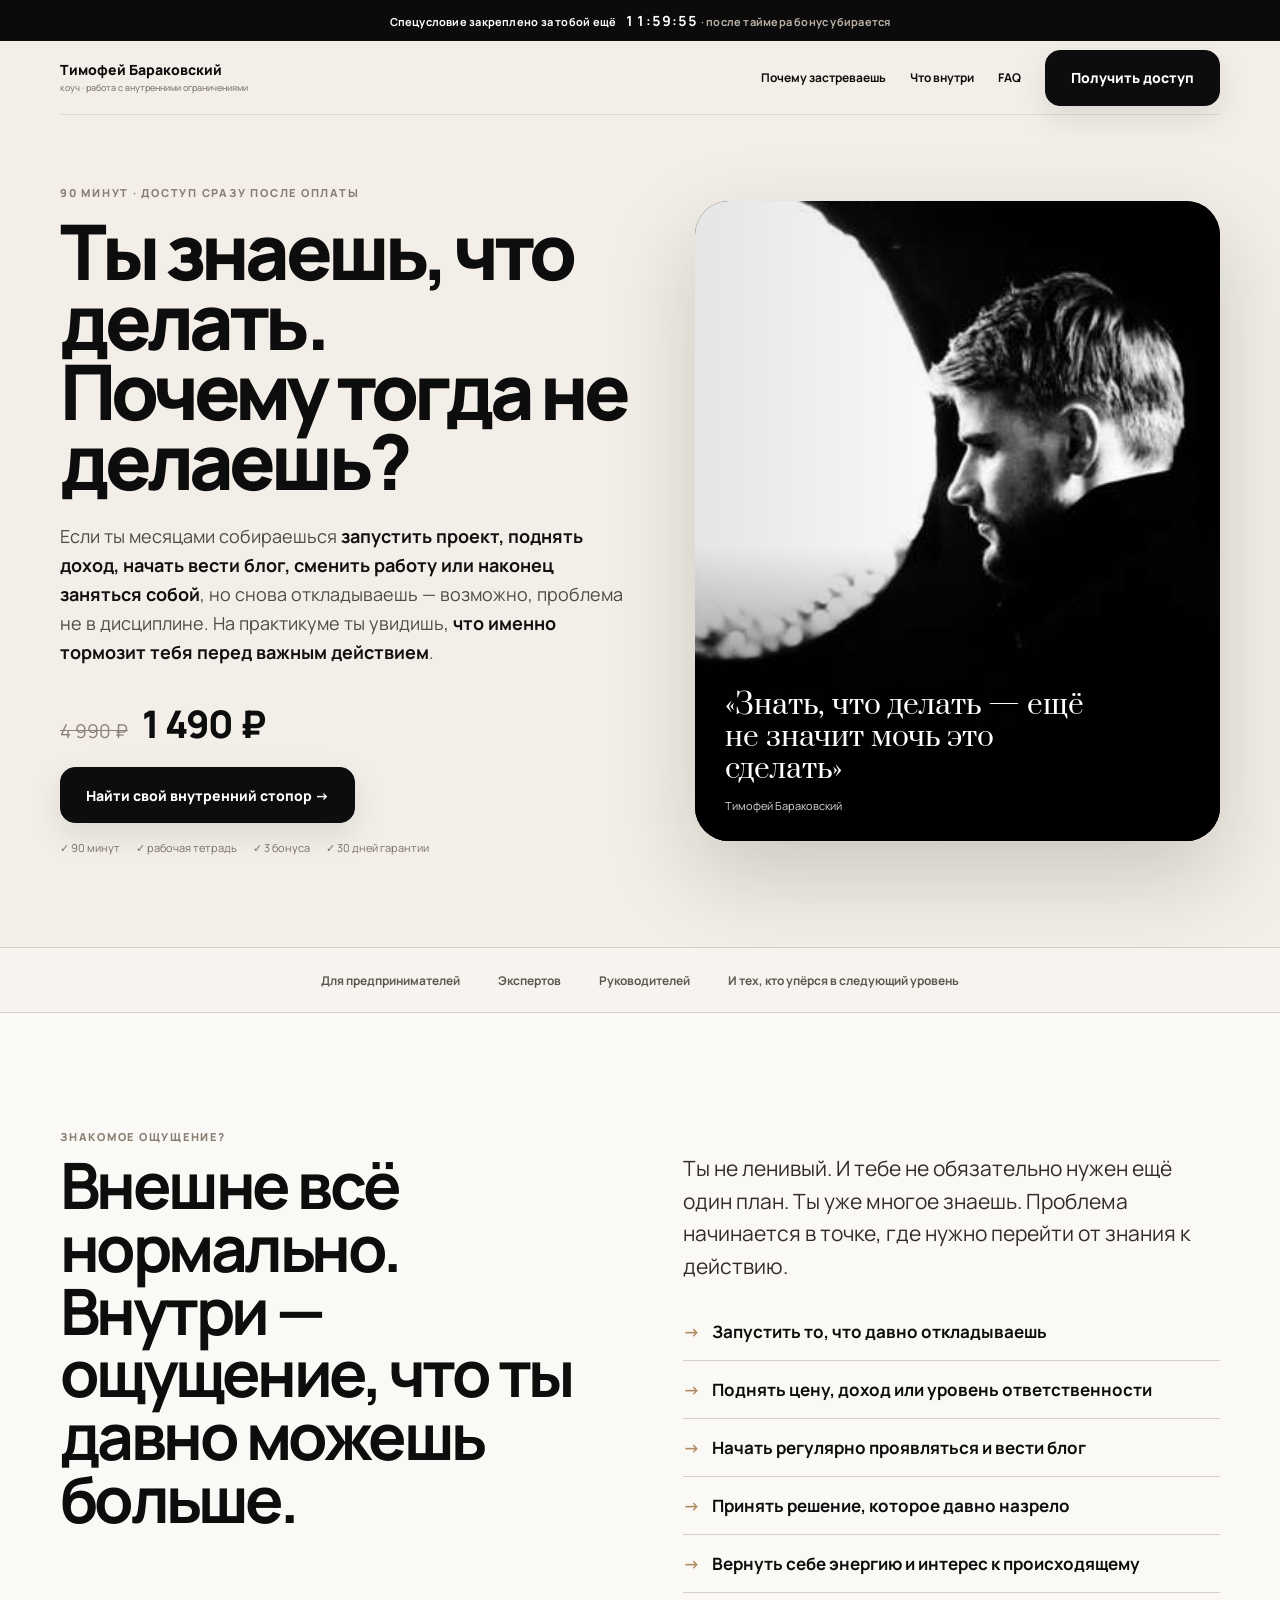
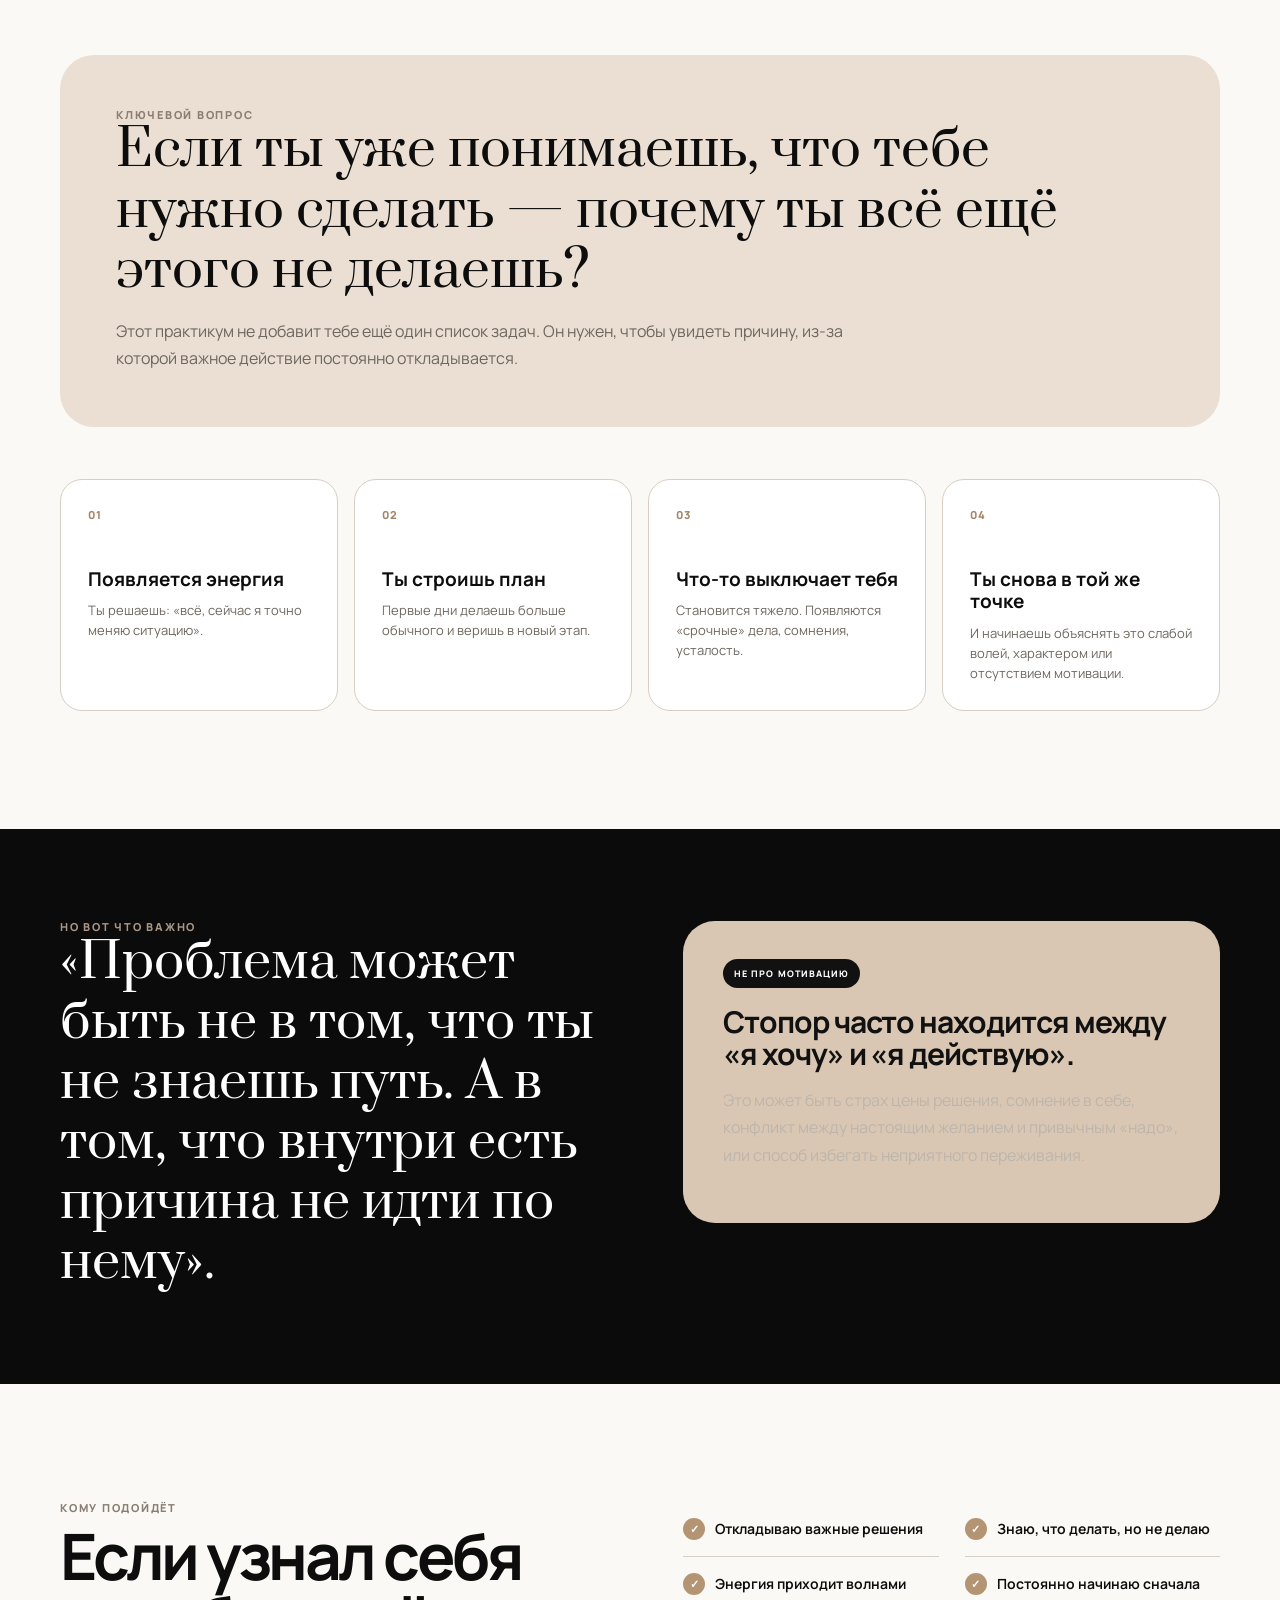
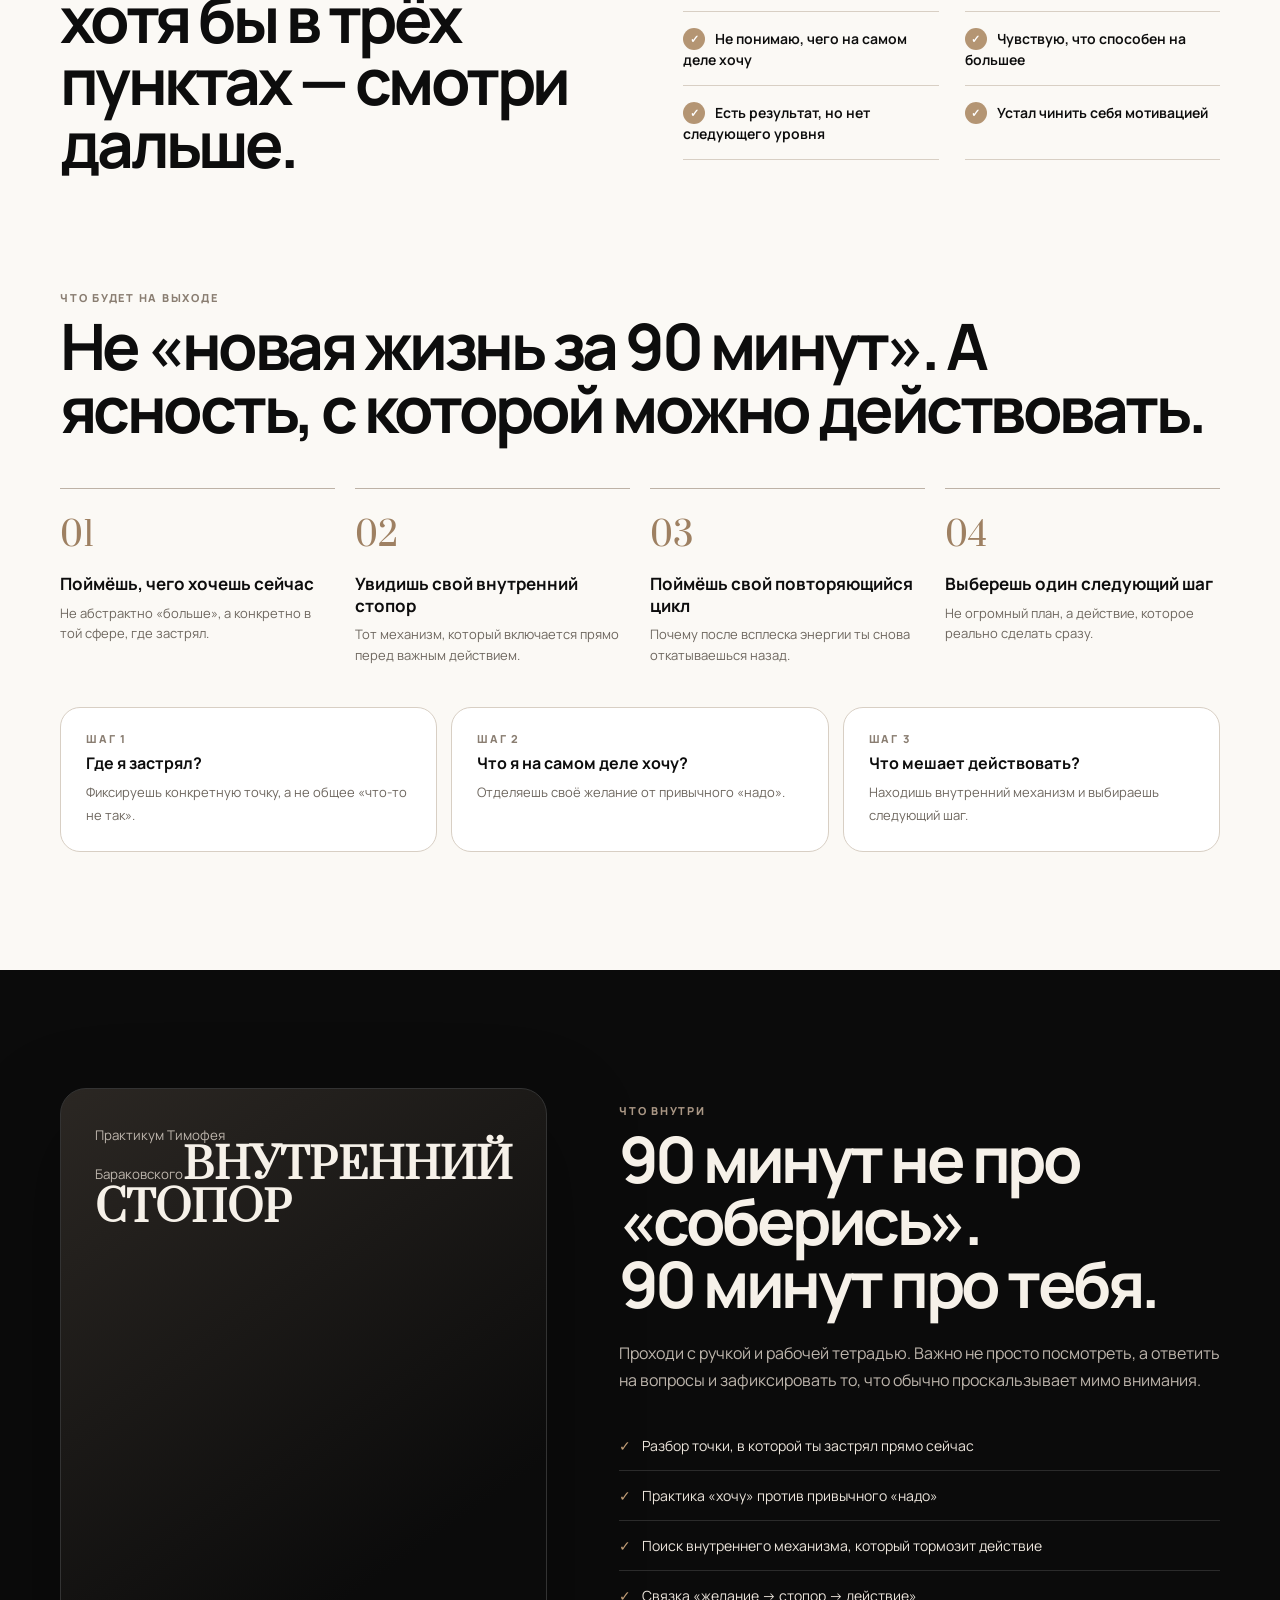
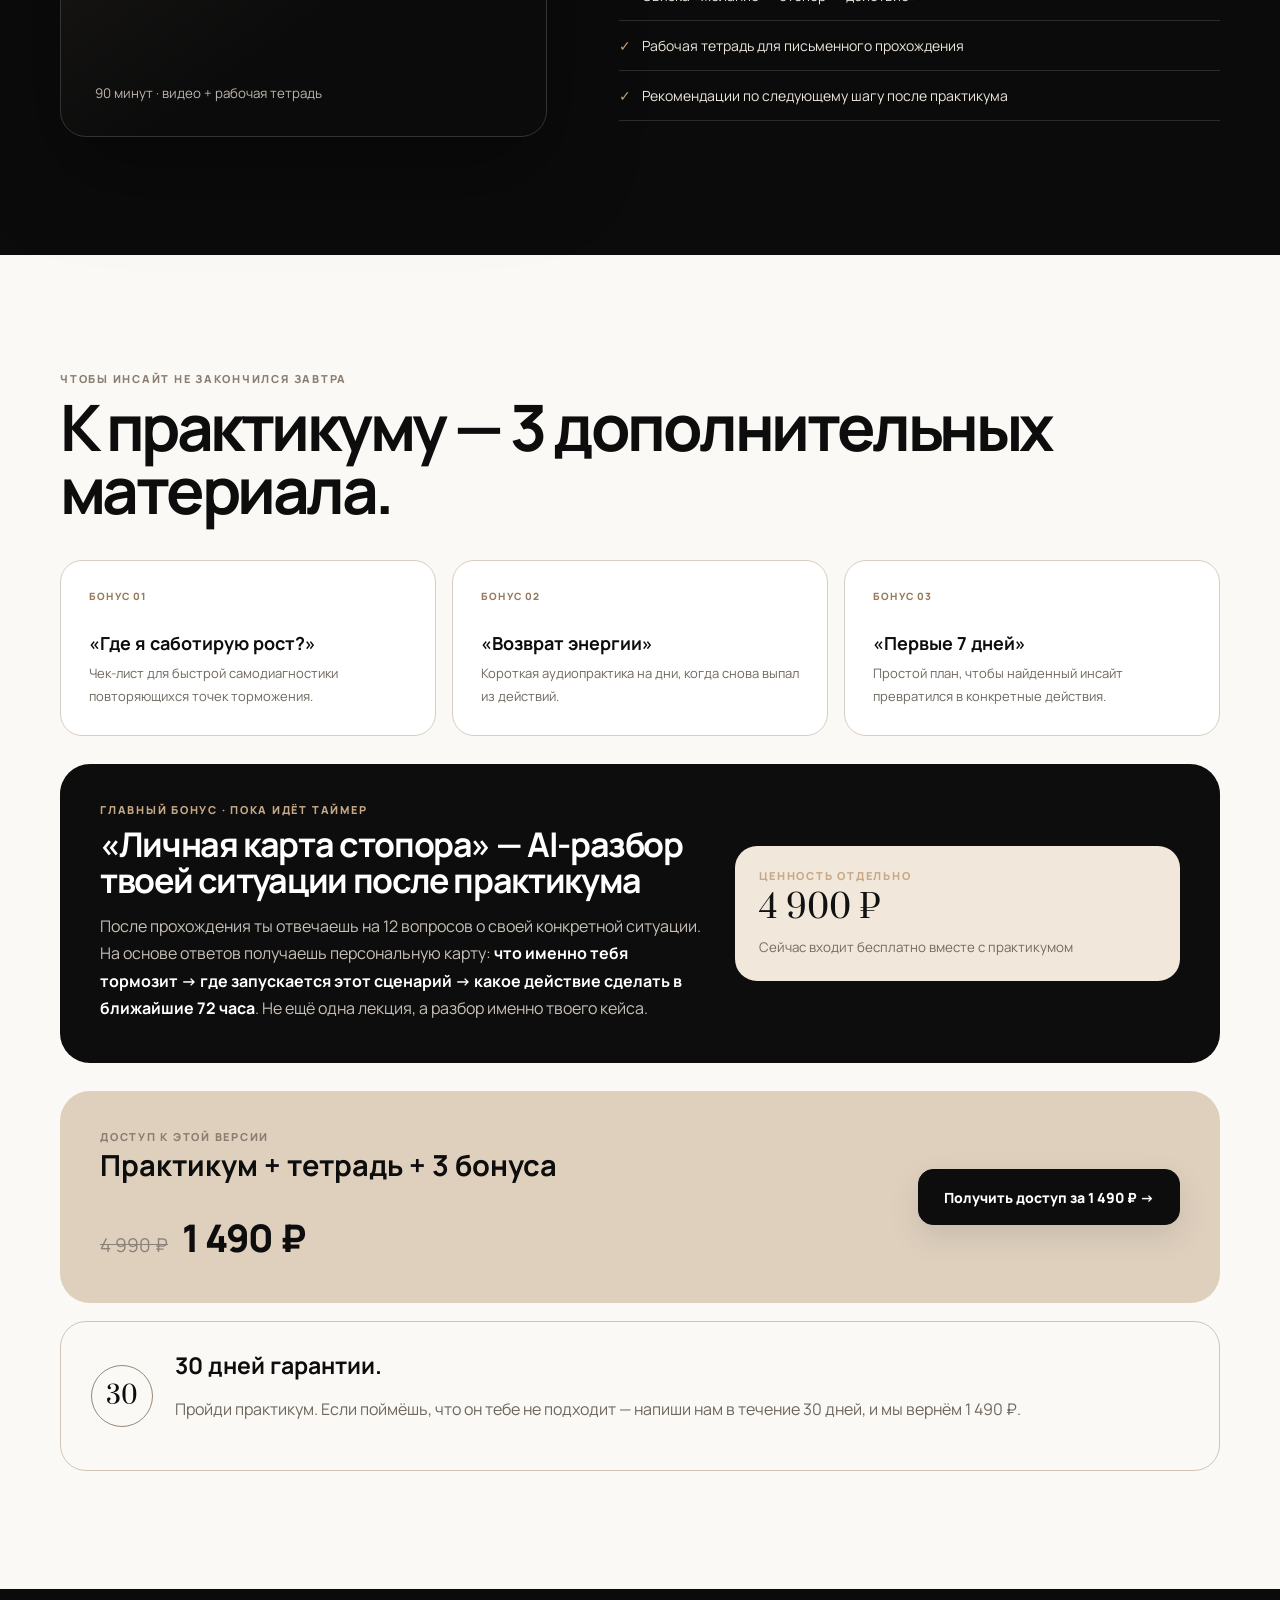
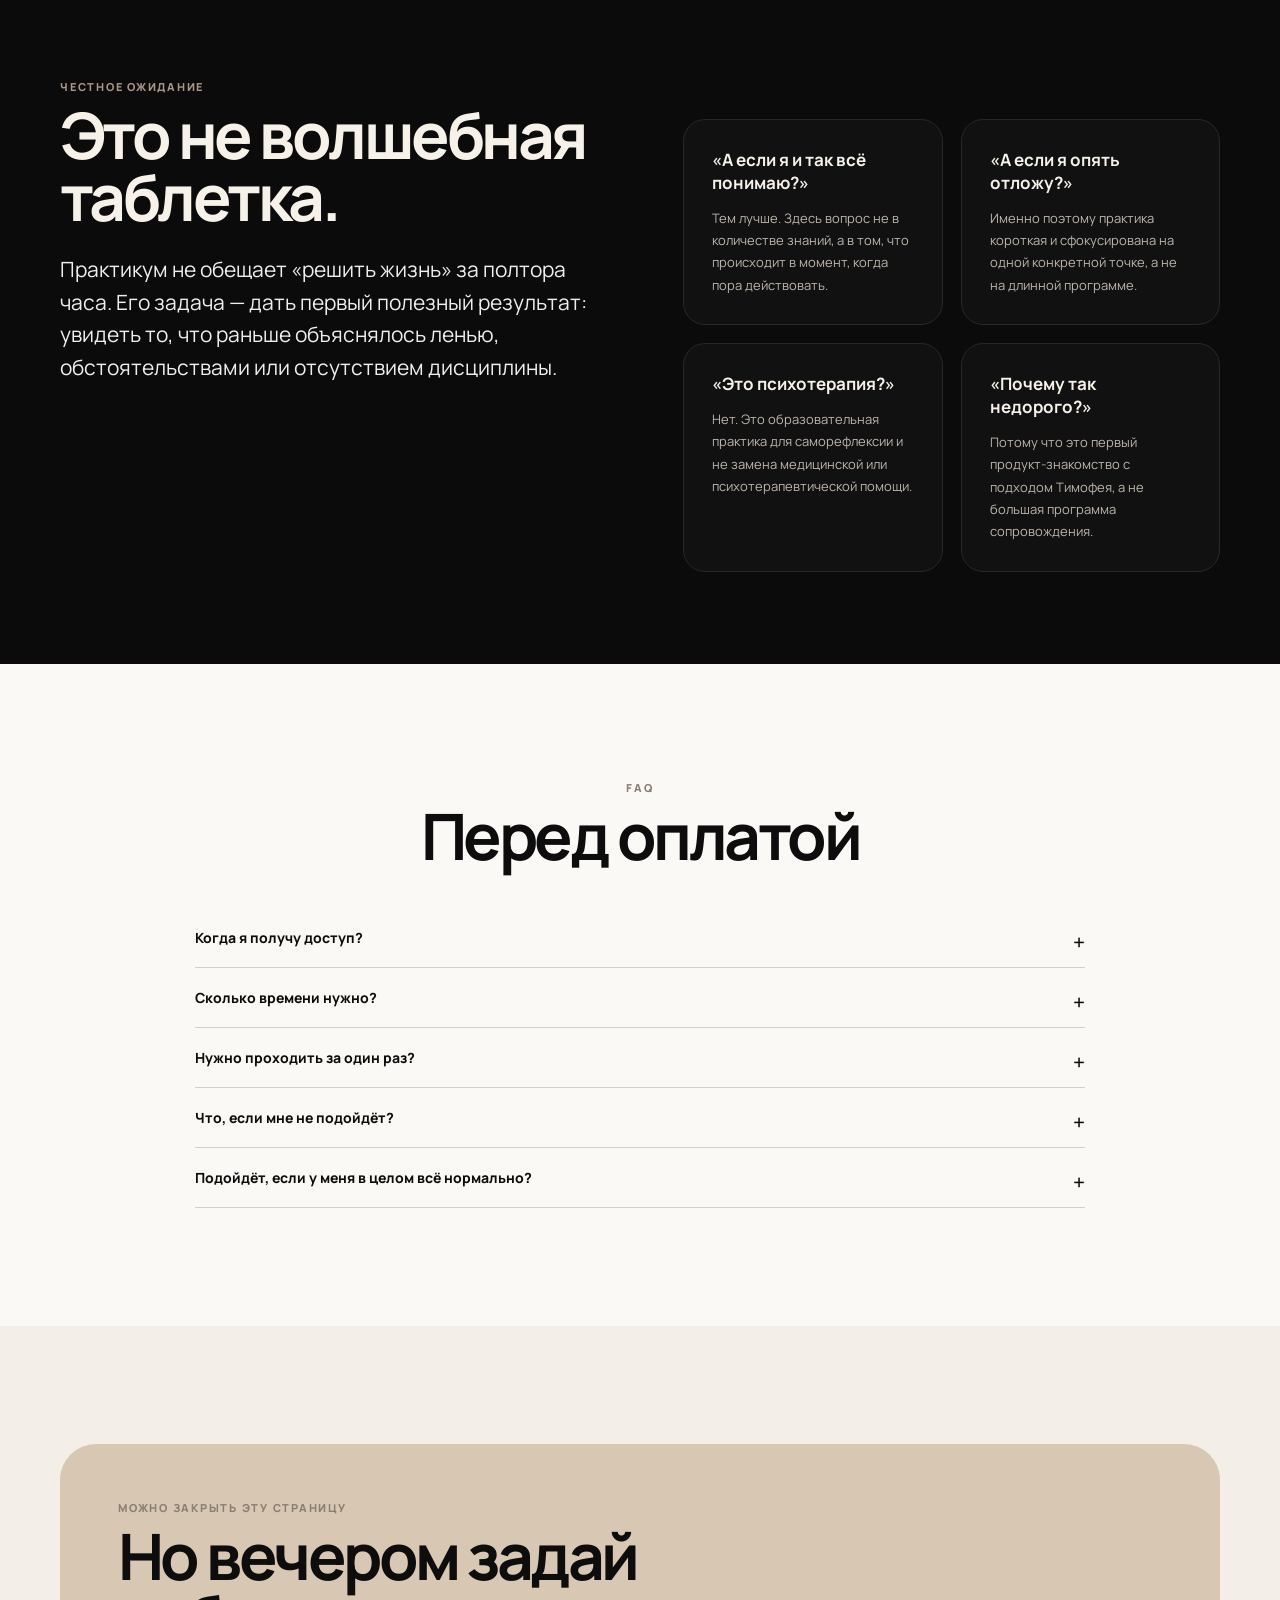
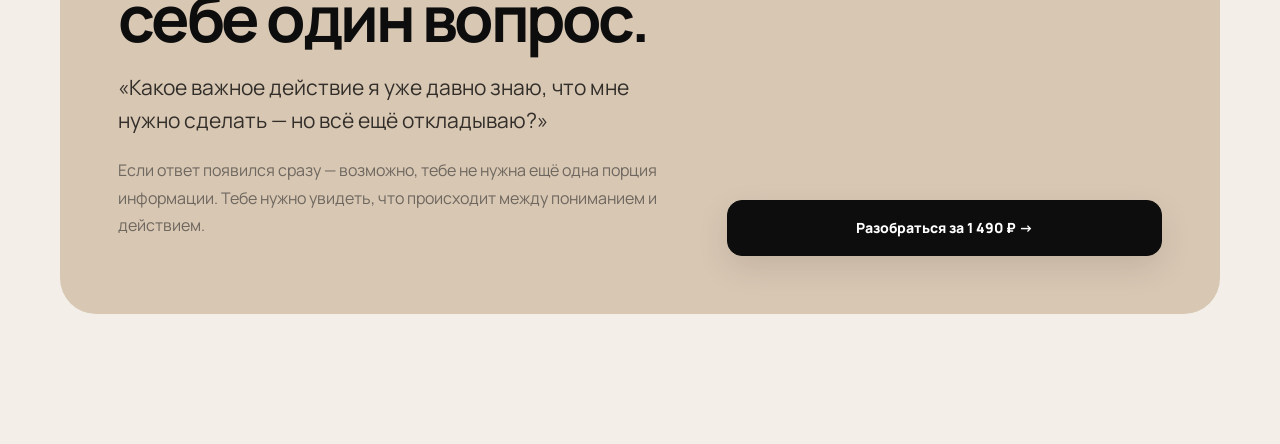
==== commit c44e2c8b: "Добавить 12ч таймер, главный бонус и исправить мобильную верстку" ====
--- a/timofey_v1/index.html
+++ b/timofey_v1/index.html
@@ -20,9 +20,18 @@
 body{
   margin:0;background:var(--paper);color:var(--ink);
   font-family:Manrope,Arial,sans-serif;-webkit-font-smoothing:antialiased;
-  overflow-x:hidden
+  overflow-x:hidden;max-width:100vw
 }
 img{max-width:100%;display:block}
+.countdown{background:#0b0b0b;color:#fff;padding:11px 16px;text-align:center;font-size:11px;font-weight:700;letter-spacing:.02em}
+.countdown b{font-variant-numeric:tabular-nums;font-size:14px;margin-left:7px;letter-spacing:.08em}
+.countdown span{color:#b9afa5}
+.superbonus{margin-top:28px;background:#0d0d0d;color:#fff;border-radius:30px;padding:40px;display:grid;grid-template-columns:1.15fr .85fr;gap:34px;align-items:center;overflow:hidden}
+.superbonus .kicker{color:#c7a987}.superbonus h3{font-size:34px;line-height:1.05;letter-spacing:-.04em;margin:12px 0 14px}
+.superbonus p{color:#c8c0b7;margin:0}.superbonus .value{background:#f1e7da;color:#111;border-radius:22px;padding:24px}
+.superbonus .value strong{font-family:Prata,serif;font-size:32px;font-weight:400;display:block;margin:5px 0}
+.superbonus .value small{color:#746b62}
+
 a{color:inherit}
 .wrap{width:min(1160px,calc(100% - 48px));margin:0 auto}
 .kicker{
@@ -221,7 +230,7 @@
   .loop{grid-template-columns:1fr 1fr}.loop-card{min-height:185px}
   .results{grid-template-columns:1fr 1fr}
   .diag{grid-template-columns:1fr}
-  .cover{width:min(78%,340px);margin:auto}
+  .cover{width:min(100%,340px);margin:auto}
   .bonusgrid{grid-template-columns:1fr}
   .buybox{grid-template-columns:1fr;padding:30px 24px}
   .buybox .btn{width:100%}
@@ -242,6 +251,14 @@
   body{padding-bottom:82px}
 }
 @media(max-width:540px){
+  .product{display:block!important}.product>div{width:100%!important;min-width:0!important}
+  .product .cover{width:100%!important;max-width:330px!important;margin:0 auto 42px!important;aspect-ratio:.82!important;padding:26px!important}
+  .cover strong{font-size:32px!important;line-height:1.02!important;overflow-wrap:anywhere}
+  .inside li{font-size:13px;line-height:1.5;padding:14px 0}
+  .superbonus{grid-template-columns:1fr;padding:28px 22px;border-radius:24px;gap:22px}
+  .superbonus h3{font-size:27px}.superbonus .value{padding:20px}
+  .countdown{font-size:9px;padding:9px 8px;position:relative;z-index:110}.countdown b{font-size:12px}.countdown span{display:none}
+  
   .wrap{width:calc(100% - 24px)}
   .brand{font-size:12px}.brand small{font-size:8px}
   .hero{padding-top:34px}
@@ -272,7 +289,7 @@
 }
 </style>
 </head>
-<body>
+<body><div class="countdown">Спецусловие закреплено за тобой ещё <b id="timer">12:00:00</b> <span>· после таймера бонус убирается</span></div>
 <header class="wrap nav">
   <div class="brand">Тимофей Бараковский<small>коуч · работа с внутренними ограничениями</small></div>
   <nav class="navlinks">
@@ -426,7 +443,18 @@
       <div class="bonus fade"><div class="n">БОНУС 03</div><h3>«Первые 7 дней»</h3><p>Простой план, чтобы найденный инсайт превратился в конкретные действия.</p></div>
     </div>
 
-    <div class="buybox fade" id="buy">
+    <div class="superbonus fade">
+  <div>
+    <div class="kicker">Главный бонус · пока идёт таймер</div>
+    <h3>«Личная карта стопора» — AI-разбор твоей ситуации после практикума</h3>
+    <p>После прохождения ты отвечаешь на 12 вопросов о своей конкретной ситуации. На основе ответов получаешь персональную карту: <b style="color:#fff">что именно тебя тормозит → где запускается этот сценарий → какое действие сделать в ближайшие 72 часа</b>. Не ещё одна лекция, а разбор именно твоего кейса.</p>
+  </div>
+  <div class="value">
+    <div class="kicker">Ценность отдельно</div>
+    <strong>4 900 ₽</strong>
+    <small>Сейчас входит бесплатно вместе с практикумом</small>
+  </div>
+</div><div class="buybox fade" id="buy">
       <div>
         <div class="kicker">Доступ к этой версии</div>
         <h3>Практикум + тетрадь + 3 бонуса</h3>
@@ -495,6 +523,17 @@
 </div>
 
 <script>
+(function(){
+  const KEY='timofey_v1_deadline';
+  let end=Number(localStorage.getItem(KEY));
+  if(!end||end<Date.now()){end=Date.now()+12*60*60*1000;localStorage.setItem(KEY,String(end))}
+  const el=document.getElementById('timer');
+  function tick(){
+    let d=Math.max(0,end-Date.now());
+    let h=Math.floor(d/3600000),m=Math.floor((d%3600000)/60000),s=Math.floor((d%60000)/1000);
+    el.textContent=[h,m,s].map(v=>String(v).padStart(2,'0')).join(':');
+  } tick();setInterval(tick,1000);
+})();
 const obs=new IntersectionObserver((entries)=>entries.forEach(e=>{if(e.isIntersecting)e.target.classList.add('on')}),{threshold:.08});
 document.querySelectorAll('.fade').forEach(el=>obs.observe(el));
 </script>
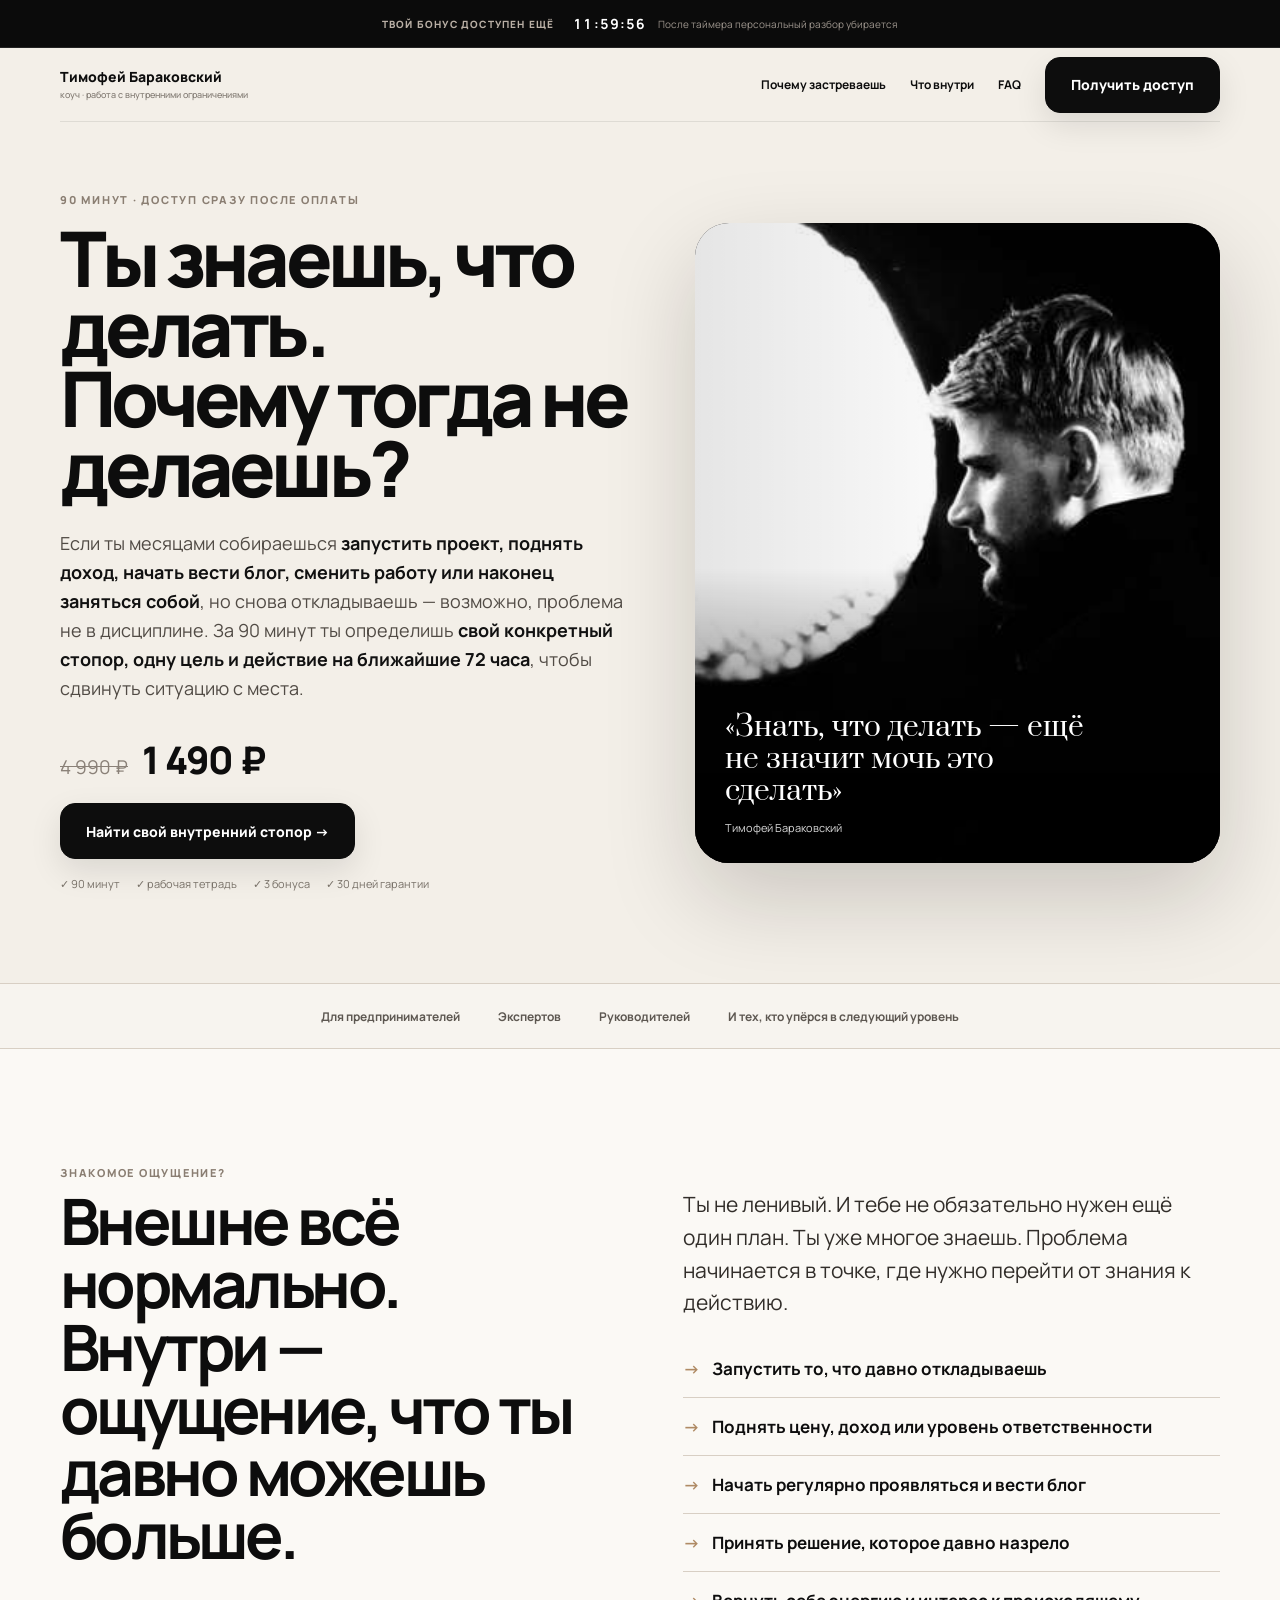
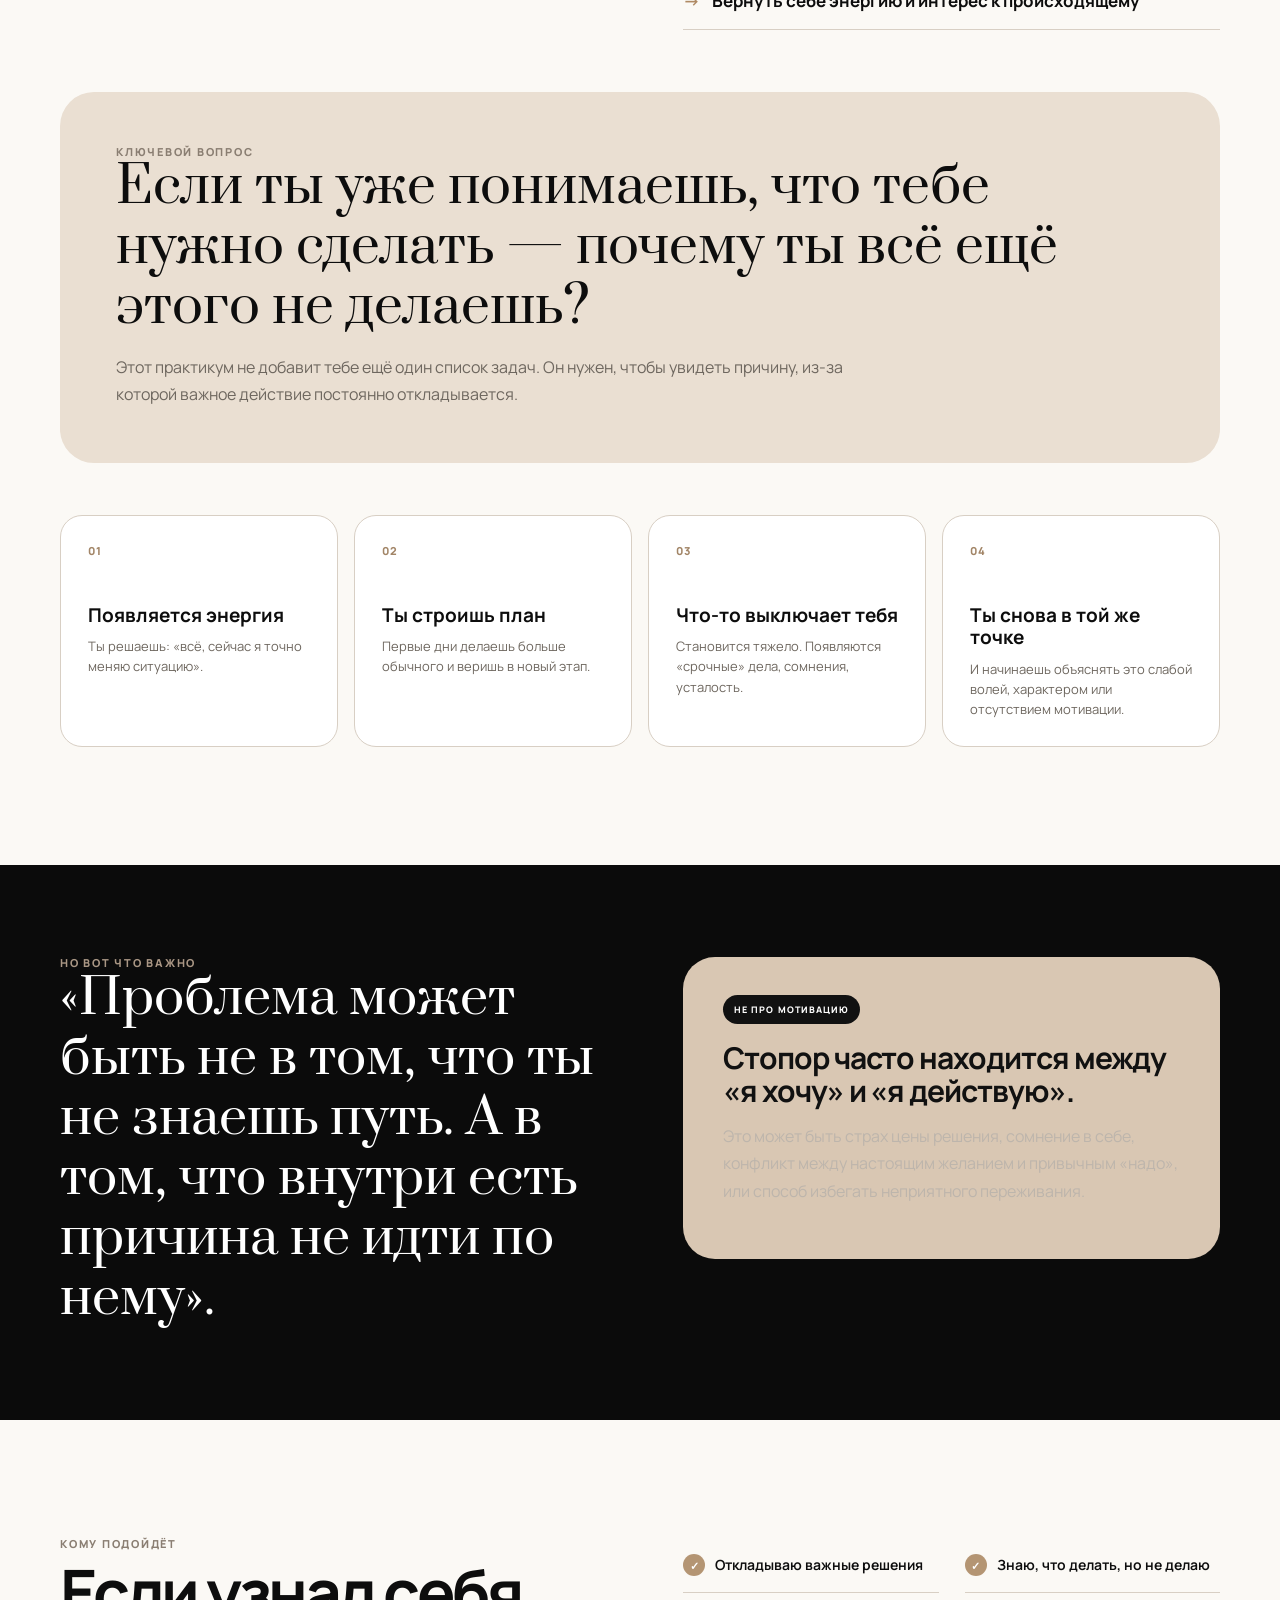
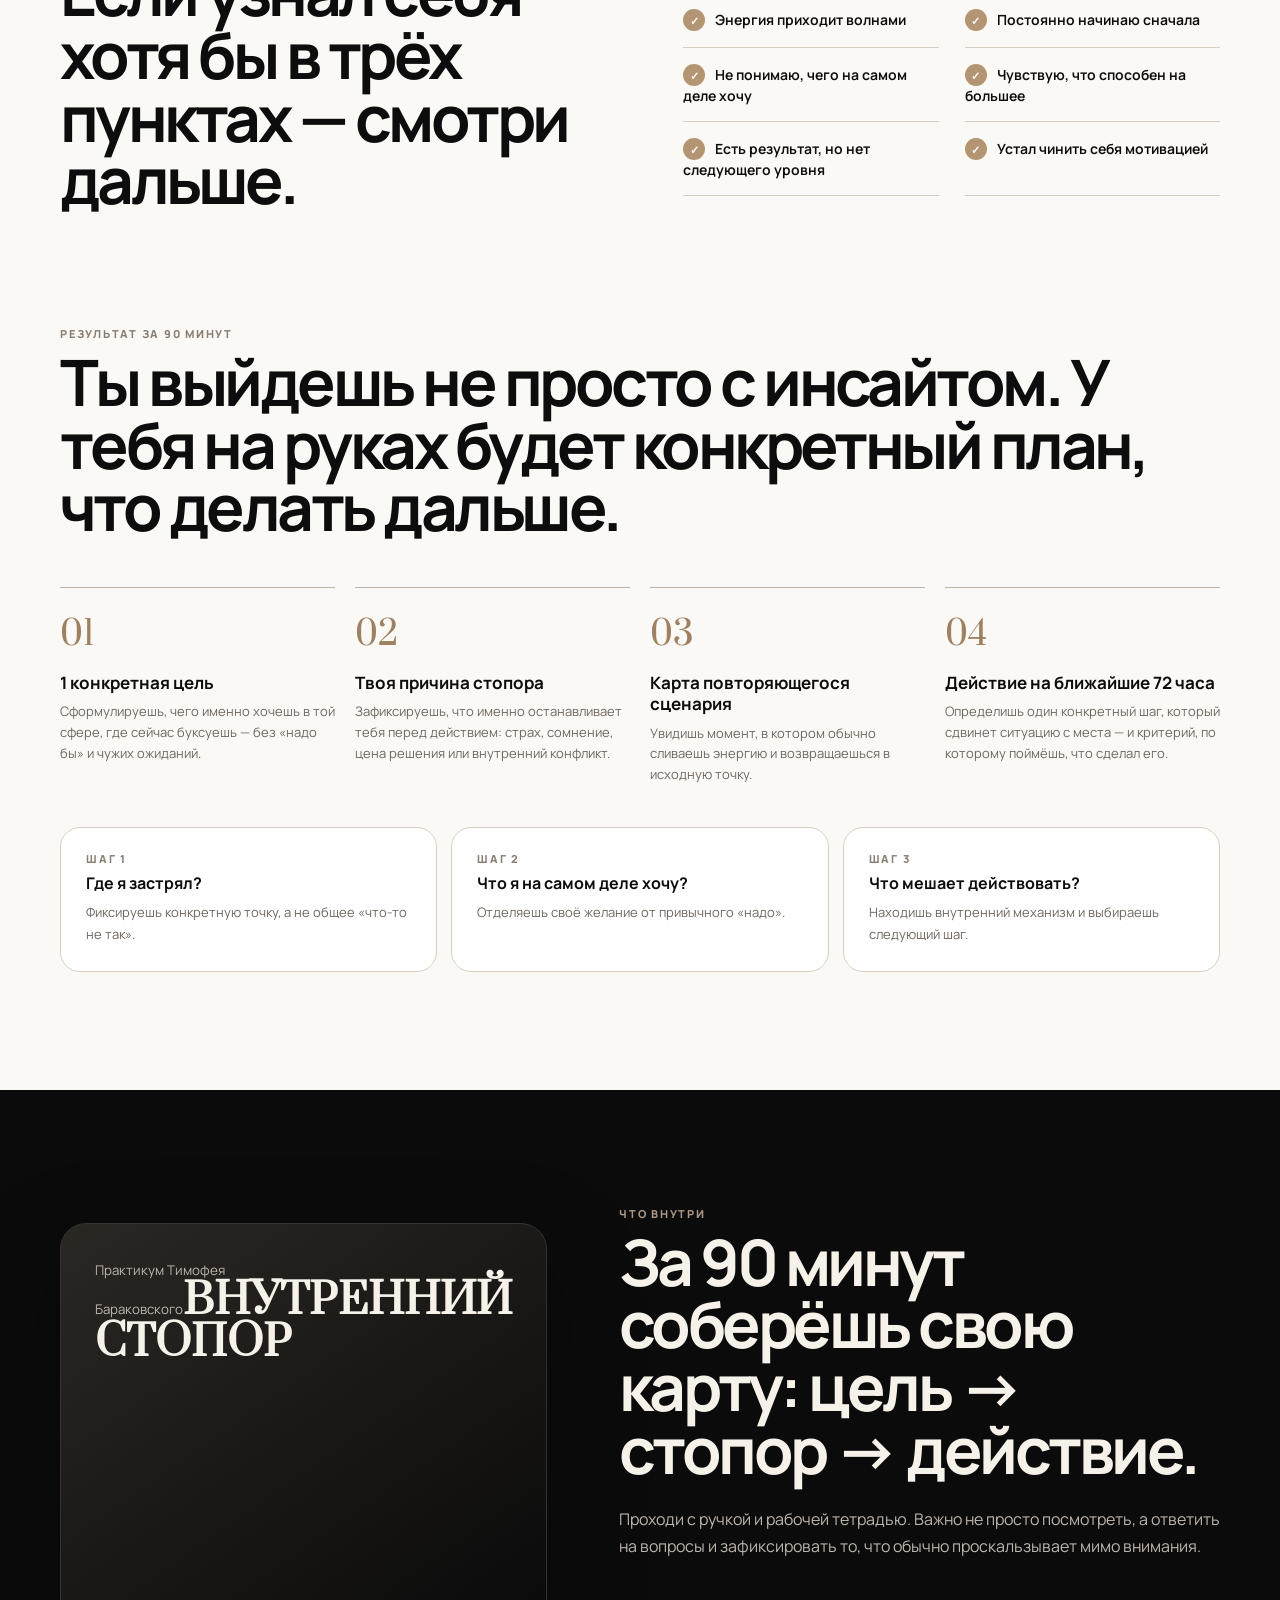
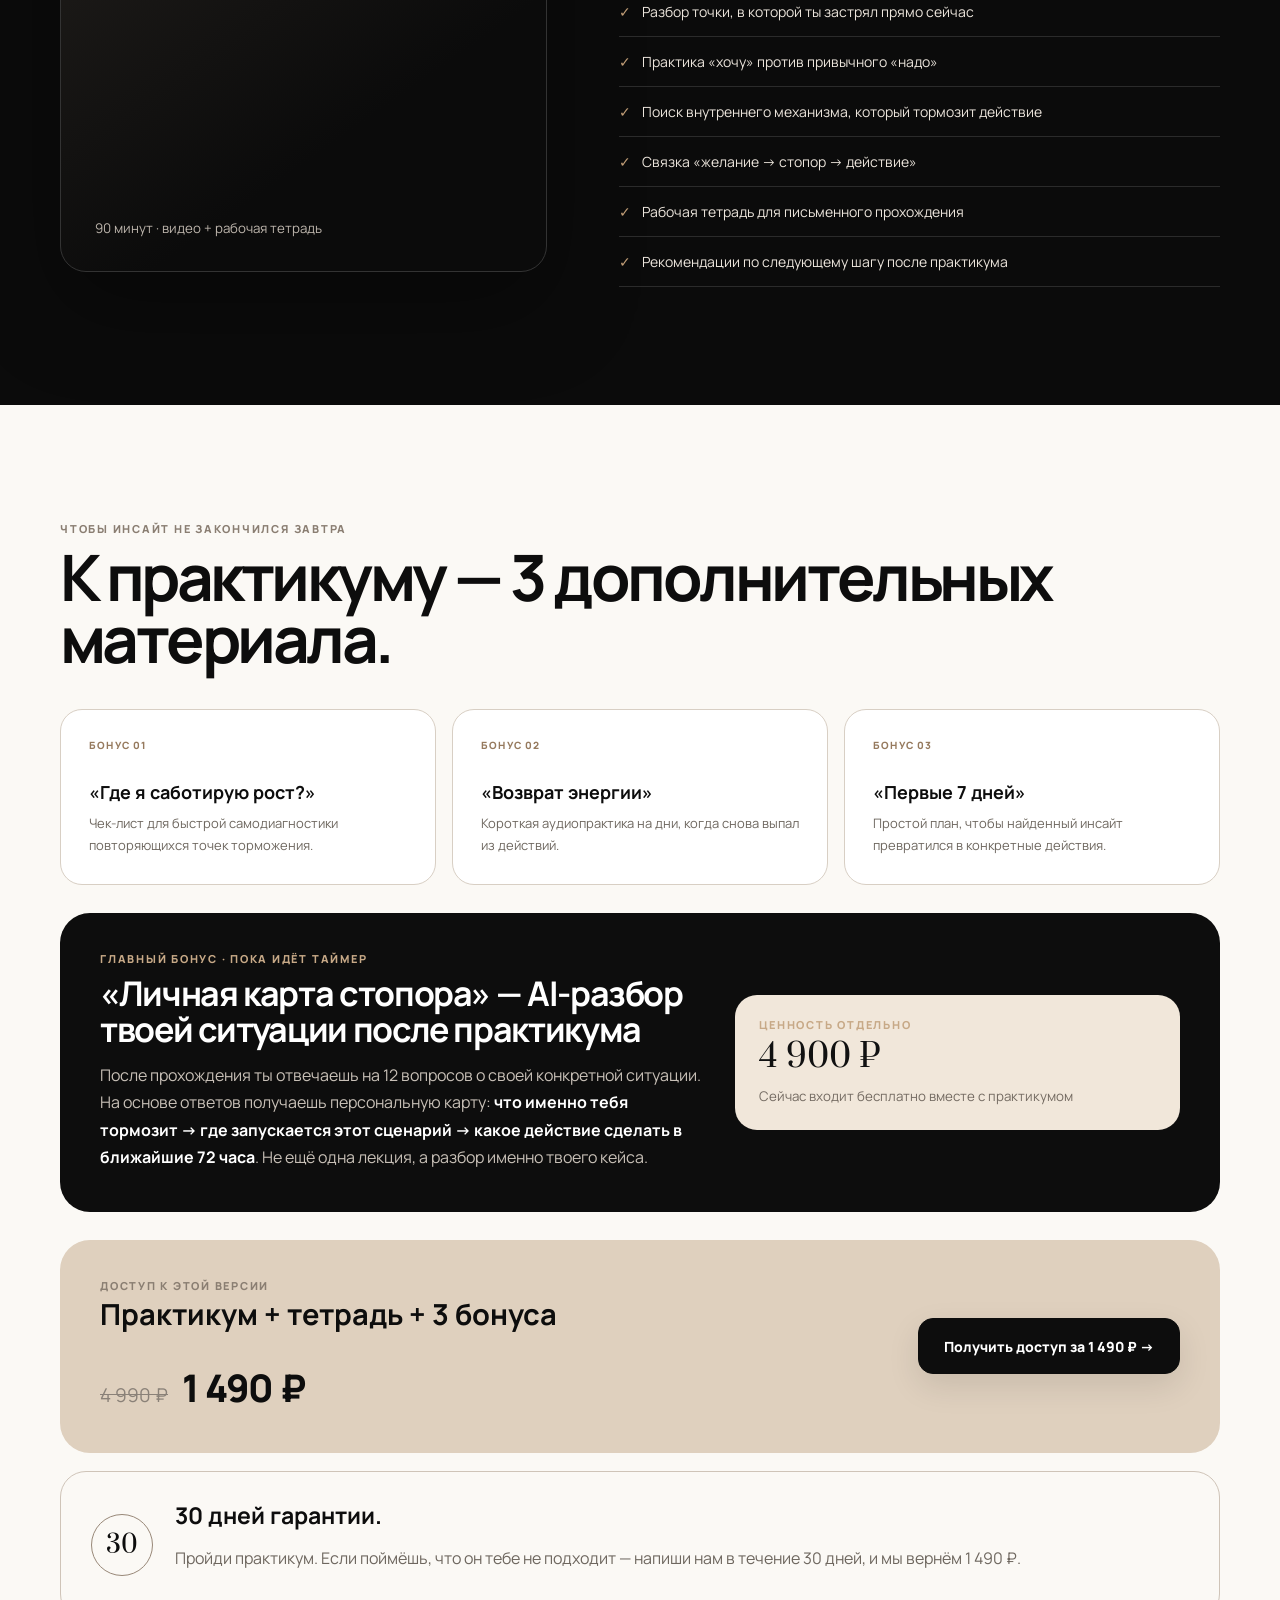
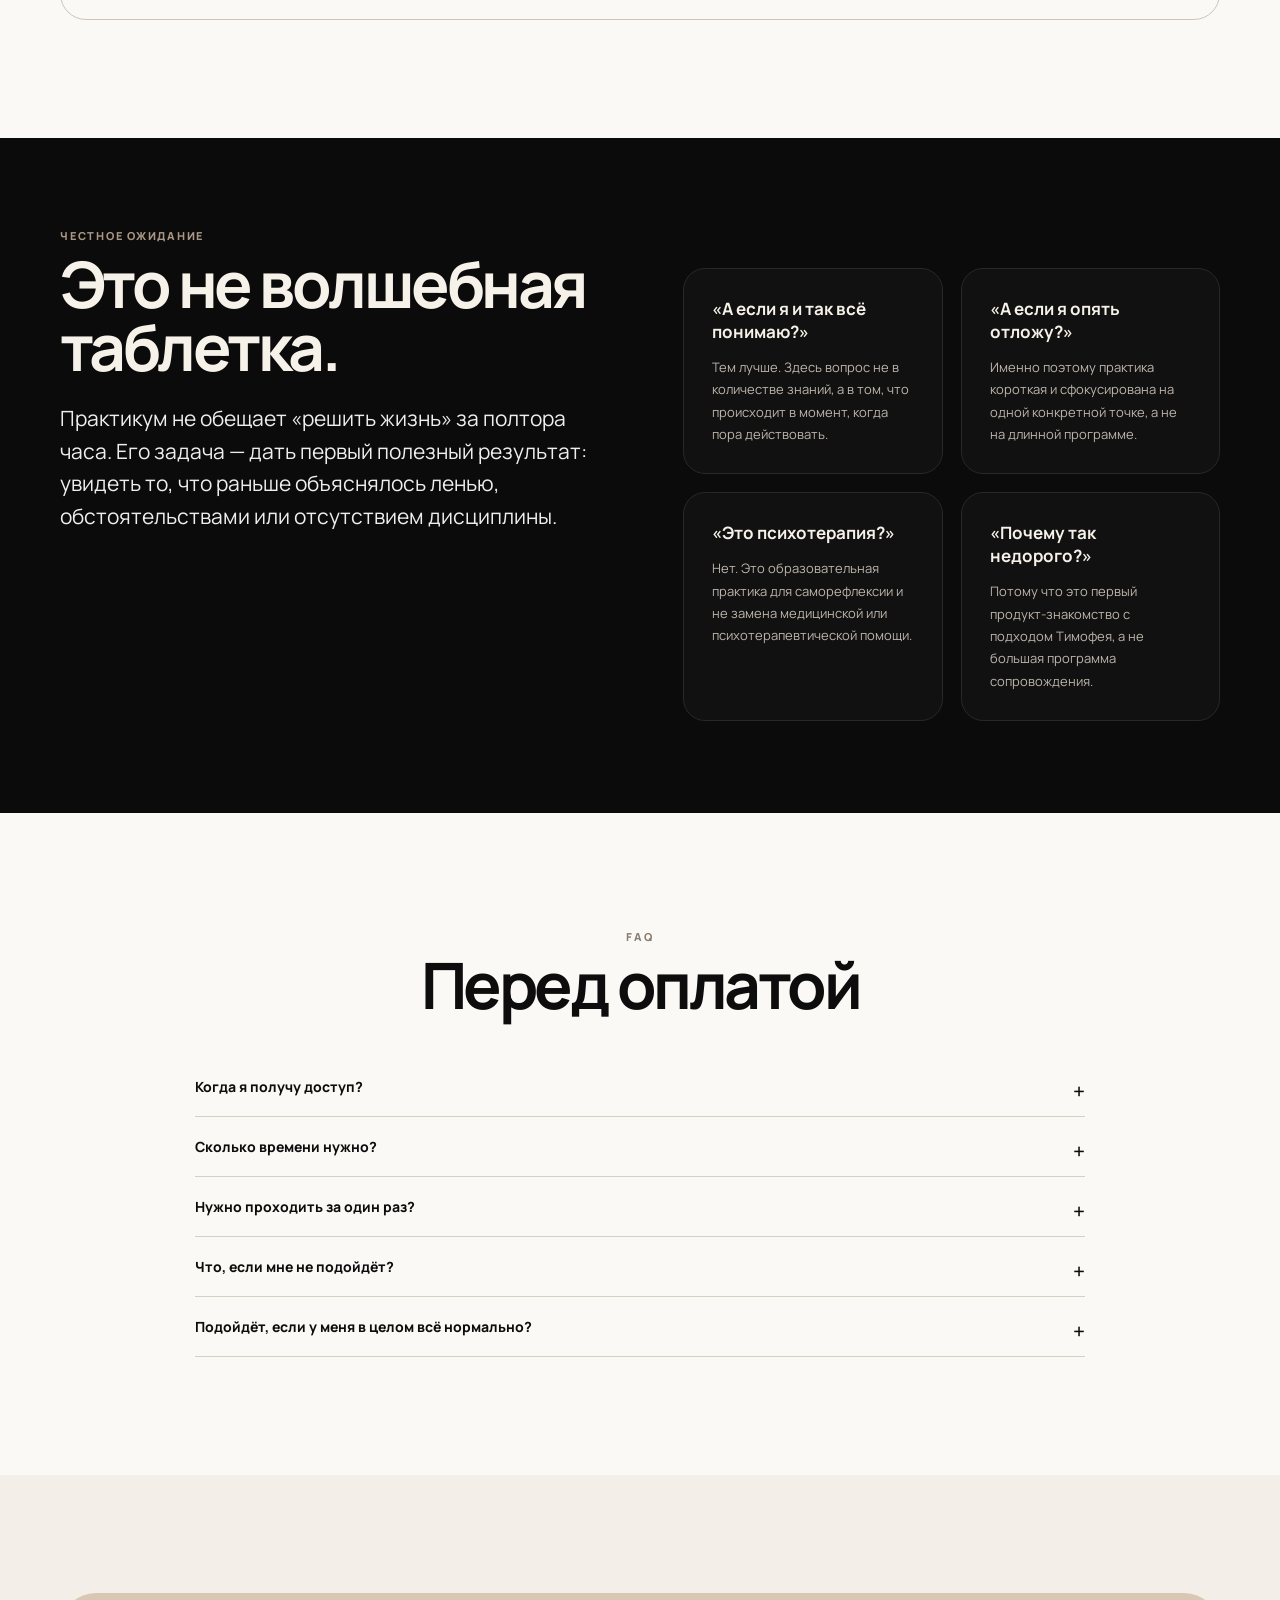
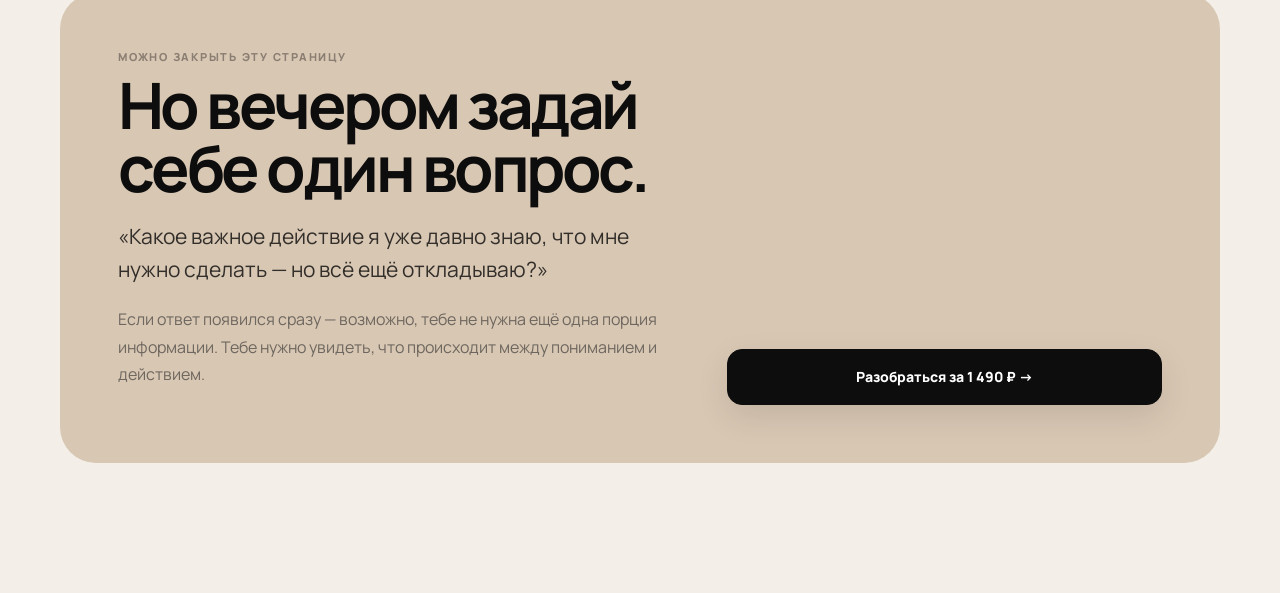
==== commit b52a8b2c: "Исправить mobile overflow, показать таймер и переписать оффер на язык результатов" ====
--- a/timofey_v1/index.html
+++ b/timofey_v1/index.html
@@ -23,7 +23,7 @@
   overflow-x:hidden;max-width:100vw
 }
 img{max-width:100%;display:block}
-.countdown{background:#0b0b0b;color:#fff;padding:11px 16px;text-align:center;font-size:11px;font-weight:700;letter-spacing:.02em}
+.countdown{position:relative;z-index:20;background:#0b0b0b;color:#fff;padding:14px 16px;text-align:center;border-bottom:1px solid #242424}.count-inner{display:flex;align-items:center;justify-content:center;gap:12px;flex-wrap:wrap}.countdown span{font-size:10px;font-weight:800;letter-spacing:.12em}.countdown em{font-style:normal;font-size:10px;color:#9d958d}
 .countdown b{font-variant-numeric:tabular-nums;font-size:14px;margin-left:7px;letter-spacing:.08em}
 .countdown span{color:#b9afa5}
 .superbonus{margin-top:28px;background:#0d0d0d;color:#fff;border-radius:30px;padding:40px;display:grid;grid-template-columns:1.15fr .85fr;gap:34px;align-items:center;overflow:hidden}
@@ -251,13 +251,25 @@
   body{padding-bottom:82px}
 }
 @media(max-width:540px){
+  html,body{width:100%;max-width:100%;overflow-x:hidden!important}
+  *{max-width:100%}
+  .wrap{overflow:visible}
+  .product{display:flex!important;flex-direction:column!important;width:100%!important;gap:34px!important}
+  .product>*{min-width:0!important;width:100%!important}
+  .cover{box-sizing:border-box!important;width:100%!important;max-width:100%!important;height:auto!important;min-height:390px!important;aspect-ratio:auto!important;margin:0!important;padding:26px 22px!important;overflow:hidden!important}
+  .cover div{width:100%!important;min-width:0!important}
+  .cover strong{display:block!important;width:100%!important;max-width:100%!important;font-size:clamp(30px,10.5vw,42px)!important;line-height:.98!important;letter-spacing:-.045em!important;white-space:normal!important;overflow-wrap:break-word!important;word-break:normal!important}
+  .cover small{font-size:12px!important;line-height:1.45!important}
+  #inside h2{font-size:34px!important;line-height:1.02!important;overflow-wrap:break-word}
+  .inside{width:100%;overflow:hidden}.inside li{width:100%;overflow-wrap:break-word}
+  
   .product{display:block!important}.product>div{width:100%!important;min-width:0!important}
   .product .cover{width:100%!important;max-width:330px!important;margin:0 auto 42px!important;aspect-ratio:.82!important;padding:26px!important}
   .cover strong{font-size:32px!important;line-height:1.02!important;overflow-wrap:anywhere}
   .inside li{font-size:13px;line-height:1.5;padding:14px 0}
   .superbonus{grid-template-columns:1fr;padding:28px 22px;border-radius:24px;gap:22px}
   .superbonus h3{font-size:27px}.superbonus .value{padding:20px}
-  .countdown{font-size:9px;padding:9px 8px;position:relative;z-index:110}.countdown b{font-size:12px}.countdown span{display:none}
+  .countdown{padding:12px 8px;position:relative;z-index:110}.count-inner{gap:6px 10px}.countdown span{display:inline;font-size:8px}.countdown b{font-size:16px}.countdown em{width:100%;font-size:8px}
   
   .wrap{width:calc(100% - 24px)}
   .brand{font-size:12px}.brand small{font-size:8px}
@@ -289,7 +301,7 @@
 }
 </style>
 </head>
-<body><div class="countdown">Спецусловие закреплено за тобой ещё <b id="timer">12:00:00</b> <span>· после таймера бонус убирается</span></div>
+<body><div class="countdown"><div class="count-inner"><span>ТВОЙ БОНУС ДОСТУПЕН ЕЩЁ</span><b id="timer">12:00:00</b><em>После таймера персональный разбор убирается</em></div></div>
 <header class="wrap nav">
   <div class="brand">Тимофей Бараковский<small>коуч · работа с внутренними ограничениями</small></div>
   <nav class="navlinks">
@@ -303,7 +315,7 @@
   <div class="fade">
     <div class="kicker">90 минут · доступ сразу после оплаты</div>
     <h1>Ты знаешь, что делать.<br>Почему тогда не делаешь?</h1>
-    <p class="sub">Если ты месяцами собираешься <strong>запустить проект, поднять доход, начать вести блог, сменить работу или наконец заняться собой</strong>, но снова откладываешь — возможно, проблема не в дисциплине. На практикуме ты увидишь, <strong>что именно тормозит тебя перед важным действием</strong>.</p>
+    <p class="sub">Если ты месяцами собираешься <strong>запустить проект, поднять доход, начать вести блог, сменить работу или наконец заняться собой</strong>, но снова откладываешь — возможно, проблема не в дисциплине. За 90 минут ты определишь <strong>свой конкретный стопор, одну цель и действие на ближайшие 72 часа</strong>, чтобы сдвинуть ситуацию с места.</p>
     <div class="offerline"><span class="old">4 990 ₽</span><span class="new">1 490 ₽</span></div>
     <a class="btn" href="#buy">Найти свой внутренний стопор →</a>
     <div class="trustline"><span>✓ 90 минут</span><span>✓ рабочая тетрадь</span><span>✓ 3 бонуса</span><span>✓ 30 дней гарантии</span></div>
@@ -391,14 +403,14 @@
     <div style="height:92px"></div>
 
     <div class="fade">
-      <div class="kicker">Что будет на выходе</div>
-      <h2>Не «новая жизнь за 90 минут». А ясность, с которой можно действовать.</h2>
+      <div class="kicker">Результат за 90 минут</div>
+      <h2>Ты выйдешь не просто с инсайтом. У тебя на руках будет конкретный план, что делать дальше.</h2>
     </div>
     <div class="results">
-      <div class="result fade"><div class="n">01</div><h3>Поймёшь, чего хочешь сейчас</h3><p>Не абстрактно «больше», а конкретно в той сфере, где застрял.</p></div>
-      <div class="result fade"><div class="n">02</div><h3>Увидишь свой внутренний стопор</h3><p>Тот механизм, который включается прямо перед важным действием.</p></div>
-      <div class="result fade"><div class="n">03</div><h3>Поймёшь свой повторяющийся цикл</h3><p>Почему после всплеска энергии ты снова откатываешься назад.</p></div>
-      <div class="result fade"><div class="n">04</div><h3>Выберешь один следующий шаг</h3><p>Не огромный план, а действие, которое реально сделать сразу.</p></div>
+      <div class="result fade"><div class="n">01</div><h3>1 конкретная цель</h3><p>Сформулируешь, чего именно хочешь в той сфере, где сейчас буксуешь — без «надо бы» и чужих ожиданий.</p></div>
+      <div class="result fade"><div class="n">02</div><h3>Твоя причина стопора</h3><p>Зафиксируешь, что именно останавливает тебя перед действием: страх, сомнение, цена решения или внутренний конфликт.</p></div>
+      <div class="result fade"><div class="n">03</div><h3>Карта повторяющегося сценария</h3><p>Увидишь момент, в котором обычно сливаешь энергию и возвращаешься в исходную точку.</p></div>
+      <div class="result fade"><div class="n">04</div><h3>Действие на ближайшие 72 часа</h3><p>Определишь один конкретный шаг, который сдвинет ситуацию с места — и критерий, по которому поймёшь, что сделал его.</p></div>
     </div>
 
     <div class="diag">
@@ -417,7 +429,7 @@
     </div>
     <div class="fade">
       <div class="kicker">Что внутри</div>
-      <h2>90 минут не про «соберись».<br>90 минут про тебя.</h2>
+      <h2>За 90 минут соберёшь свою карту: цель → стопор → действие.</h2>
       <p>Проходи с ручкой и рабочей тетрадью. Важно не просто посмотреть, а ответить на вопросы и зафиксировать то, что обычно проскальзывает мимо внимания.</p>
       <ul class="inside">
         <li>Разбор точки, в которой ты застрял прямо сейчас</li>
